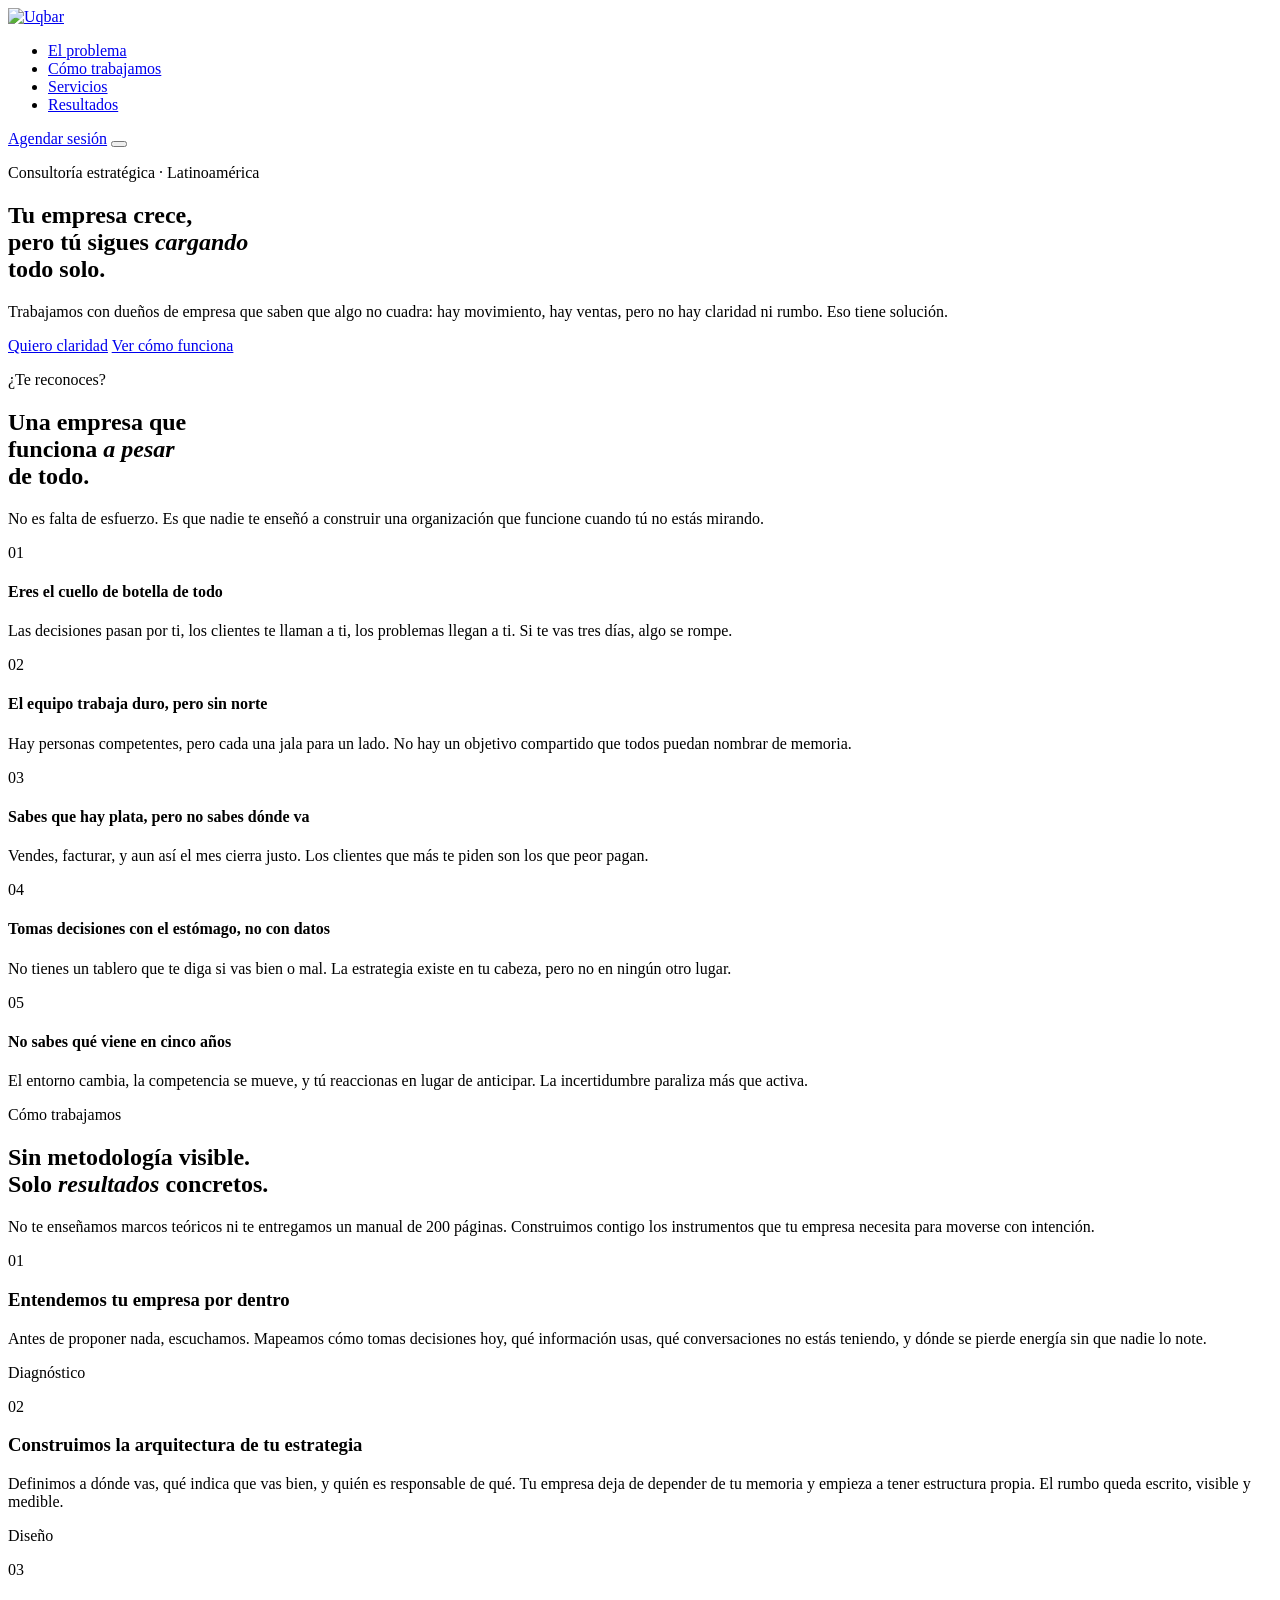
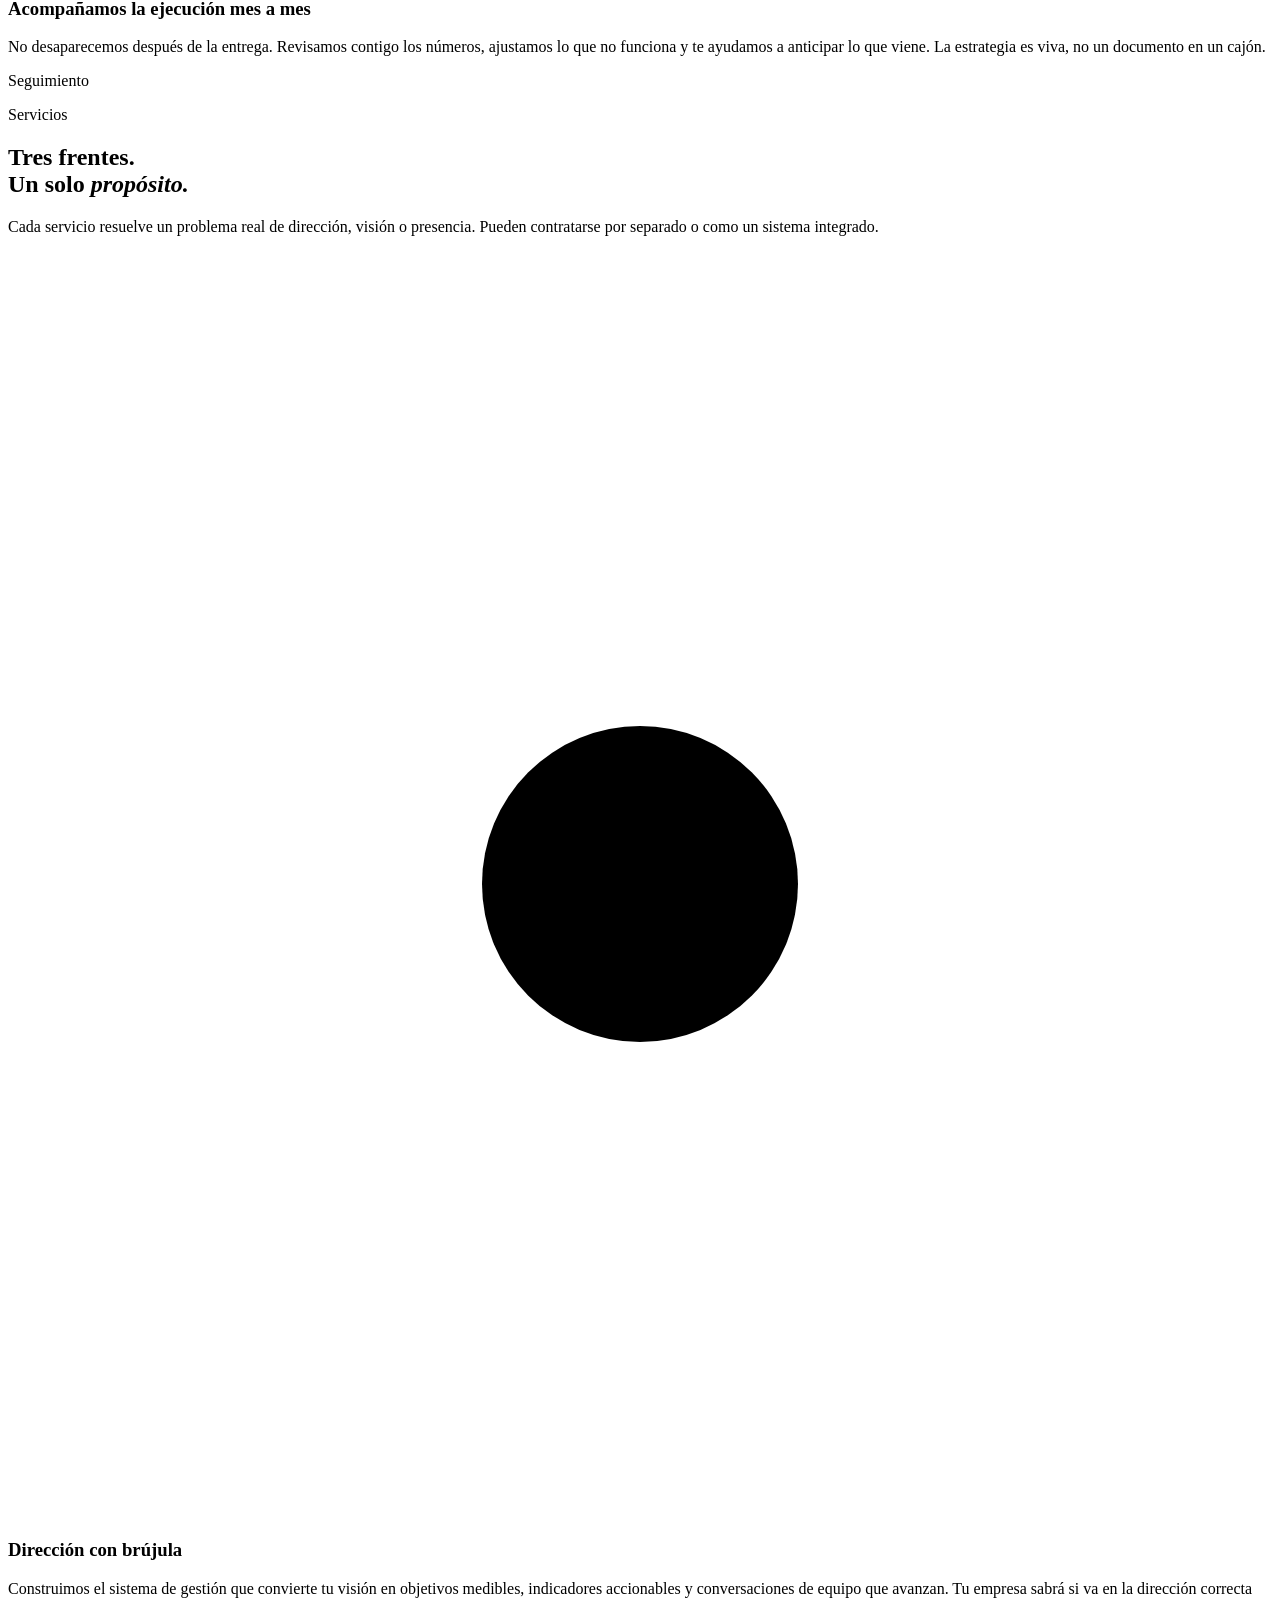
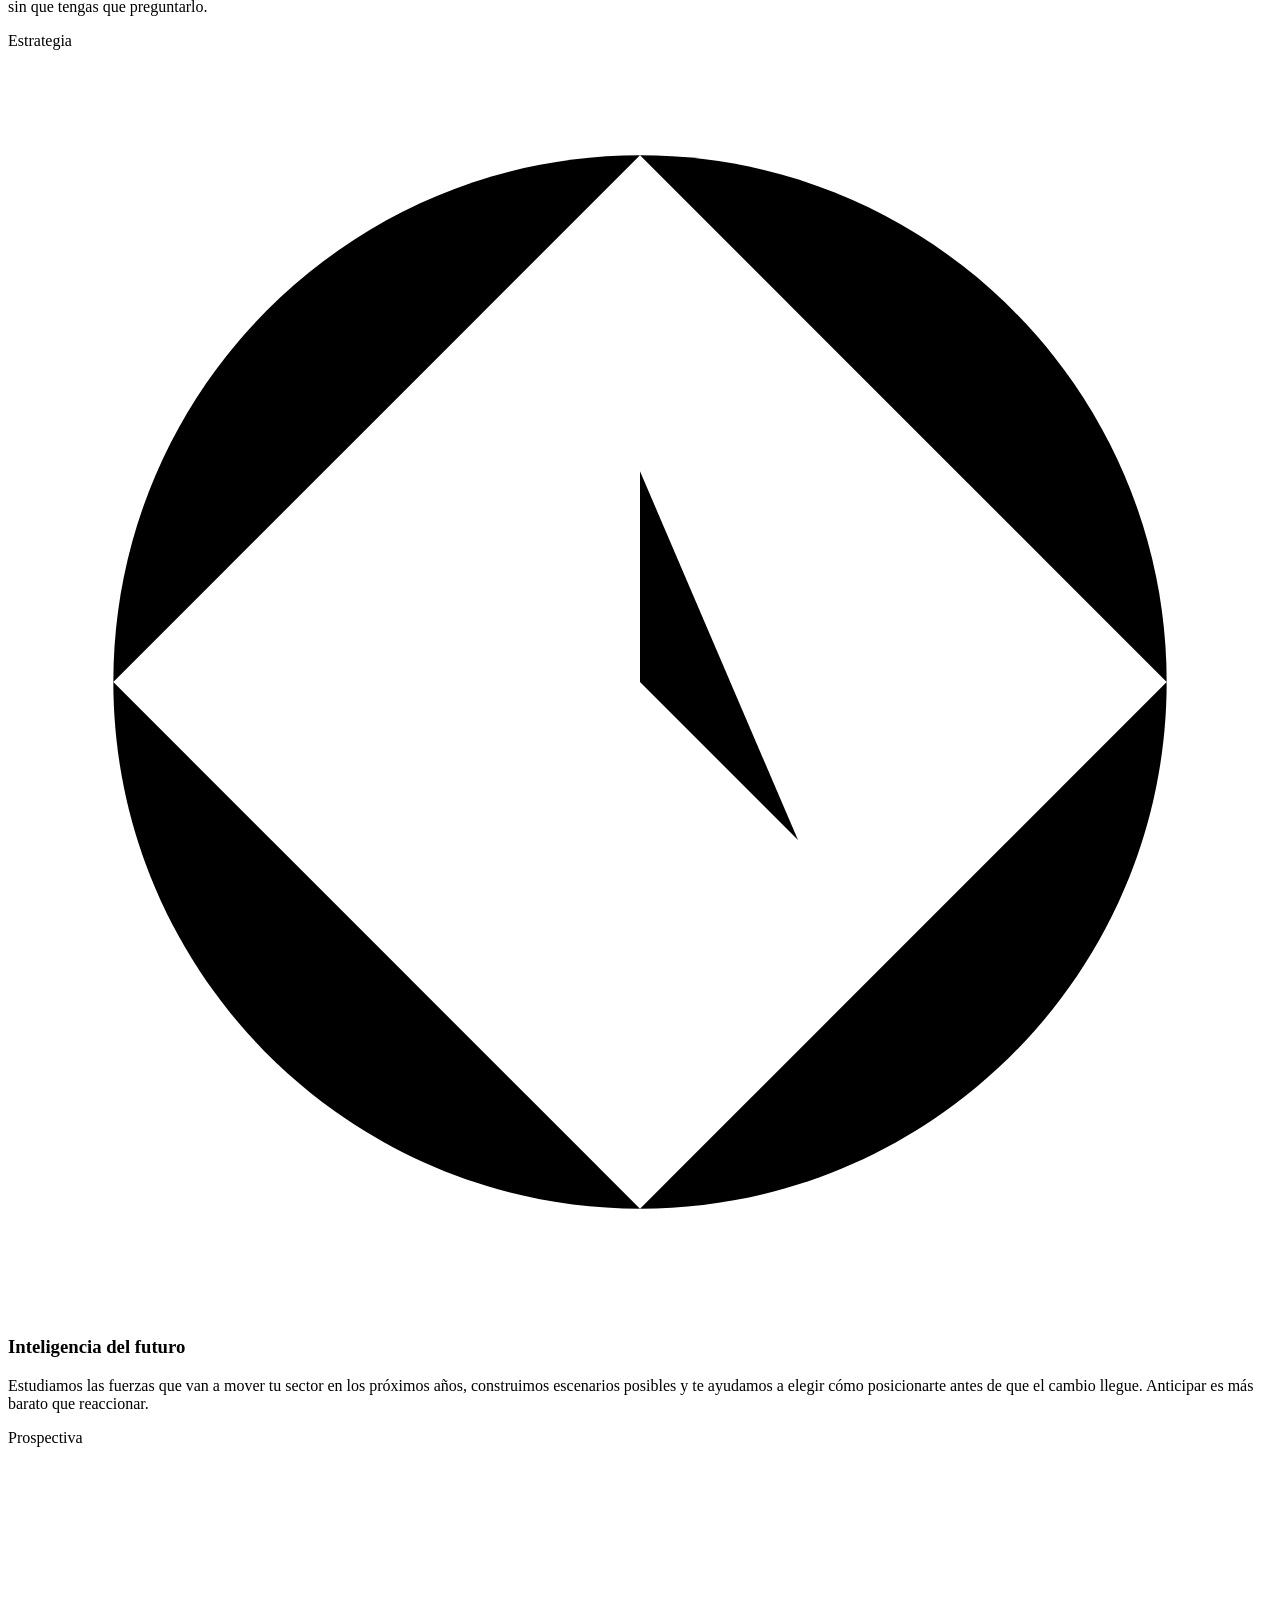
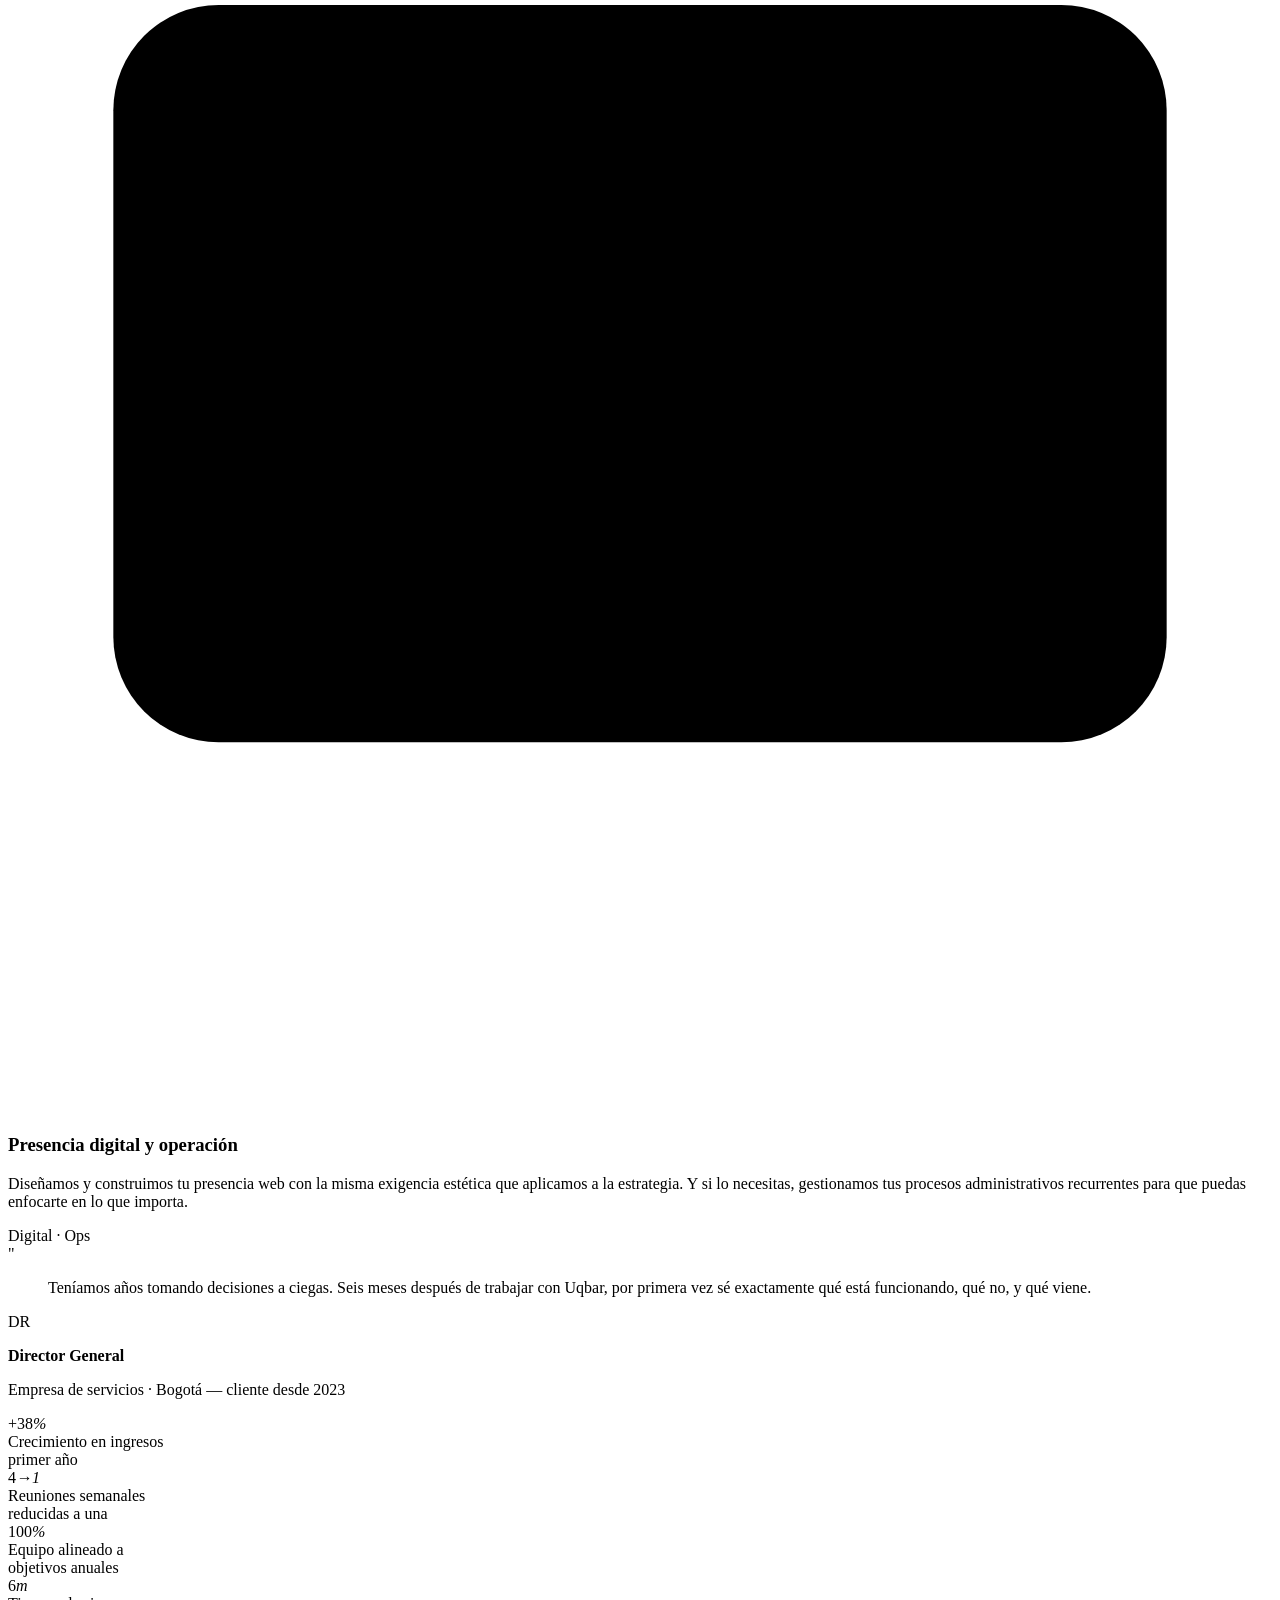
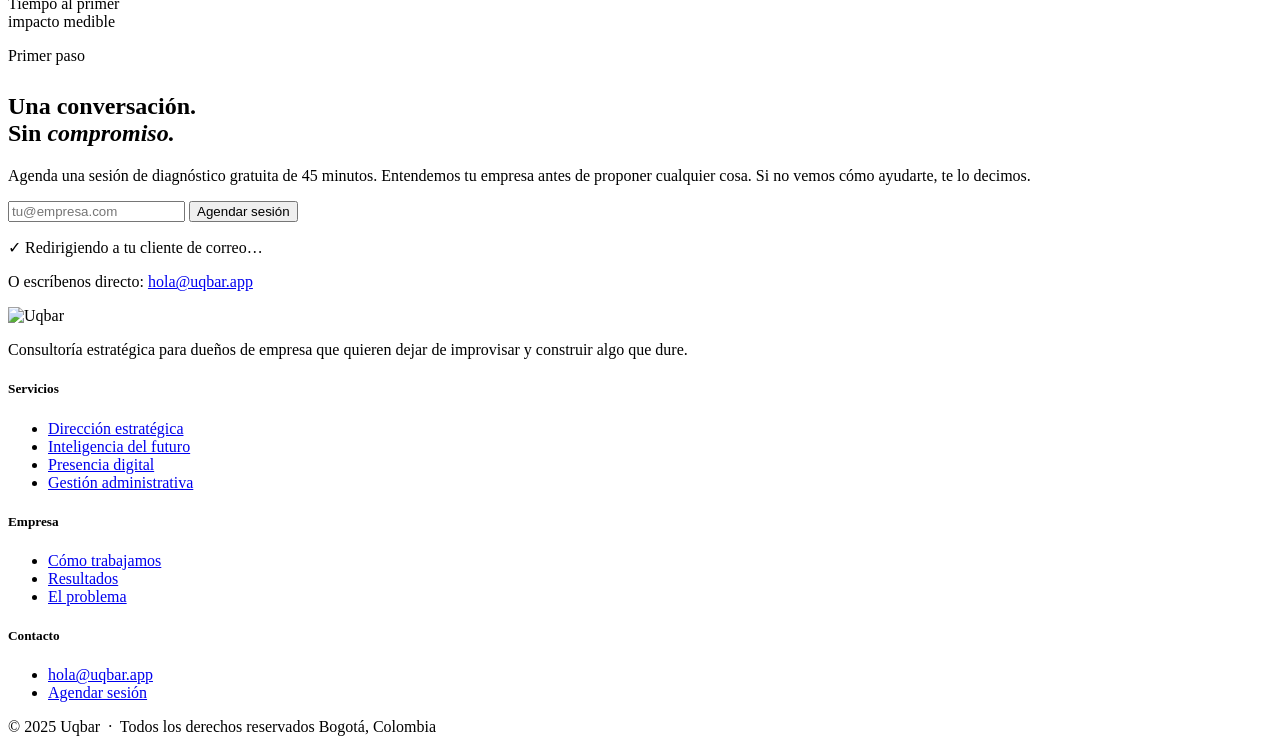
==== index.html @ c4e6aa0d "Add files via upload" ====
<!DOCTYPE html>
<html lang="es">
<head>
  <meta charset="UTF-8">
  <meta name="viewport" content="width=device-width, initial-scale=1.0">
  <title>Uqbar — Consultoría Estratégica para PYMEs</title>
  <meta name="description" content="Uqbar ayuda a dueños de empresa a dejar de improvisar y construir organizaciones que crecen sin depender de una sola persona.">

  <!-- Favicon -->
  <link rel="icon" type="image/png" href="logo1.png">
  <link rel="apple-touch-icon" href="logo1.png">

  <!-- Fonts -->
  <link rel="preconnect" href="https://fonts.googleapis.com">
  <link rel="preconnect" href="https://fonts.gstatic.com" crossorigin>
  <link href="https://fonts.googleapis.com/css2?family=DM+Serif+Display:ital@0;1&family=Syne:wght@300;400;500;600&family=DM+Mono:wght@300;400;500&display=swap" rel="stylesheet">

  <!-- Styles -->
  <link rel="stylesheet" href="style.css">
</head>
<body>

<!-- ════════════════════════
     NAV
════════════════════════ -->
<nav aria-label="Navegación principal">
  <a href="#" class="nav-logo" aria-label="Uqbar — inicio">
    <img src="logo1.png" alt="Uqbar">
  </a>

  <ul class="nav-links">
    <li><a href="#espejo">El problema</a></li>
    <li><a href="#proceso">Cómo trabajamos</a></li>
    <li><a href="#servicios">Servicios</a></li>
    <li><a href="#prueba">Resultados</a></li>
  </ul>

  <a href="#contacto" class="nav-cta">Agendar sesión</a>

  <button class="nav-mobile-toggle" aria-label="Abrir menú" aria-expanded="false">
    <span></span>
    <span></span>
    <span></span>
  </button>
</nav>


<!-- ════════════════════════
     HERO
════════════════════════ -->
<section class="hero" id="inicio" aria-label="Encabezado principal">
  <div class="hero-noise" aria-hidden="true"></div>
  <div class="hero-orb"   aria-hidden="true"></div>

  <p class="hero-eyebrow">Consultoría estratégica · Latinoamérica</p>

  <h1>
    Tu empresa crece,<br>
    pero tú sigues <em>cargando</em><br>
    todo solo.
  </h1>

  <p class="hero-sub">
    Trabajamos con dueños de empresa que saben que algo no cuadra: 
    hay movimiento, hay ventas, pero no hay claridad ni rumbo. 
    Eso tiene solución.
  </p>

  <div class="hero-actions">
    <a href="#contacto" class="btn-primary">Quiero claridad</a>
    <a href="#proceso"  class="btn-ghost">Ver cómo funciona</a>
  </div>
</section>


<!-- ════════════════════════
     ESPEJO — síntomas
════════════════════════ -->
<section class="espejo" id="espejo" aria-label="Síntomas comunes">
  <div class="espejo-inner">

    <div class="espejo-heading reveal">
      <p class="section-tag">¿Te reconoces?</p>
      <h2>Una empresa que<br>funciona <em>a pesar</em><br>de todo.</h2>
      <p class="espejo-lead">
        No es falta de esfuerzo. Es que nadie te enseñó a construir 
        una organización que funcione cuando tú no estás mirando.
      </p>
    </div>

    <div class="sintomas-list">

      <div class="sintoma reveal reveal-delay-1">
        <span class="sintoma-num">01</span>
        <div class="sintoma-body">
          <h4>Eres el cuello de botella de todo</h4>
          <p>Las decisiones pasan por ti, los clientes te llaman a ti, 
          los problemas llegan a ti. Si te vas tres días, algo se rompe.</p>
        </div>
      </div>

      <div class="sintoma reveal reveal-delay-2">
        <span class="sintoma-num">02</span>
        <div class="sintoma-body">
          <h4>El equipo trabaja duro, pero sin norte</h4>
          <p>Hay personas competentes, pero cada una jala para un lado. 
          No hay un objetivo compartido que todos puedan nombrar de memoria.</p>
        </div>
      </div>

      <div class="sintoma reveal reveal-delay-3">
        <span class="sintoma-num">03</span>
        <div class="sintoma-body">
          <h4>Sabes que hay plata, pero no sabes dónde va</h4>
          <p>Vendes, facturar, y aun así el mes cierra justo. 
          Los clientes que más te piden son los que peor pagan.</p>
        </div>
      </div>

      <div class="sintoma reveal">
        <span class="sintoma-num">04</span>
        <div class="sintoma-body">
          <h4>Tomas decisiones con el estómago, no con datos</h4>
          <p>No tienes un tablero que te diga si vas bien o mal. 
          La estrategia existe en tu cabeza, pero no en ningún otro lugar.</p>
        </div>
      </div>

      <div class="sintoma reveal">
        <span class="sintoma-num">05</span>
        <div class="sintoma-body">
          <h4>No sabes qué viene en cinco años</h4>
          <p>El entorno cambia, la competencia se mueve, y tú reaccionas 
          en lugar de anticipar. La incertidumbre paraliza más que activa.</p>
        </div>
      </div>

    </div>
  </div>
</section>


<!-- ════════════════════════
     PROCESO — 3 pasos
════════════════════════ -->
<section class="proceso" id="proceso" aria-label="Cómo trabajamos">
  <div class="proceso-header reveal">
    <p class="section-tag">Cómo trabajamos</p>
    <h2>Sin metodología visible.<br>Solo <em>resultados</em> concretos.</h2>
    <p>
      No te enseñamos marcos teóricos ni te entregamos un manual de 200 páginas. 
      Construimos contigo los instrumentos que tu empresa necesita para moverse con intención.
    </p>
  </div>

  <div class="pasos-grid">

    <div class="paso reveal">
      <p class="paso-num">01</p>
      <h3>Entendemos tu empresa por dentro</h3>
      <p>
        Antes de proponer nada, escuchamos. Mapeamos cómo tomas decisiones hoy, 
        qué información usas, qué conversaciones no estás teniendo, 
        y dónde se pierde energía sin que nadie lo note.
      </p>
      <span class="paso-tag">Diagnóstico</span>
    </div>

    <div class="paso reveal reveal-delay-1">
      <p class="paso-num">02</p>
      <h3>Construimos la arquitectura de tu estrategia</h3>
      <p>
        Definimos a dónde vas, qué indica que vas bien, y quién es responsable de qué. 
        Tu empresa deja de depender de tu memoria y empieza a tener estructura propia. 
        El rumbo queda escrito, visible y medible.
      </p>
      <span class="paso-tag">Diseño</span>
    </div>

    <div class="paso reveal reveal-delay-2">
      <p class="paso-num">03</p>
      <h3>Acompañamos la ejecución mes a mes</h3>
      <p>
        No desaparecemos después de la entrega. Revisamos contigo los números, 
        ajustamos lo que no funciona y te ayudamos a anticipar lo que viene. 
        La estrategia es viva, no un documento en un cajón.
      </p>
      <span class="paso-tag">Seguimiento</span>
    </div>

  </div>
</section>


<!-- ════════════════════════
     SERVICIOS
════════════════════════ -->
<section class="servicios" id="servicios" aria-label="Servicios">
  <div class="servicios-header reveal">
    <p class="section-tag">Servicios</p>
    <h2>Tres frentes.<br>Un solo <em>propósito.</em></h2>
    <p>
      Cada servicio resuelve un problema real de dirección, 
      visión o presencia. Pueden contratarse por separado 
      o como un sistema integrado.
    </p>
  </div>

  <div class="servicios-grid">

    <!-- Dirección estratégica (BSC sin nombrarlo) -->
    <div class="servicio-card reveal">
      <div class="servicio-icon" aria-hidden="true">
        <svg viewBox="0 0 24 24">
          <circle cx="12" cy="12" r="3"/>
          <path d="M12 2v3m0 14v3M2 12h3m14 0h3"/>
          <path d="M4.93 4.93l2.12 2.12m9.9 9.9 2.12 2.12M4.93 19.07l2.12-2.12m9.9-9.9 2.12-2.12"/>
        </svg>
      </div>
      <h3>Dirección con brújula</h3>
      <p>
        Construimos el sistema de gestión que convierte tu visión en objetivos medibles, 
        indicadores accionables y conversaciones de equipo que avanzan. 
        Tu empresa sabrá si va en la dirección correcta sin que tengas que preguntarlo.
      </p>
      <span class="servicio-pill">Estrategia</span>
    </div>

    <!-- Prospectiva Godet sin nombrarlo -->
    <div class="servicio-card reveal reveal-delay-1">
      <div class="servicio-icon" aria-hidden="true">
        <svg viewBox="0 0 24 24">
          <path d="M2 12 C2 6.48 6.48 2 12 2"/>
          <path d="M12 2 C17.52 2 22 6.48 22 12"/>
          <path d="M22 12 C22 17.52 17.52 22 12 22"/>
          <path d="M12 22 C6.48 22 2 17.52 2 12"/>
          <path d="M12 8v4l3 3"/>
        </svg>
      </div>
      <h3>Inteligencia del futuro</h3>
      <p>
        Estudiamos las fuerzas que van a mover tu sector en los próximos años, 
        construimos escenarios posibles y te ayudamos a elegir cómo posicionarte 
        antes de que el cambio llegue. Anticipar es más barato que reaccionar.
      </p>
      <span class="servicio-pill">Prospectiva</span>
    </div>

    <!-- Web + gestión administrativa -->
    <div class="servicio-card reveal reveal-delay-2">
      <div class="servicio-icon" aria-hidden="true">
        <svg viewBox="0 0 24 24">
          <rect x="2" y="3" width="20" height="14" rx="2"/>
          <path d="M8 21h8m-4-4v4"/>
        </svg>
      </div>
      <h3>Presencia digital y operación</h3>
      <p>
        Diseñamos y construimos tu presencia web con la misma exigencia estética 
        que aplicamos a la estrategia. Y si lo necesitas, gestionamos tus procesos 
        administrativos recurrentes para que puedas enfocarte en lo que importa.
      </p>
      <span class="servicio-pill">Digital · Ops</span>
    </div>

  </div>
</section>


<!-- ════════════════════════
     PRUEBA SOCIAL
════════════════════════ -->
<section class="prueba" id="prueba" aria-label="Resultados de clientes">
  <div class="prueba-inner">

    <div class="prueba-quote reveal">
      <span class="quote-ornament" aria-hidden="true">"</span>
      <blockquote>
        Teníamos años tomando decisiones a ciegas. Seis meses después 
        de trabajar con Uqbar, por primera vez sé exactamente 
        qué está funcionando, qué no, y qué viene.
      </blockquote>
      <div class="quote-attribution">
        <div class="quote-avatar" aria-hidden="true">DR</div>
        <div class="quote-meta">
          <p><strong>Director General</strong></p>
          <p>Empresa de servicios · Bogotá — cliente desde 2023</p>
        </div>
      </div>
    </div>

    <div class="metricas-grid reveal reveal-delay-1" aria-label="Métricas del cliente">

      <div class="metrica">
        <div class="metrica-valor">+38<em>%</em></div>
        <div class="metrica-label">Crecimiento en ingresos<br>primer año</div>
      </div>

      <div class="metrica">
        <div class="metrica-valor">4<em>→1</em></div>
        <div class="metrica-label">Reuniones semanales<br>reducidas a una</div>
      </div>

      <div class="metrica">
        <div class="metrica-valor">100<em>%</em></div>
        <div class="metrica-label">Equipo alineado a<br>objetivos anuales</div>
      </div>

      <div class="metrica">
        <div class="metrica-valor">6<em>m</em></div>
        <div class="metrica-label">Tiempo al primer<br>impacto medible</div>
      </div>

    </div>
  </div>
</section>


<!-- ════════════════════════
     CTA / CONTACTO
════════════════════════ -->
<section class="cta-section" id="contacto" aria-label="Contacto">
  <div class="cta-inner reveal">
    <p class="section-tag" style="justify-content:center; margin-bottom:1.8rem;">Primer paso</p>
    <h2>Una conversación.<br>Sin <em>compromiso.</em></h2>
    <p>
      Agenda una sesión de diagnóstico gratuita de 45 minutos. 
      Entendemos tu empresa antes de proponer cualquier cosa. 
      Si no vemos cómo ayudarte, te lo decimos.
    </p>

    <form class="cta-form" novalidate>
      <input
        type="email"
        name="email"
        placeholder="tu@empresa.com"
        autocomplete="email"
        aria-label="Correo electrónico"
        required
      >
      <button type="submit">Agendar sesión</button>
    </form>

    <p class="cta-success" role="status">
      ✓ Redirigiendo a tu cliente de correo…
    </p>

    <p class="cta-email-direct">
      O escríbenos directo: <a href="mailto:hola@uqbar.app">hola@uqbar.app</a>
    </p>
  </div>
</section>


<!-- ════════════════════════
     FOOTER
════════════════════════ -->
<footer>
  <div class="footer-inner">

    <div class="footer-brand">
      <img src="logo1.png" alt="Uqbar">
      <p>
        Consultoría estratégica para dueños de empresa que quieren 
        dejar de improvisar y construir algo que dure.
      </p>
    </div>

    <div class="footer-col">
      <h5>Servicios</h5>
      <ul>
        <li><a href="#servicios">Dirección estratégica</a></li>
        <li><a href="#servicios">Inteligencia del futuro</a></li>
        <li><a href="#servicios">Presencia digital</a></li>
        <li><a href="#servicios">Gestión administrativa</a></li>
      </ul>
    </div>

    <div class="footer-col">
      <h5>Empresa</h5>
      <ul>
        <li><a href="#proceso">Cómo trabajamos</a></li>
        <li><a href="#prueba">Resultados</a></li>
        <li><a href="#espejo">El problema</a></li>
      </ul>
    </div>

    <div class="footer-col">
      <h5>Contacto</h5>
      <ul>
        <li><a href="mailto:hola@uqbar.app">hola@uqbar.app</a></li>
        <li><a href="#contacto">Agendar sesión</a></li>
      </ul>
    </div>

  </div>

  <div class="footer-bottom">
    <span>© 2025 Uqbar &nbsp;·&nbsp; Todos los derechos reservados</span>
    <span>Bogotá, Colombia</span>
  </div>
</footer>

<!-- Scripts -->
<script src="script.js"></script>
</body>
</html>
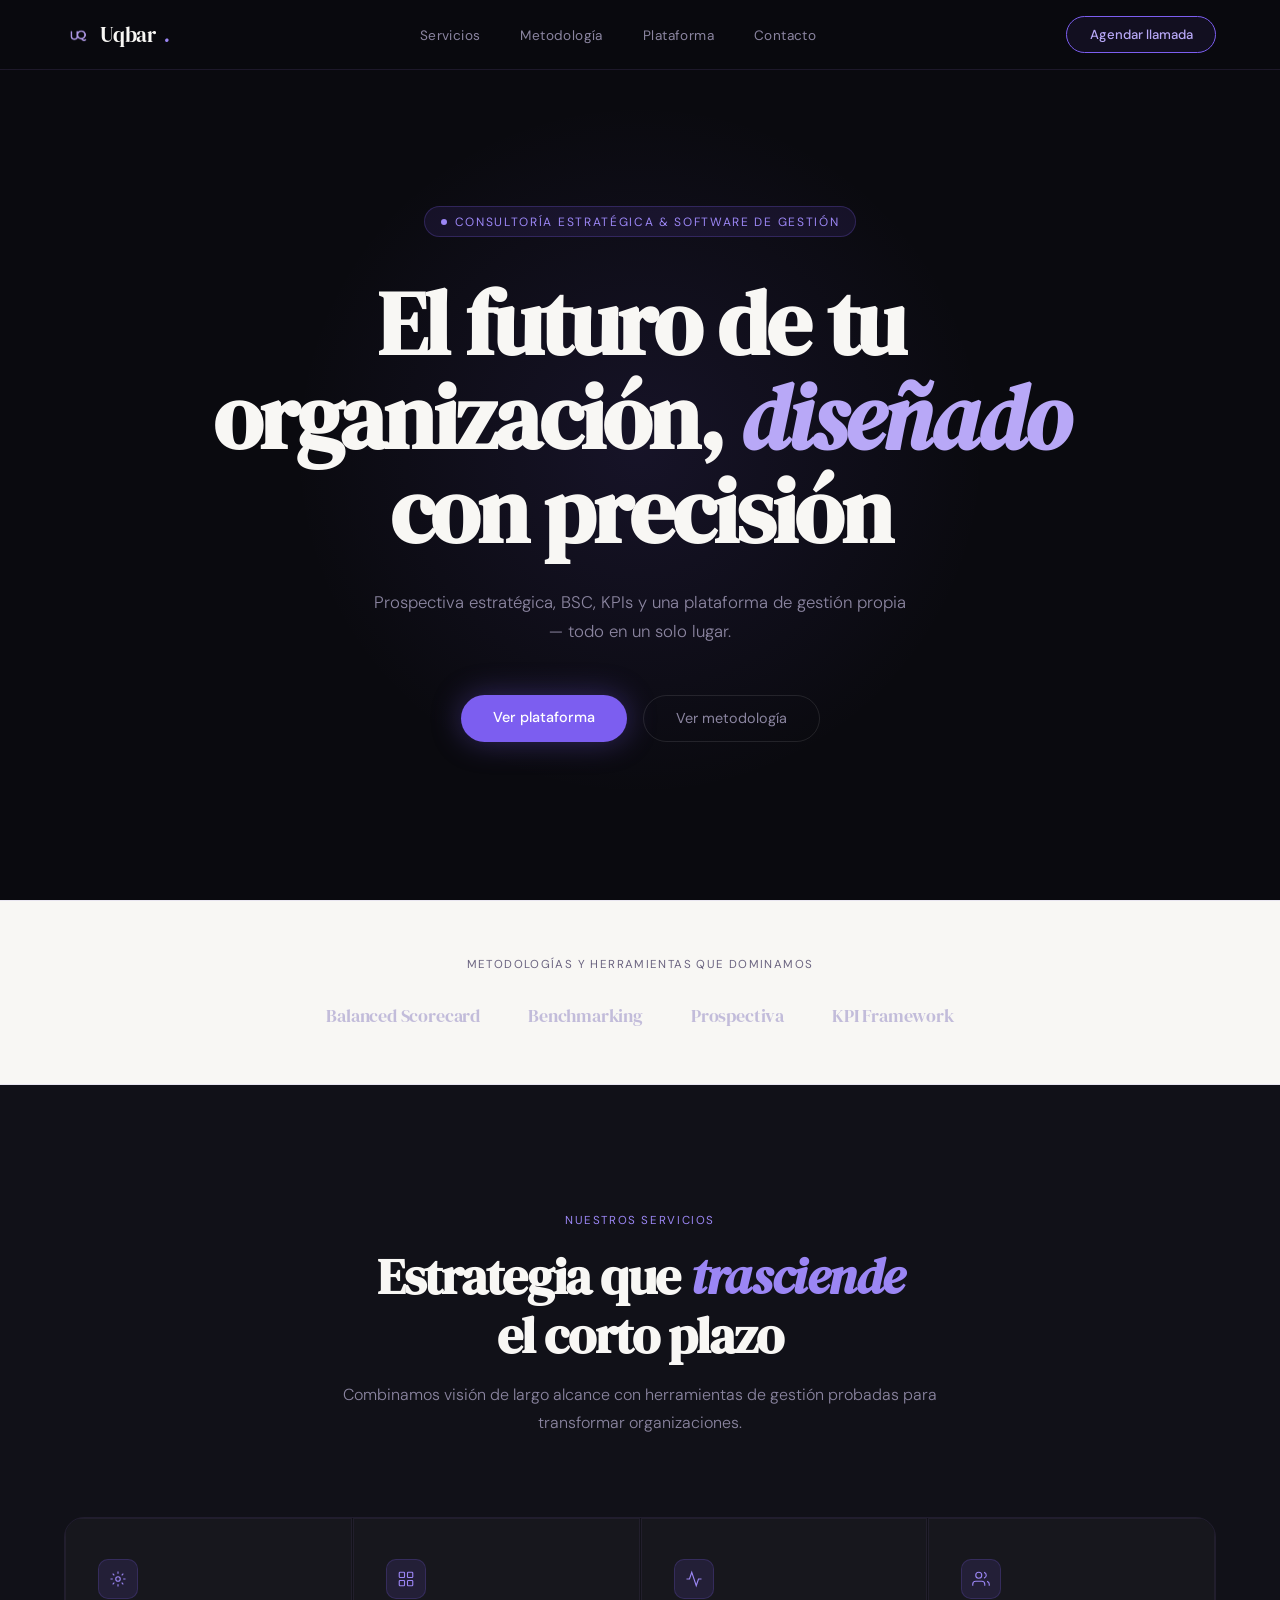
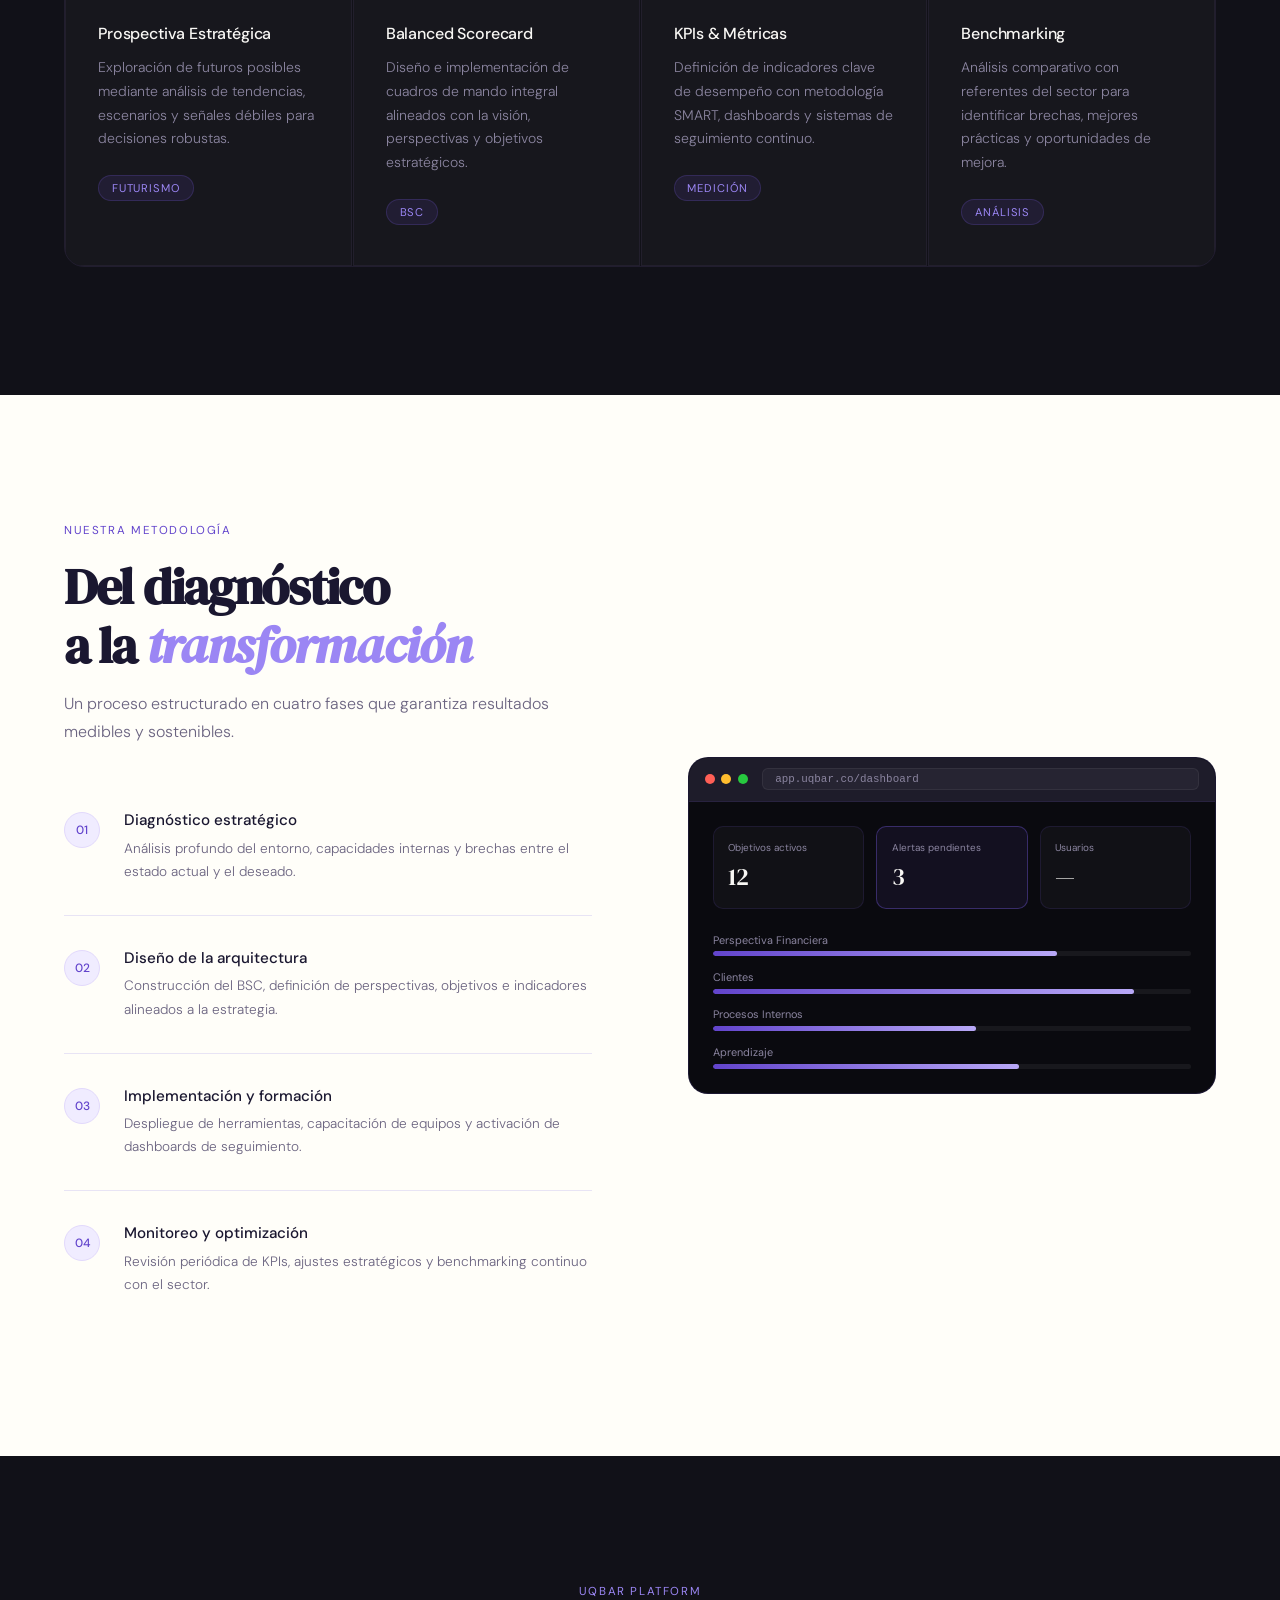
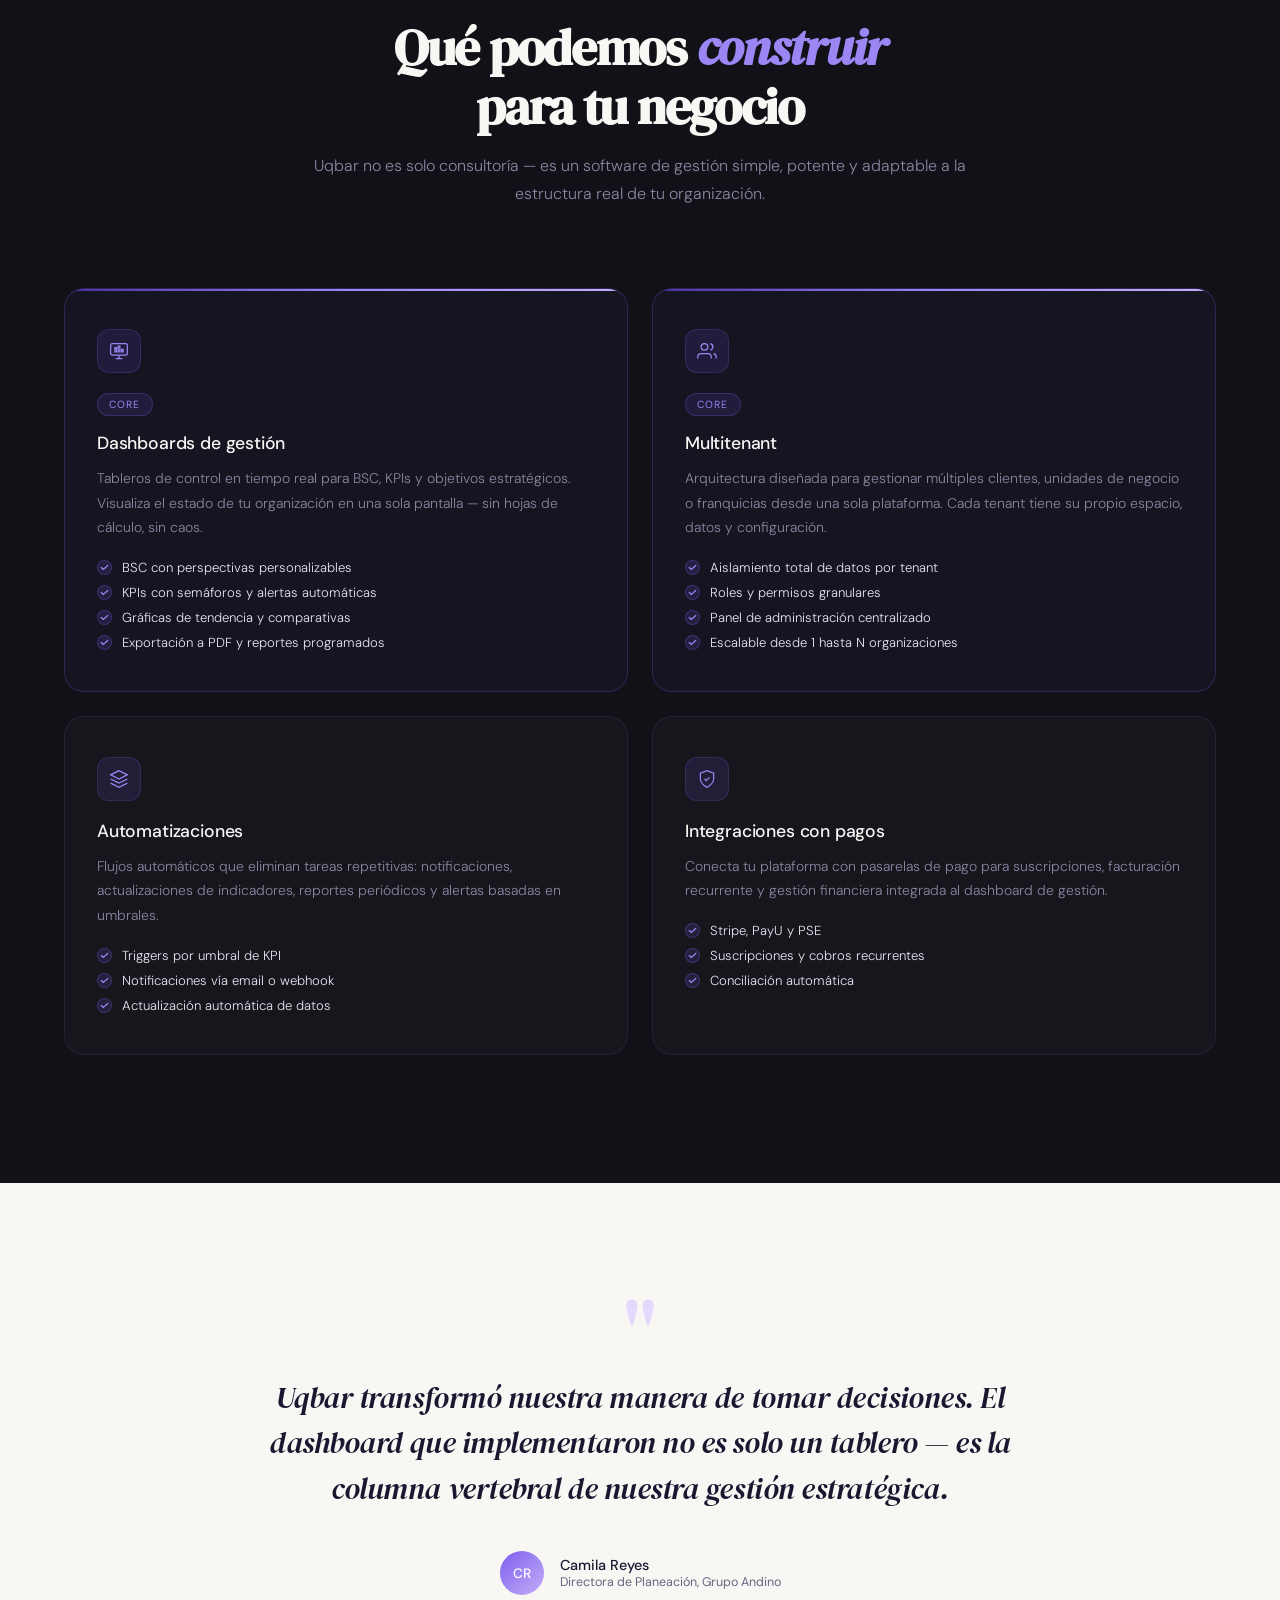
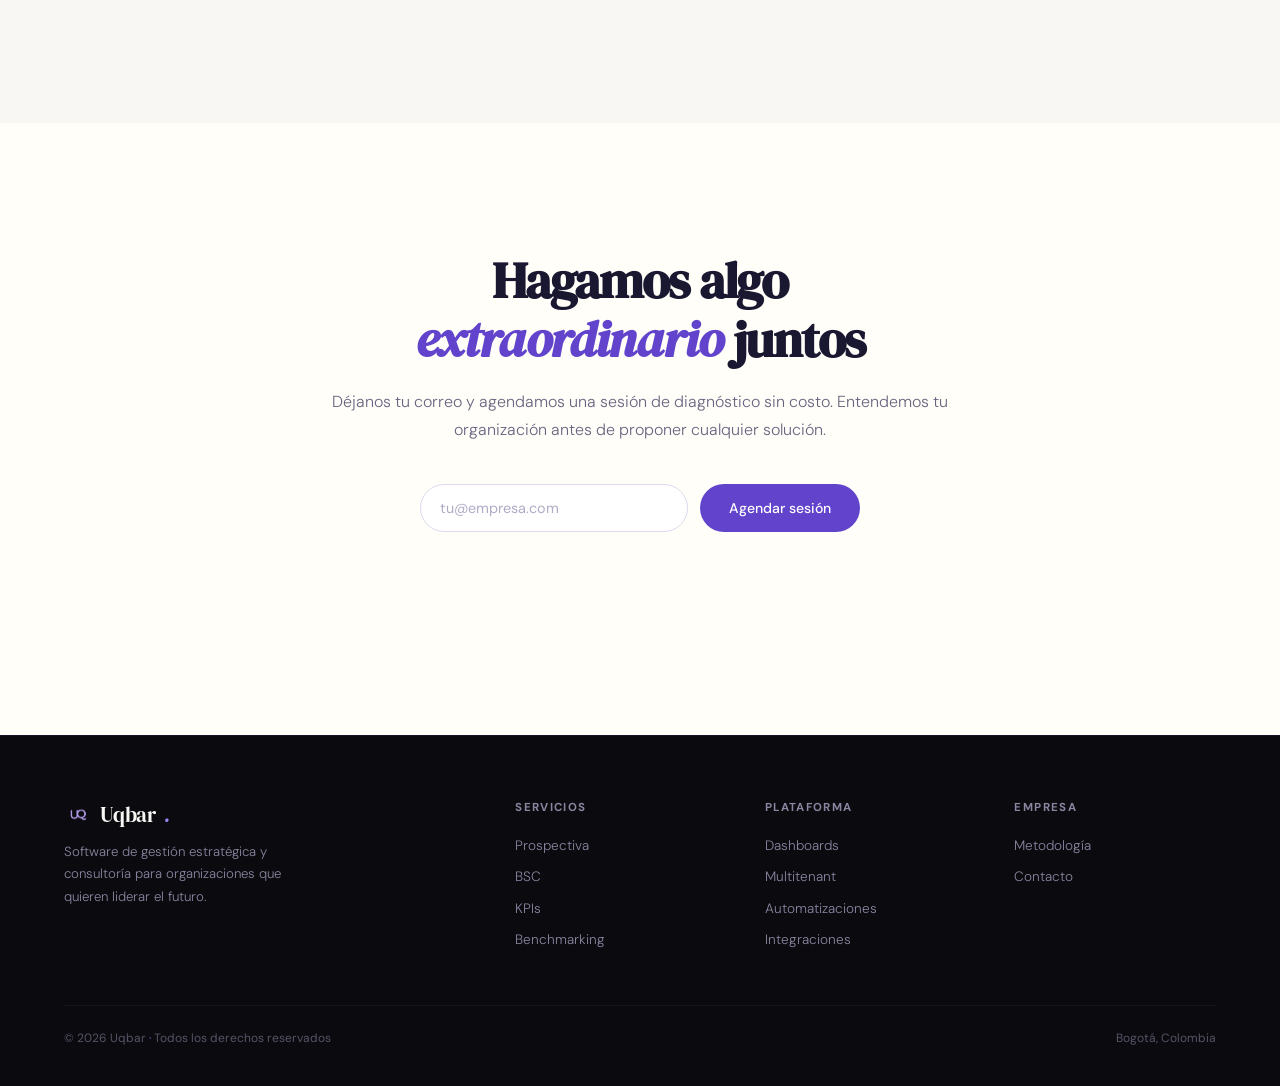
==== commit 94e2278b: "Add files via upload" ====
--- a/index.html
+++ b/index.html
@@ -1,407 +1,321 @@
 <!DOCTYPE html>
 <html lang="es">
 <head>
-  <meta charset="UTF-8">
-  <meta name="viewport" content="width=device-width, initial-scale=1.0">
-  <title>Uqbar — Consultoría Estratégica para PYMEs</title>
-  <meta name="description" content="Uqbar ayuda a dueños de empresa a dejar de improvisar y construir organizaciones que crecen sin depender de una sola persona.">
-
-  <!-- Favicon -->
-  <link rel="icon" type="image/png" href="logo1.png">
-  <link rel="apple-touch-icon" href="logo1.png">
-
-  <!-- Fonts -->
-  <link rel="preconnect" href="https://fonts.googleapis.com">
-  <link rel="preconnect" href="https://fonts.gstatic.com" crossorigin>
-  <link href="https://fonts.googleapis.com/css2?family=DM+Serif+Display:ital@0;1&family=Syne:wght@300;400;500;600&family=DM+Mono:wght@300;400;500&display=swap" rel="stylesheet">
-
-  <!-- Styles -->
-  <link rel="stylesheet" href="style.css">
+<meta charset="UTF-8">
+<meta name="viewport" content="width=device-width, initial-scale=1.0">
+<title>Uqbar — Consultoría Estratégica & Software de Gestión</title>
+<link rel="icon" type="image/png" href="logouq.png">
+<link href="https://fonts.googleapis.com/css2?family=DM+Serif+Display:ital@0;1&family=DM+Sans:ital,opsz,wght@0,9..40,300;0,9..40,400;0,9..40,500;1,9..40,300&display=swap" rel="stylesheet">
+<link rel="stylesheet" href="style.css">
 </head>
 <body>
 
-<!-- ════════════════════════
-     NAV
-════════════════════════ -->
-<nav aria-label="Navegación principal">
-  <a href="#" class="nav-logo" aria-label="Uqbar — inicio">
-    <img src="logo1.png" alt="Uqbar">
+<!-- NAV -->
+<nav id="navbar">
+  <a href="#" class="nav-logo">
+    <img src="logouq.png" alt="Uqbar" class="nav-logo-img">
+    Uqbar<span>.</span>
   </a>
-
-  <ul class="nav-links">
-    <li><a href="#espejo">El problema</a></li>
-    <li><a href="#proceso">Cómo trabajamos</a></li>
-    <li><a href="#servicios">Servicios</a></li>
-    <li><a href="#prueba">Resultados</a></li>
+  <button class="nav-hamburger" id="hamburger" aria-label="Menú">
+    <span></span><span></span><span></span>
+  </button>
+  <ul class="nav-links" id="nav-links">
+    <li><a href="#servicios" class="nav-link-item">Servicios</a></li>
+    <li><a href="#metodologia" class="nav-link-item">Metodología</a></li>
+    <li><a href="#plataforma" class="nav-link-item">Plataforma</a></li>
+    <li><a href="#contacto" class="nav-link-item">Contacto</a></li>
   </ul>
-
-  <a href="#contacto" class="nav-cta">Agendar sesión</a>
-
-  <button class="nav-mobile-toggle" aria-label="Abrir menú" aria-expanded="false">
-    <span></span>
-    <span></span>
-    <span></span>
-  </button>
+  <a href="#contacto" class="nav-cta">Agendar llamada</a>
 </nav>
 
-
-<!-- ════════════════════════
-     HERO
-════════════════════════ -->
-<section class="hero" id="inicio" aria-label="Encabezado principal">
-  <div class="hero-noise" aria-hidden="true"></div>
-  <div class="hero-orb"   aria-hidden="true"></div>
-
-  <p class="hero-eyebrow">Consultoría estratégica · Latinoamérica</p>
-
-  <h1>
-    Tu empresa crece,<br>
-    pero tú sigues <em>cargando</em><br>
-    todo solo.
-  </h1>
-
-  <p class="hero-sub">
-    Trabajamos con dueños de empresa que saben que algo no cuadra: 
-    hay movimiento, hay ventas, pero no hay claridad ni rumbo. 
-    Eso tiene solución.
-  </p>
-
+<!-- HERO -->
+<section class="hero">
+  <div class="hero-glow"></div>
+  <div class="hero-eyebrow">Consultoría Estratégica &amp; Software de Gestión</div>
+  <h1>El futuro de tu<br>organización, <em>diseñado</em><br>con precisión</h1>
+  <p class="hero-sub">Prospectiva estratégica, BSC, KPIs y una plataforma de gestión propia — todo en un solo lugar.</p>
   <div class="hero-actions">
-    <a href="#contacto" class="btn-primary">Quiero claridad</a>
-    <a href="#proceso"  class="btn-ghost">Ver cómo funciona</a>
-  </div>
-</section>
-
-
-<!-- ════════════════════════
-     ESPEJO — síntomas
-════════════════════════ -->
-<section class="espejo" id="espejo" aria-label="Síntomas comunes">
-  <div class="espejo-inner">
-
-    <div class="espejo-heading reveal">
-      <p class="section-tag">¿Te reconoces?</p>
-      <h2>Una empresa que<br>funciona <em>a pesar</em><br>de todo.</h2>
-      <p class="espejo-lead">
-        No es falta de esfuerzo. Es que nadie te enseñó a construir 
-        una organización que funcione cuando tú no estás mirando.
-      </p>
-    </div>
-
-    <div class="sintomas-list">
-
-      <div class="sintoma reveal reveal-delay-1">
-        <span class="sintoma-num">01</span>
-        <div class="sintoma-body">
-          <h4>Eres el cuello de botella de todo</h4>
-          <p>Las decisiones pasan por ti, los clientes te llaman a ti, 
-          los problemas llegan a ti. Si te vas tres días, algo se rompe.</p>
-        </div>
-      </div>
-
-      <div class="sintoma reveal reveal-delay-2">
-        <span class="sintoma-num">02</span>
-        <div class="sintoma-body">
-          <h4>El equipo trabaja duro, pero sin norte</h4>
-          <p>Hay personas competentes, pero cada una jala para un lado. 
-          No hay un objetivo compartido que todos puedan nombrar de memoria.</p>
-        </div>
-      </div>
-
-      <div class="sintoma reveal reveal-delay-3">
-        <span class="sintoma-num">03</span>
-        <div class="sintoma-body">
-          <h4>Sabes que hay plata, pero no sabes dónde va</h4>
-          <p>Vendes, facturar, y aun así el mes cierra justo. 
-          Los clientes que más te piden son los que peor pagan.</p>
-        </div>
-      </div>
-
-      <div class="sintoma reveal">
-        <span class="sintoma-num">04</span>
-        <div class="sintoma-body">
-          <h4>Tomas decisiones con el estómago, no con datos</h4>
-          <p>No tienes un tablero que te diga si vas bien o mal. 
-          La estrategia existe en tu cabeza, pero no en ningún otro lugar.</p>
-        </div>
-      </div>
-
-      <div class="sintoma reveal">
-        <span class="sintoma-num">05</span>
-        <div class="sintoma-body">
-          <h4>No sabes qué viene en cinco años</h4>
-          <p>El entorno cambia, la competencia se mueve, y tú reaccionas 
-          en lugar de anticipar. La incertidumbre paraliza más que activa.</p>
-        </div>
-      </div>
-
-    </div>
-  </div>
-</section>
-
-
-<!-- ════════════════════════
-     PROCESO — 3 pasos
-════════════════════════ -->
-<section class="proceso" id="proceso" aria-label="Cómo trabajamos">
-  <div class="proceso-header reveal">
-    <p class="section-tag">Cómo trabajamos</p>
-    <h2>Sin metodología visible.<br>Solo <em>resultados</em> concretos.</h2>
-    <p>
-      No te enseñamos marcos teóricos ni te entregamos un manual de 200 páginas. 
-      Construimos contigo los instrumentos que tu empresa necesita para moverse con intención.
-    </p>
-  </div>
-
-  <div class="pasos-grid">
-
-    <div class="paso reveal">
-      <p class="paso-num">01</p>
-      <h3>Entendemos tu empresa por dentro</h3>
-      <p>
-        Antes de proponer nada, escuchamos. Mapeamos cómo tomas decisiones hoy, 
-        qué información usas, qué conversaciones no estás teniendo, 
-        y dónde se pierde energía sin que nadie lo note.
-      </p>
-      <span class="paso-tag">Diagnóstico</span>
-    </div>
-
-    <div class="paso reveal reveal-delay-1">
-      <p class="paso-num">02</p>
-      <h3>Construimos la arquitectura de tu estrategia</h3>
-      <p>
-        Definimos a dónde vas, qué indica que vas bien, y quién es responsable de qué. 
-        Tu empresa deja de depender de tu memoria y empieza a tener estructura propia. 
-        El rumbo queda escrito, visible y medible.
-      </p>
-      <span class="paso-tag">Diseño</span>
-    </div>
-
-    <div class="paso reveal reveal-delay-2">
-      <p class="paso-num">03</p>
-      <h3>Acompañamos la ejecución mes a mes</h3>
-      <p>
-        No desaparecemos después de la entrega. Revisamos contigo los números, 
-        ajustamos lo que no funciona y te ayudamos a anticipar lo que viene. 
-        La estrategia es viva, no un documento en un cajón.
-      </p>
-      <span class="paso-tag">Seguimiento</span>
-    </div>
-
-  </div>
-</section>
-
-
-<!-- ════════════════════════
-     SERVICIOS
-════════════════════════ -->
-<section class="servicios" id="servicios" aria-label="Servicios">
-  <div class="servicios-header reveal">
-    <p class="section-tag">Servicios</p>
-    <h2>Tres frentes.<br>Un solo <em>propósito.</em></h2>
-    <p>
-      Cada servicio resuelve un problema real de dirección, 
-      visión o presencia. Pueden contratarse por separado 
-      o como un sistema integrado.
-    </p>
-  </div>
-
-  <div class="servicios-grid">
-
-    <!-- Dirección estratégica (BSC sin nombrarlo) -->
-    <div class="servicio-card reveal">
-      <div class="servicio-icon" aria-hidden="true">
-        <svg viewBox="0 0 24 24">
-          <circle cx="12" cy="12" r="3"/>
-          <path d="M12 2v3m0 14v3M2 12h3m14 0h3"/>
-          <path d="M4.93 4.93l2.12 2.12m9.9 9.9 2.12 2.12M4.93 19.07l2.12-2.12m9.9-9.9 2.12-2.12"/>
-        </svg>
-      </div>
-      <h3>Dirección con brújula</h3>
-      <p>
-        Construimos el sistema de gestión que convierte tu visión en objetivos medibles, 
-        indicadores accionables y conversaciones de equipo que avanzan. 
-        Tu empresa sabrá si va en la dirección correcta sin que tengas que preguntarlo.
-      </p>
-      <span class="servicio-pill">Estrategia</span>
-    </div>
-
-    <!-- Prospectiva Godet sin nombrarlo -->
-    <div class="servicio-card reveal reveal-delay-1">
-      <div class="servicio-icon" aria-hidden="true">
-        <svg viewBox="0 0 24 24">
-          <path d="M2 12 C2 6.48 6.48 2 12 2"/>
-          <path d="M12 2 C17.52 2 22 6.48 22 12"/>
-          <path d="M22 12 C22 17.52 17.52 22 12 22"/>
-          <path d="M12 22 C6.48 22 2 17.52 2 12"/>
-          <path d="M12 8v4l3 3"/>
-        </svg>
-      </div>
-      <h3>Inteligencia del futuro</h3>
-      <p>
-        Estudiamos las fuerzas que van a mover tu sector en los próximos años, 
-        construimos escenarios posibles y te ayudamos a elegir cómo posicionarte 
-        antes de que el cambio llegue. Anticipar es más barato que reaccionar.
-      </p>
-      <span class="servicio-pill">Prospectiva</span>
-    </div>
-
-    <!-- Web + gestión administrativa -->
-    <div class="servicio-card reveal reveal-delay-2">
-      <div class="servicio-icon" aria-hidden="true">
-        <svg viewBox="0 0 24 24">
-          <rect x="2" y="3" width="20" height="14" rx="2"/>
-          <path d="M8 21h8m-4-4v4"/>
-        </svg>
-      </div>
-      <h3>Presencia digital y operación</h3>
-      <p>
-        Diseñamos y construimos tu presencia web con la misma exigencia estética 
-        que aplicamos a la estrategia. Y si lo necesitas, gestionamos tus procesos 
-        administrativos recurrentes para que puedas enfocarte en lo que importa.
-      </p>
-      <span class="servicio-pill">Digital · Ops</span>
-    </div>
-
-  </div>
-</section>
-
-
-<!-- ════════════════════════
-     PRUEBA SOCIAL
-════════════════════════ -->
-<section class="prueba" id="prueba" aria-label="Resultados de clientes">
-  <div class="prueba-inner">
-
-    <div class="prueba-quote reveal">
-      <span class="quote-ornament" aria-hidden="true">"</span>
-      <blockquote>
-        Teníamos años tomando decisiones a ciegas. Seis meses después 
-        de trabajar con Uqbar, por primera vez sé exactamente 
-        qué está funcionando, qué no, y qué viene.
-      </blockquote>
-      <div class="quote-attribution">
-        <div class="quote-avatar" aria-hidden="true">DR</div>
-        <div class="quote-meta">
-          <p><strong>Director General</strong></p>
-          <p>Empresa de servicios · Bogotá — cliente desde 2023</p>
-        </div>
-      </div>
-    </div>
-
-    <div class="metricas-grid reveal reveal-delay-1" aria-label="Métricas del cliente">
-
-      <div class="metrica">
-        <div class="metrica-valor">+38<em>%</em></div>
-        <div class="metrica-label">Crecimiento en ingresos<br>primer año</div>
-      </div>
-
-      <div class="metrica">
-        <div class="metrica-valor">4<em>→1</em></div>
-        <div class="metrica-label">Reuniones semanales<br>reducidas a una</div>
-      </div>
-
-      <div class="metrica">
-        <div class="metrica-valor">100<em>%</em></div>
-        <div class="metrica-label">Equipo alineado a<br>objetivos anuales</div>
-      </div>
-
-      <div class="metrica">
-        <div class="metrica-valor">6<em>m</em></div>
-        <div class="metrica-label">Tiempo al primer<br>impacto medible</div>
-      </div>
-
-    </div>
-  </div>
-</section>
-
-
-<!-- ════════════════════════
-     CTA / CONTACTO
-════════════════════════ -->
-<section class="cta-section" id="contacto" aria-label="Contacto">
+    <a href="#plataforma" class="btn-primary">Ver plataforma</a>
+    <a href="#metodologia" class="btn-ghost">Ver metodología</a>
+  </div>
+</section>
+
+<!-- METODOLOGÍAS STRIP -->
+<div class="logos-strip">
+  <p class="logos-label">Metodologías y herramientas que dominamos</p>
+  <div class="logos-row">
+    <span class="logo-pill">Balanced Scorecard</span>
+    <span class="logo-pill">Benchmarking</span>
+    <span class="logo-pill">Prospectiva</span>
+    <span class="logo-pill">KPI Framework</span>
+  </div>
+</div>
+
+<!-- SERVICES -->
+<section class="services" id="servicios">
+  <div class="section-header reveal">
+    <p class="section-tag">Nuestros servicios</p>
+    <h2 class="section-h2">Estrategia que <em>trasciende</em><br>el corto plazo</h2>
+    <p class="section-sub">Combinamos visión de largo alcance con herramientas de gestión probadas para transformar organizaciones.</p>
+  </div>
+  <div class="services-grid reveal">
+    <div class="service-card">
+      <div class="service-icon">
+        <svg viewBox="0 0 24 24"><circle cx="12" cy="12" r="3"/><path d="M12 2v3M12 19v3M2 12h3M19 12h3M4.93 4.93l2.12 2.12M16.95 16.95l2.12 2.12M4.93 19.07l2.12-2.12M16.95 7.05l2.12-2.12"/></svg>
+      </div>
+      <h3>Prospectiva Estratégica</h3>
+      <p>Exploración de futuros posibles mediante análisis de tendencias, escenarios y señales débiles para decisiones robustas.</p>
+      <span class="service-tag">Futurismo</span>
+    </div>
+    <div class="service-card">
+      <div class="service-icon">
+        <svg viewBox="0 0 24 24"><rect x="3" y="3" width="7" height="7" rx="1"/><rect x="14" y="3" width="7" height="7" rx="1"/><rect x="3" y="14" width="7" height="7" rx="1"/><rect x="14" y="14" width="7" height="7" rx="1"/></svg>
+      </div>
+      <h3>Balanced Scorecard</h3>
+      <p>Diseño e implementación de cuadros de mando integral alineados con la visión, perspectivas y objetivos estratégicos.</p>
+      <span class="service-tag">BSC</span>
+    </div>
+    <div class="service-card">
+      <div class="service-icon">
+        <svg viewBox="0 0 24 24"><polyline points="22 12 18 12 15 21 9 3 6 12 2 12"/></svg>
+      </div>
+      <h3>KPIs &amp; Métricas</h3>
+      <p>Definición de indicadores clave de desempeño con metodología SMART, dashboards y sistemas de seguimiento continuo.</p>
+      <span class="service-tag">Medición</span>
+    </div>
+    <div class="service-card">
+      <div class="service-icon">
+        <svg viewBox="0 0 24 24"><path d="M17 21v-2a4 4 0 0 0-4-4H5a4 4 0 0 0-4 4v2"/><circle cx="9" cy="7" r="4"/><path d="M23 21v-2a4 4 0 0 0-3-3.87"/><path d="M16 3.13a4 4 0 0 1 0 7.75"/></svg>
+      </div>
+      <h3>Benchmarking</h3>
+      <p>Análisis comparativo con referentes del sector para identificar brechas, mejores prácticas y oportunidades de mejora.</p>
+      <span class="service-tag">Análisis</span>
+    </div>
+  </div>
+</section>
+
+<!-- APPROACH -->
+<section class="approach" id="metodologia">
+  <div class="approach-inner">
+    <div class="reveal">
+      <p class="section-tag" style="color:var(--violet-600);">Nuestra metodología</p>
+      <h2 class="section-h2 dark" style="margin-bottom:0.5rem">Del diagnóstico<br>a la <em>transformación</em></h2>
+      <p class="section-sub dark" style="margin-bottom:2rem;">Un proceso estructurado en cuatro fases que garantiza resultados medibles y sostenibles.</p>
+      <div class="approach-steps">
+        <div class="step">
+          <div class="step-num">01</div>
+          <div class="step-text">
+            <h4>Diagnóstico estratégico</h4>
+            <p>Análisis profundo del entorno, capacidades internas y brechas entre el estado actual y el deseado.</p>
+          </div>
+        </div>
+        <div class="step">
+          <div class="step-num">02</div>
+          <div class="step-text">
+            <h4>Diseño de la arquitectura</h4>
+            <p>Construcción del BSC, definición de perspectivas, objetivos e indicadores alineados a la estrategia.</p>
+          </div>
+        </div>
+        <div class="step">
+          <div class="step-num">03</div>
+          <div class="step-text">
+            <h4>Implementación y formación</h4>
+            <p>Despliegue de herramientas, capacitación de equipos y activación de dashboards de seguimiento.</p>
+          </div>
+        </div>
+        <div class="step">
+          <div class="step-num">04</div>
+          <div class="step-text">
+            <h4>Monitoreo y optimización</h4>
+            <p>Revisión periódica de KPIs, ajustes estratégicos y benchmarking continuo con el sector.</p>
+          </div>
+        </div>
+      </div>
+    </div>
+    <!-- Approach visual: browser mock showing dashboard -->
+    <div class="approach-visual reveal">
+      <div class="browser-bar-mini">
+        <div class="b-dot" style="background:#ff5f56"></div>
+        <div class="b-dot" style="background:#ffbd2e"></div>
+        <div class="b-dot" style="background:#27c93f"></div>
+        <div class="browser-url-mini">app.uqbar.co/dashboard</div>
+      </div>
+      <div class="dash-preview">
+        <div class="dash-header-row">
+          <div class="dash-kpi-card">
+            <div class="dash-kpi-label">Objetivos activos</div>
+            <div class="dash-kpi-val">12</div>
+          </div>
+          <div class="dash-kpi-card accent">
+            <div class="dash-kpi-label">Alertas pendientes</div>
+            <div class="dash-kpi-val">3</div>
+          </div>
+          <div class="dash-kpi-card">
+            <div class="dash-kpi-label">Usuarios</div>
+            <div class="dash-kpi-val">—</div>
+          </div>
+        </div>
+        <div class="dash-bar-section">
+          <div class="dash-bar-row">
+            <span class="dash-bar-label">Perspectiva Financiera</span>
+            <div class="dash-bar-track"><div class="dash-bar-fill" style="--w:72%"></div></div>
+          </div>
+          <div class="dash-bar-row">
+            <span class="dash-bar-label">Clientes</span>
+            <div class="dash-bar-track"><div class="dash-bar-fill" style="--w:88%"></div></div>
+          </div>
+          <div class="dash-bar-row">
+            <span class="dash-bar-label">Procesos Internos</span>
+            <div class="dash-bar-track"><div class="dash-bar-fill" style="--w:55%"></div></div>
+          </div>
+          <div class="dash-bar-row">
+            <span class="dash-bar-label">Aprendizaje</span>
+            <div class="dash-bar-track"><div class="dash-bar-fill" style="--w:64%"></div></div>
+          </div>
+        </div>
+      </div>
+    </div>
+  </div>
+</section>
+
+<!-- PLATAFORMA (replaces stats + webdesign) -->
+<section class="plataforma" id="plataforma">
+  <div class="section-header reveal">
+    <p class="section-tag">Uqbar Platform</p>
+    <h2 class="section-h2">Qué podemos <em>construir</em><br>para tu negocio</h2>
+    <p class="section-sub">Uqbar no es solo consultoría — es un software de gestión simple, potente y adaptable a la estructura real de tu organización.</p>
+  </div>
+  <div class="platform-grid reveal">
+
+    <div class="platform-card platform-card--featured">
+      <div class="platform-card-icon">
+        <svg viewBox="0 0 24 24"><rect x="2" y="3" width="20" height="14" rx="2"/><path d="M8 21h8M12 17v4"/><path d="M7 8h2v5H7zM11 6h2v7h-2zM15 10h2v3h-2z"/></svg>
+      </div>
+      <div class="platform-card-badge">Core</div>
+      <h3>Dashboards de gestión</h3>
+      <p>Tableros de control en tiempo real para BSC, KPIs y objetivos estratégicos. Visualiza el estado de tu organización en una sola pantalla — sin hojas de cálculo, sin caos.</p>
+      <ul class="platform-features">
+        <li>BSC con perspectivas personalizables</li>
+        <li>KPIs con semáforos y alertas automáticas</li>
+        <li>Gráficas de tendencia y comparativas</li>
+        <li>Exportación a PDF y reportes programados</li>
+      </ul>
+    </div>
+
+    <div class="platform-card platform-card--featured">
+      <div class="platform-card-icon">
+        <svg viewBox="0 0 24 24"><path d="M17 21v-2a4 4 0 0 0-4-4H5a4 4 0 0 0-4 4v2"/><circle cx="9" cy="7" r="4"/><path d="M23 21v-2a4 4 0 0 0-3-3.87M16 3.13a4 4 0 0 1 0 7.75"/></svg>
+      </div>
+      <div class="platform-card-badge">Core</div>
+      <h3>Multitenant</h3>
+      <p>Arquitectura diseñada para gestionar múltiples clientes, unidades de negocio o franquicias desde una sola plataforma. Cada tenant tiene su propio espacio, datos y configuración.</p>
+      <ul class="platform-features">
+        <li>Aislamiento total de datos por tenant</li>
+        <li>Roles y permisos granulares</li>
+        <li>Panel de administración centralizado</li>
+        <li>Escalable desde 1 hasta N organizaciones</li>
+      </ul>
+    </div>
+
+    <div class="platform-card">
+      <div class="platform-card-icon">
+        <svg viewBox="0 0 24 24"><path d="M12 2L2 7l10 5 10-5-10-5zM2 17l10 5 10-5M2 12l10 5 10-5"/></svg>
+      </div>
+      <h3>Automatizaciones</h3>
+      <p>Flujos automáticos que eliminan tareas repetitivas: notificaciones, actualizaciones de indicadores, reportes periódicos y alertas basadas en umbrales.</p>
+      <ul class="platform-features">
+        <li>Triggers por umbral de KPI</li>
+        <li>Notificaciones vía email o webhook</li>
+        <li>Actualización automática de datos</li>
+      </ul>
+    </div>
+
+    <div class="platform-card">
+      <div class="platform-card-icon">
+        <svg viewBox="0 0 24 24"><path d="M12 22s8-4 8-10V5l-8-3-8 3v7c0 6 8 10 8 10z"/><path d="M9 12l2 2 4-4"/></svg>
+      </div>
+      <h3>Integraciones con pagos</h3>
+      <p>Conecta tu plataforma con pasarelas de pago para suscripciones, facturación recurrente y gestión financiera integrada al dashboard de gestión.</p>
+      <ul class="platform-features">
+        <li>Stripe, PayU y PSE</li>
+        <li>Suscripciones y cobros recurrentes</li>
+        <li>Conciliación automática</li>
+      </ul>
+    </div>
+
+  </div>
+</section>
+
+<!-- TESTIMONIAL -->
+<section class="testimonial">
+  <div class="testimonial-inner reveal">
+    <span class="quote-mark">"</span>
+    <p class="quote-text">Uqbar transformó nuestra manera de tomar decisiones. El dashboard que implementaron no es solo un tablero — es la columna vertebral de nuestra gestión estratégica.</p>
+    <div class="quote-author">
+      <div class="author-avatar">CR</div>
+      <div class="author-info">
+        <p class="author-name">Camila Reyes</p>
+        <p class="author-role">Directora de Planeación, Grupo Andino</p>
+      </div>
+    </div>
+  </div>
+</section>
+
+<!-- CTA -->
+<section class="cta-section" id="contacto">
   <div class="cta-inner reveal">
-    <p class="section-tag" style="justify-content:center; margin-bottom:1.8rem;">Primer paso</p>
-    <h2>Una conversación.<br>Sin <em>compromiso.</em></h2>
-    <p>
-      Agenda una sesión de diagnóstico gratuita de 45 minutos. 
-      Entendemos tu empresa antes de proponer cualquier cosa. 
-      Si no vemos cómo ayudarte, te lo decimos.
-    </p>
-
-    <form class="cta-form" novalidate>
-      <input
-        type="email"
-        name="email"
-        placeholder="tu@empresa.com"
-        autocomplete="email"
-        aria-label="Correo electrónico"
-        required
-      >
-      <button type="submit">Agendar sesión</button>
-    </form>
-
-    <p class="cta-success" role="status">
-      ✓ Redirigiendo a tu cliente de correo…
-    </p>
-
-    <p class="cta-email-direct">
-      O escríbenos directo: <a href="mailto:hola@uqbar.app">hola@uqbar.app</a>
-    </p>
-  </div>
-</section>
-
-
-<!-- ════════════════════════
-     FOOTER
-════════════════════════ -->
+    <h2>Hagamos algo<br><em>extraordinario</em> juntos</h2>
+    <p>Déjanos tu correo y agendamos una sesión de diagnóstico sin costo. Entendemos tu organización antes de proponer cualquier solución.</p>
+    <div class="cta-form">
+      <input type="email" placeholder="tu@empresa.com" id="cta-email">
+      <button class="btn-primary-light" id="cta-btn">Agendar sesión</button>
+    </div>
+    <p class="cta-feedback" id="cta-feedback"></p>
+  </div>
+</section>
+
+<!-- FOOTER -->
 <footer>
   <div class="footer-inner">
-
     <div class="footer-brand">
-      <img src="logo1.png" alt="Uqbar">
-      <p>
-        Consultoría estratégica para dueños de empresa que quieren 
-        dejar de improvisar y construir algo que dure.
-      </p>
-    </div>
-
+      <div class="nav-logo footer-logo">
+        <img src="logouq.png" alt="Uqbar" class="nav-logo-img">
+        Uqbar<span>.</span>
+      </div>
+      <p>Software de gestión estratégica y consultoría para organizaciones que quieren liderar el futuro.</p>
+    </div>
     <div class="footer-col">
       <h5>Servicios</h5>
       <ul>
-        <li><a href="#servicios">Dirección estratégica</a></li>
-        <li><a href="#servicios">Inteligencia del futuro</a></li>
-        <li><a href="#servicios">Presencia digital</a></li>
-        <li><a href="#servicios">Gestión administrativa</a></li>
-      </ul>
-    </div>
-
+        <li><a href="#servicios">Prospectiva</a></li>
+        <li><a href="#servicios">BSC</a></li>
+        <li><a href="#servicios">KPIs</a></li>
+        <li><a href="#servicios">Benchmarking</a></li>
+      </ul>
+    </div>
+    <div class="footer-col">
+      <h5>Plataforma</h5>
+      <ul>
+        <li><a href="#plataforma">Dashboards</a></li>
+        <li><a href="#plataforma">Multitenant</a></li>
+        <li><a href="#plataforma">Automatizaciones</a></li>
+        <li><a href="#plataforma">Integraciones</a></li>
+      </ul>
+    </div>
     <div class="footer-col">
       <h5>Empresa</h5>
       <ul>
-        <li><a href="#proceso">Cómo trabajamos</a></li>
-        <li><a href="#prueba">Resultados</a></li>
-        <li><a href="#espejo">El problema</a></li>
-      </ul>
-    </div>
-
-    <div class="footer-col">
-      <h5>Contacto</h5>
-      <ul>
-        <li><a href="mailto:hola@uqbar.app">hola@uqbar.app</a></li>
-        <li><a href="#contacto">Agendar sesión</a></li>
-      </ul>
-    </div>
-
-  </div>
-
+        <li><a href="#metodologia">Metodología</a></li>
+        <li><a href="#contacto">Contacto</a></li>
+      </ul>
+    </div>
+  </div>
   <div class="footer-bottom">
-    <span>© 2025 Uqbar &nbsp;·&nbsp; Todos los derechos reservados</span>
+    <span>© 2026 Uqbar <span class="footer-dot">·</span> Todos los derechos reservados</span>
     <span>Bogotá, Colombia</span>
   </div>
 </footer>
 
-<!-- Scripts -->
 <script src="script.js"></script>
 </body>
 </html>
--- a/style.css
+++ b/style.css
@@ -0,0 +1,672 @@
+/* ── Reset & Base ─────────────────────────────────────────────────────────── */
+*, *::before, *::after { box-sizing: border-box; margin: 0; padding: 0; }
+
+:root {
+  --black: #0a0a0f;
+  --black-soft: #111118;
+  --white: #f8f7f4;
+  --white-warm: #fffef9;
+  --violet-50: #f3f0ff;
+  --violet-100: #e5dfff;
+  --violet-300: #b8a8f7;
+  --violet-400: #9b86f4;
+  --violet-500: #7c5ef0;
+  --violet-600: #6244cc;
+  --violet-700: #4a2fa8;
+  --mauve: #c4aff5;
+  --lilac: #e2d9fc;
+  --mist: #f0ecff;
+  --text-dark: #e8e5f0;
+  --text-muted-dark: #8b85a0;
+  --text-light: #1a1730;
+  --text-muted-light: #6b6480;
+  --nav-height: 70px;
+}
+
+html { scroll-behavior: smooth; }
+
+body {
+  font-family: 'DM Sans', sans-serif;
+  background: var(--black);
+  color: var(--text-dark);
+  overflow-x: hidden;
+}
+
+/* ── NAV ──────────────────────────────────────────────────────────────────── */
+nav {
+  position: fixed; top: 0; left: 0; right: 0; z-index: 100;
+  display: flex; align-items: center; justify-content: space-between;
+  padding: 0 5%;
+  height: var(--nav-height);
+  background: rgba(10,10,15,0.88);
+  backdrop-filter: blur(20px);
+  -webkit-backdrop-filter: blur(20px);
+  border-bottom: 1px solid rgba(180,140,240,0.12);
+  transition: background 0.3s;
+}
+
+nav.scrolled {
+  background: rgba(10,10,15,0.97);
+}
+
+.nav-logo {
+  display: flex; align-items: center; gap: 0.5rem;
+  font-family: 'DM Serif Display', serif;
+  font-size: 1.3rem;
+  color: var(--white);
+  letter-spacing: -0.01em;
+  text-decoration: none;
+}
+.nav-logo span { color: var(--violet-400); font-style: italic; }
+.nav-logo-img {
+  width: 28px; height: 28px;
+  object-fit: contain;
+  border-radius: 6px;
+}
+
+.nav-links {
+  display: flex; gap: 2.5rem; list-style: none;
+}
+.nav-links a {
+  text-decoration: none;
+  font-size: 0.85rem;
+  font-weight: 400;
+  color: var(--text-muted-dark);
+  letter-spacing: 0.03em;
+  transition: color 0.25s;
+}
+.nav-links a:hover { color: var(--mauve); }
+
+.nav-cta {
+  font-size: 0.82rem;
+  font-weight: 500;
+  padding: 0.55rem 1.4rem;
+  border-radius: 100px;
+  border: 1px solid var(--violet-500);
+  color: var(--violet-300);
+  background: rgba(124,94,240,0.08);
+  cursor: pointer;
+  transition: all 0.25s;
+  text-decoration: none;
+  white-space: nowrap;
+}
+.nav-cta:hover { background: rgba(124,94,240,0.2); color: var(--lilac); }
+
+/* Hamburger */
+.nav-hamburger {
+  display: none;
+  flex-direction: column; justify-content: center; align-items: center;
+  gap: 5px;
+  width: 36px; height: 36px;
+  background: none; border: none; cursor: pointer;
+  padding: 4px;
+}
+.nav-hamburger span {
+  display: block;
+  width: 22px; height: 2px;
+  background: var(--text-muted-dark);
+  border-radius: 2px;
+  transition: all 0.3s;
+}
+.nav-hamburger.open span:nth-child(1) { transform: translateY(7px) rotate(45deg); }
+.nav-hamburger.open span:nth-child(2) { opacity: 0; }
+.nav-hamburger.open span:nth-child(3) { transform: translateY(-7px) rotate(-45deg); }
+
+/* ── HERO ─────────────────────────────────────────────────────────────────── */
+.hero {
+  min-height: 100vh;
+  display: flex; flex-direction: column; justify-content: center; align-items: center;
+  text-align: center;
+  padding: 8rem 5% 5rem;
+  background: var(--black);
+  position: relative;
+  overflow: hidden;
+}
+.hero-glow {
+  position: absolute;
+  width: 700px; height: 700px;
+  border-radius: 50%;
+  background: radial-gradient(circle, rgba(124,94,240,0.11) 0%, transparent 70%);
+  top: 50%; left: 50%;
+  transform: translate(-50%, -50%);
+  pointer-events: none;
+}
+.hero-eyebrow {
+  display: inline-flex; align-items: center; gap: 0.5rem;
+  font-size: 0.75rem;
+  letter-spacing: 0.14em;
+  text-transform: uppercase;
+  color: var(--violet-400);
+  background: rgba(124,94,240,0.1);
+  border: 1px solid rgba(124,94,240,0.25);
+  padding: 0.4rem 1rem;
+  border-radius: 100px;
+  margin-bottom: 2.5rem;
+  animation: fadeUp 0.8s ease both;
+}
+.hero-eyebrow::before {
+  content: '';
+  width: 6px; height: 6px;
+  border-radius: 50%;
+  background: var(--violet-400);
+  display: block;
+}
+.hero h1 {
+  font-family: 'DM Serif Display', serif;
+  font-size: clamp(2.6rem, 7vw, 6.5rem);
+  line-height: 1.05;
+  letter-spacing: -0.03em;
+  color: var(--white);
+  max-width: 900px;
+  animation: fadeUp 0.8s 0.1s ease both;
+}
+.hero h1 em { font-style: italic; color: var(--violet-300); }
+.hero-sub {
+  margin-top: 1.8rem;
+  font-size: 1.05rem;
+  font-weight: 300;
+  color: var(--text-muted-dark);
+  max-width: 540px;
+  line-height: 1.75;
+  animation: fadeUp 0.8s 0.2s ease both;
+}
+.hero-actions {
+  margin-top: 3rem;
+  display: flex; gap: 1rem; flex-wrap: wrap; justify-content: center;
+  animation: fadeUp 0.8s 0.3s ease both;
+}
+
+/* ── BUTTONS ──────────────────────────────────────────────────────────────── */
+.btn-primary {
+  padding: 0.85rem 2rem;
+  border-radius: 100px;
+  background: var(--violet-500);
+  color: #fff;
+  font-size: 0.9rem;
+  font-weight: 500;
+  border: none;
+  cursor: pointer;
+  text-decoration: none;
+  transition: all 0.25s;
+  box-shadow: 0 0 30px rgba(124,94,240,0.35);
+  display: inline-block;
+}
+.btn-primary:hover { background: var(--violet-400); transform: translateY(-2px); }
+
+.btn-ghost {
+  padding: 0.85rem 2rem;
+  border-radius: 100px;
+  background: transparent;
+  color: var(--text-muted-dark);
+  font-size: 0.9rem;
+  font-weight: 400;
+  border: 1px solid rgba(255,255,255,0.1);
+  cursor: pointer;
+  text-decoration: none;
+  transition: all 0.25s;
+  display: inline-block;
+}
+.btn-ghost:hover { border-color: rgba(180,140,240,0.3); color: var(--mauve); }
+
+/* ── LOGOS STRIP ──────────────────────────────────────────────────────────── */
+.logos-strip {
+  background: var(--white);
+  padding: 3.5rem 5%;
+  text-align: center;
+  border-top: 1px solid #e8e5f0;
+  border-bottom: 1px solid #e8e5f0;
+}
+.logos-label {
+  font-size: 0.72rem;
+  letter-spacing: 0.12em;
+  text-transform: uppercase;
+  color: var(--text-muted-light);
+  margin-bottom: 2rem;
+}
+.logos-row {
+  display: flex; justify-content: center; align-items: center;
+  gap: 3rem; flex-wrap: wrap;
+}
+.logo-pill {
+  font-family: 'DM Serif Display', serif;
+  font-size: 1.1rem;
+  color: #c2bcda;
+  letter-spacing: -0.01em;
+  white-space: nowrap;
+}
+
+/* ── SERVICES ─────────────────────────────────────────────────────────────── */
+.services {
+  background: var(--black-soft);
+  padding: 8rem 5%;
+}
+.section-header {
+  max-width: 680px;
+  margin: 0 auto 5rem;
+  text-align: center;
+}
+.section-tag {
+  font-size: 0.72rem;
+  letter-spacing: 0.14em;
+  text-transform: uppercase;
+  color: var(--violet-400);
+  margin-bottom: 1.2rem;
+}
+.section-h2 {
+  font-family: 'DM Serif Display', serif;
+  font-size: clamp(2rem, 4vw, 3.2rem);
+  line-height: 1.15;
+  letter-spacing: -0.025em;
+  color: var(--white);
+}
+.section-h2.dark { color: var(--text-light); }
+.section-h2 em { font-style: italic; color: var(--violet-400); }
+.section-sub {
+  margin-top: 1rem;
+  font-size: 1rem;
+  font-weight: 300;
+  color: var(--text-muted-dark);
+  line-height: 1.75;
+}
+.section-sub.dark { color: var(--text-muted-light); }
+
+.services-grid {
+  display: grid;
+  grid-template-columns: repeat(auto-fit, minmax(260px, 1fr));
+  gap: 1px;
+  max-width: 1200px;
+  margin: 0 auto;
+  border: 1px solid rgba(180,140,240,0.1);
+  border-radius: 20px;
+  overflow: hidden;
+}
+.service-card {
+  background: rgba(255,255,255,0.025);
+  padding: 2.5rem 2rem;
+  border: 1px solid rgba(180,140,240,0.07);
+  transition: background 0.3s;
+  position: relative;
+  overflow: hidden;
+}
+.service-card::before {
+  content: '';
+  position: absolute; top: 0; left: 0; right: 0;
+  height: 2px;
+  background: linear-gradient(90deg, transparent, var(--violet-500), transparent);
+  opacity: 0;
+  transition: opacity 0.3s;
+}
+.service-card:hover { background: rgba(124,94,240,0.06); }
+.service-card:hover::before { opacity: 1; }
+.service-icon {
+  width: 40px; height: 40px;
+  border-radius: 10px;
+  background: rgba(124,94,240,0.12);
+  border: 1px solid rgba(124,94,240,0.2);
+  display: flex; align-items: center; justify-content: center;
+  margin-bottom: 1.5rem;
+}
+.service-icon svg { width: 18px; height: 18px; stroke: var(--violet-400); fill: none; stroke-width: 1.5; }
+.service-card h3 {
+  font-size: 1rem; font-weight: 500;
+  color: var(--white); margin-bottom: 0.75rem; letter-spacing: -0.01em;
+}
+.service-card p { font-size: 0.875rem; font-weight: 300; color: var(--text-muted-dark); line-height: 1.7; }
+.service-tag {
+  display: inline-block;
+  margin-top: 1.5rem;
+  font-size: 0.7rem; letter-spacing: 0.08em; text-transform: uppercase;
+  color: var(--violet-400);
+  background: rgba(124,94,240,0.1);
+  border: 1px solid rgba(124,94,240,0.2);
+  padding: 0.3rem 0.8rem; border-radius: 100px;
+}
+
+/* ── APPROACH ─────────────────────────────────────────────────────────────── */
+.approach {
+  background: var(--white-warm);
+  padding: 8rem 5%;
+}
+.approach-inner {
+  max-width: 1200px; margin: 0 auto;
+  display: grid; grid-template-columns: 1fr 1fr; gap: 6rem; align-items: center;
+}
+.approach-steps { display: flex; flex-direction: column; gap: 0; }
+.step {
+  display: flex; gap: 1.5rem;
+  padding: 2rem 0;
+  border-bottom: 1px solid #e8e4f5;
+}
+.step:last-child { border-bottom: none; }
+.step-num {
+  flex-shrink: 0;
+  width: 36px; height: 36px; border-radius: 50%;
+  background: var(--mist); border: 1px solid var(--lilac);
+  display: flex; align-items: center; justify-content: center;
+  font-size: 0.75rem; font-weight: 500; color: var(--violet-600);
+  margin-top: 2px;
+}
+.step-text h4 { font-size: 0.95rem; font-weight: 500; color: var(--text-light); margin-bottom: 0.4rem; }
+.step-text p { font-size: 0.85rem; font-weight: 300; color: var(--text-muted-light); line-height: 1.7; }
+
+/* Dashboard mini preview */
+.approach-visual {
+  background: var(--black);
+  border-radius: 20px;
+  overflow: hidden;
+  border: 1px solid rgba(124,94,240,0.15);
+}
+.browser-bar-mini {
+  background: #1e1c2a;
+  padding: 0.65rem 1rem;
+  display: flex; align-items: center; gap: 0.4rem;
+  border-bottom: 1px solid rgba(124,94,240,0.1);
+}
+.b-dot { width: 10px; height: 10px; border-radius: 50%; flex-shrink: 0; }
+.browser-url-mini {
+  margin-left: 0.5rem; flex: 1;
+  background: rgba(255,255,255,0.04);
+  border: 1px solid rgba(255,255,255,0.06);
+  border-radius: 6px;
+  padding: 0.25rem 0.75rem;
+  font-size: 0.68rem; color: var(--text-muted-dark); font-family: monospace;
+  white-space: nowrap; overflow: hidden; text-overflow: ellipsis;
+}
+.dash-preview { padding: 1.5rem; }
+.dash-header-row {
+  display: grid; grid-template-columns: repeat(3, 1fr); gap: 0.75rem;
+  margin-bottom: 1.5rem;
+}
+.dash-kpi-card {
+  background: rgba(255,255,255,0.03);
+  border: 1px solid rgba(124,94,240,0.12);
+  border-radius: 10px; padding: 0.9rem;
+}
+.dash-kpi-card.accent { border-color: rgba(124,94,240,0.35); background: rgba(124,94,240,0.08); }
+.dash-kpi-label { font-size: 0.62rem; color: var(--text-muted-dark); margin-bottom: 0.4rem; }
+.dash-kpi-val {
+  font-family: 'DM Serif Display', serif;
+  font-size: 1.5rem; color: var(--white); letter-spacing: -0.02em;
+}
+.dash-bar-section { display: flex; flex-direction: column; gap: 0.85rem; }
+.dash-bar-row { display: flex; flex-direction: column; gap: 0.3rem; }
+.dash-bar-label { font-size: 0.68rem; color: var(--text-muted-dark); }
+.dash-bar-track {
+  height: 5px; background: rgba(255,255,255,0.06); border-radius: 5px; overflow: hidden;
+}
+.dash-bar-fill {
+  height: 100%; border-radius: 5px;
+  width: var(--w, 50%);
+  background: linear-gradient(90deg, var(--violet-600), var(--violet-300));
+  animation: barGrow 1.4s cubic-bezier(.4,0,.2,1) both;
+}
+@keyframes barGrow { from { width: 0 !important; } }
+
+/* ── PLATAFORMA ───────────────────────────────────────────────────────────── */
+.plataforma {
+  background: var(--black-soft);
+  padding: 8rem 5%;
+}
+.platform-grid {
+  display: grid;
+  grid-template-columns: 1fr 1fr;
+  gap: 1.5rem;
+  max-width: 1200px; margin: 0 auto;
+}
+.platform-card {
+  background: rgba(255,255,255,0.025);
+  border: 1px solid rgba(180,140,240,0.1);
+  border-radius: 20px;
+  padding: 2.5rem 2rem;
+  transition: border-color 0.3s, background 0.3s;
+  position: relative;
+  overflow: hidden;
+}
+.platform-card:hover {
+  border-color: rgba(124,94,240,0.3);
+  background: rgba(124,94,240,0.05);
+}
+.platform-card--featured {
+  border-color: rgba(124,94,240,0.25);
+  background: rgba(124,94,240,0.04);
+}
+.platform-card--featured::after {
+  content: '';
+  position: absolute; top: 0; left: 0; right: 0; height: 2px;
+  background: linear-gradient(90deg, var(--violet-700), var(--violet-400), var(--mauve));
+}
+.platform-card-badge {
+  display: inline-block;
+  font-size: 0.65rem; letter-spacing: 0.1em; text-transform: uppercase;
+  color: var(--violet-400);
+  background: rgba(124,94,240,0.12);
+  border: 1px solid rgba(124,94,240,0.25);
+  padding: 0.25rem 0.7rem; border-radius: 100px;
+  margin-bottom: 1rem;
+}
+.platform-card-icon {
+  width: 44px; height: 44px; border-radius: 12px;
+  background: rgba(124,94,240,0.12); border: 1px solid rgba(124,94,240,0.2);
+  display: flex; align-items: center; justify-content: center;
+  margin-bottom: 1.2rem;
+}
+.platform-card-icon svg { width: 20px; height: 20px; stroke: var(--violet-400); fill: none; stroke-width: 1.5; }
+.platform-card h3 {
+  font-size: 1.1rem; font-weight: 500; color: var(--white);
+  margin-bottom: 0.75rem; letter-spacing: -0.01em;
+}
+.platform-card p { font-size: 0.875rem; font-weight: 300; color: var(--text-muted-dark); line-height: 1.75; margin-bottom: 1.2rem; }
+.platform-features { list-style: none; display: flex; flex-direction: column; gap: 0.5rem; }
+.platform-features li {
+  font-size: 0.82rem; font-weight: 300; color: var(--text-dark);
+  display: flex; align-items: center; gap: 0.6rem;
+}
+.platform-features li::before {
+  content: '';
+  width: 15px; height: 15px; flex-shrink: 0;
+  border-radius: 50%;
+  background: rgba(124,94,240,0.15);
+  border: 1px solid rgba(124,94,240,0.3);
+  background-image: url("data:image/svg+xml,%3Csvg viewBox='0 0 16 16' xmlns='http://www.w3.org/2000/svg'%3E%3Cpath d='M4 8l2.5 2.5L12 5.5' stroke='%239b86f4' stroke-width='1.5' fill='none' stroke-linecap='round'/%3E%3C/svg%3E");
+  background-repeat: no-repeat; background-size: 13px; background-position: center;
+}
+
+/* ── TESTIMONIAL ──────────────────────────────────────────────────────────── */
+.testimonial {
+  background: var(--white);
+  padding: 8rem 5%;
+}
+.testimonial-inner { max-width: 800px; margin: 0 auto; text-align: center; }
+.quote-mark {
+  font-family: 'DM Serif Display', serif;
+  font-size: 5rem; color: var(--lilac); line-height: 0.5;
+  margin-bottom: 1.5rem; display: block;
+}
+.quote-text {
+  font-family: 'DM Serif Display', serif;
+  font-size: clamp(1.2rem, 2.5vw, 1.9rem);
+  font-style: italic; color: var(--text-light);
+  line-height: 1.5; letter-spacing: -0.015em;
+}
+.quote-author {
+  margin-top: 2.5rem;
+  display: flex; align-items: center; justify-content: center; gap: 1rem;
+}
+.author-avatar {
+  width: 44px; height: 44px; border-radius: 50%;
+  background: linear-gradient(135deg, var(--violet-500), var(--mauve));
+  display: flex; align-items: center; justify-content: center;
+  font-size: 0.85rem; font-weight: 500; color: #fff;
+  flex-shrink: 0;
+}
+.author-info { text-align: left; }
+.author-name { font-size: 0.9rem; font-weight: 500; color: var(--text-light); }
+.author-role { font-size: 0.78rem; color: var(--text-muted-light); }
+
+/* ── CTA ──────────────────────────────────────────────────────────────────── */
+.cta-section {
+  background: var(--white-warm);
+  padding: 8rem 5%; text-align: center;
+}
+.cta-inner { max-width: 640px; margin: 0 auto; }
+.cta-inner h2 {
+  font-family: 'DM Serif Display', serif;
+  font-size: clamp(2rem, 4vw, 3.2rem);
+  color: var(--text-light); letter-spacing: -0.025em; line-height: 1.15;
+  margin-bottom: 1.2rem;
+}
+.cta-inner h2 em { font-style: italic; color: var(--violet-600); }
+.cta-inner > p {
+  font-size: 1rem; font-weight: 300; color: var(--text-muted-light);
+  line-height: 1.75; margin-bottom: 2.5rem;
+}
+.cta-form {
+  display: flex; gap: 0.75rem;
+  max-width: 440px; margin: 0 auto;
+}
+.cta-form input {
+  flex: 1; padding: 0.85rem 1.2rem;
+  border-radius: 100px;
+  border: 1px solid #ddd9ee; background: #fff;
+  font-family: 'DM Sans', sans-serif; font-size: 0.9rem; color: var(--text-light);
+  outline: none; transition: border-color 0.2s;
+  min-width: 0;
+}
+.cta-form input:focus { border-color: var(--violet-400); }
+.cta-form input::placeholder { color: #b0abc5; }
+.btn-primary-light {
+  padding: 0.85rem 1.8rem; border-radius: 100px;
+  background: var(--violet-600); color: #fff;
+  font-size: 0.88rem; font-weight: 500; border: none; cursor: pointer;
+  white-space: nowrap; font-family: 'DM Sans', sans-serif;
+  transition: background 0.25s;
+}
+.btn-primary-light:hover { background: var(--violet-500); }
+.cta-feedback {
+  margin-top: 1rem; font-size: 0.85rem;
+  color: var(--violet-600); min-height: 1.2em;
+}
+
+/* ── FOOTER ───────────────────────────────────────────────────────────────── */
+footer {
+  background: var(--black);
+  padding: 4rem 5% 2.5rem;
+  border-top: 1px solid rgba(124,94,240,0.1);
+}
+.footer-inner {
+  max-width: 1200px; margin: 0 auto;
+  display: grid; grid-template-columns: 2fr 1fr 1fr 1fr; gap: 3rem;
+}
+.footer-logo { margin-bottom: 0.75rem; }
+.footer-brand p {
+  font-size: 0.83rem; font-weight: 300; color: var(--text-muted-dark);
+  line-height: 1.7; max-width: 240px;
+}
+.footer-col h5 {
+  font-size: 0.72rem; letter-spacing: 0.12em; text-transform: uppercase;
+  color: var(--text-muted-dark); margin-bottom: 1.2rem;
+}
+.footer-col ul { list-style: none; display: flex; flex-direction: column; gap: 0.65rem; }
+.footer-col ul li a {
+  font-size: 0.85rem; font-weight: 300; color: var(--text-muted-dark);
+  text-decoration: none; transition: color 0.2s;
+}
+.footer-col ul li a:hover { color: var(--mauve); }
+.footer-bottom {
+  margin-top: 3.5rem; padding-top: 1.5rem;
+  border-top: 1px solid rgba(255,255,255,0.05);
+  display: flex; justify-content: space-between; align-items: center;
+  font-size: 0.75rem; color: rgba(139,133,160,0.6);
+  flex-wrap: wrap; gap: 0.5rem;
+}
+.footer-dot { color: var(--violet-500); }
+
+/* ── ANIMATIONS ───────────────────────────────────────────────────────────── */
+@keyframes fadeUp {
+  from { opacity: 0; transform: translateY(24px); }
+  to   { opacity: 1; transform: translateY(0); }
+}
+.reveal {
+  opacity: 0; transform: translateY(30px);
+  transition: opacity 0.7s ease, transform 0.7s ease;
+}
+.reveal.visible { opacity: 1; transform: translateY(0); }
+
+/* ── RESPONSIVE ───────────────────────────────────────────────────────────── */
+@media (max-width: 900px) {
+  .approach-inner { grid-template-columns: 1fr; gap: 3rem; }
+  .platform-grid  { grid-template-columns: 1fr; }
+  .footer-inner   { grid-template-columns: 1fr 1fr; }
+}
+
+@media (max-width: 768px) {
+  :root { --nav-height: 62px; }
+
+  /* Nav mobile */
+  .nav-hamburger { display: flex; }
+  .nav-cta { display: none; }
+
+  .nav-links {
+    display: none;
+    position: fixed;
+    top: var(--nav-height); left: 0; right: 0;
+    background: rgba(10,10,15,0.98);
+    backdrop-filter: blur(20px);
+    -webkit-backdrop-filter: blur(20px);
+    flex-direction: column;
+    gap: 0;
+    padding: 1rem 0 2rem;
+    border-bottom: 1px solid rgba(180,140,240,0.12);
+  }
+  .nav-links.open { display: flex; }
+  .nav-links li { width: 100%; }
+  .nav-links a {
+    display: block; padding: 1rem 5%;
+    font-size: 1rem;
+    border-bottom: 1px solid rgba(255,255,255,0.04);
+  }
+
+  /* Sections */
+  .services   { padding: 5rem 5%; }
+  .approach   { padding: 5rem 5%; }
+  .plataforma { padding: 5rem 5%; }
+  .testimonial { padding: 5rem 5%; }
+  .cta-section { padding: 5rem 5%; }
+
+  .section-header { margin-bottom: 3rem; }
+
+  /* Hero */
+  .hero { padding: 6rem 5% 4rem; }
+  .hero-glow { width: 350px; height: 350px; }
+
+  /* Logos */
+  .logos-row { gap: 1.5rem; }
+  .logo-pill { font-size: 0.95rem; }
+
+  /* CTA form */
+  .cta-form { flex-direction: column; }
+  .cta-form input, .btn-primary-light { width: 100%; text-align: center; }
+
+  /* Footer */
+  .footer-inner { grid-template-columns: 1fr 1fr; gap: 2rem; }
+  .footer-brand { grid-column: 1 / -1; }
+
+  /* Dash grid */
+  .dash-header-row { grid-template-columns: repeat(3,1fr); gap: 0.5rem; }
+  .dash-kpi-val { font-size: 1.2rem; }
+}
+
+@media (max-width: 480px) {
+  .hero h1 { font-size: clamp(2.1rem, 10vw, 3rem); }
+  .hero-eyebrow { font-size: 0.65rem; }
+  .hero-sub { font-size: 0.95rem; }
+
+  .services-grid { grid-template-columns: 1fr; border-radius: 14px; }
+  .platform-card { padding: 2rem 1.5rem; }
+
+  .footer-inner { grid-template-columns: 1fr; }
+  .footer-brand { grid-column: auto; }
+
+  .dash-header-row { grid-template-columns: 1fr 1fr; }
+  .dash-header-row .dash-kpi-card:last-child { display: none; }
+}
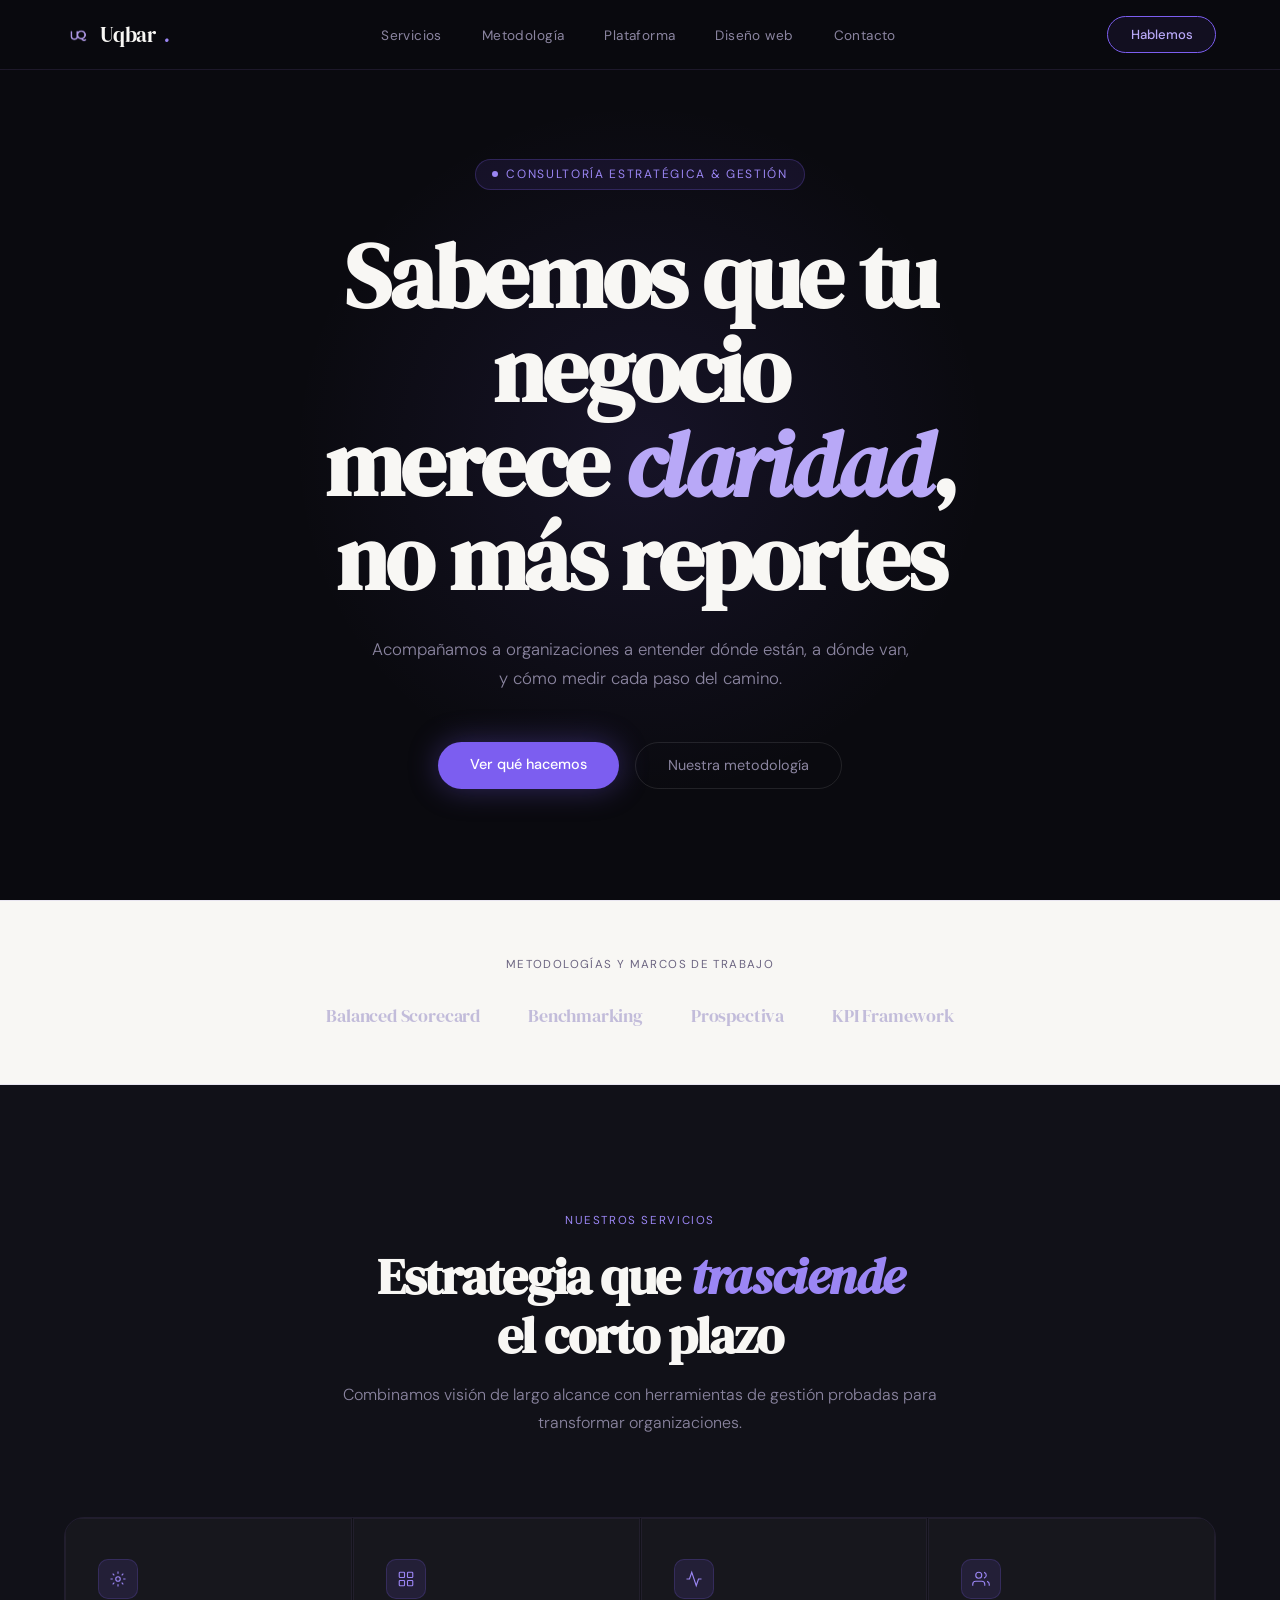
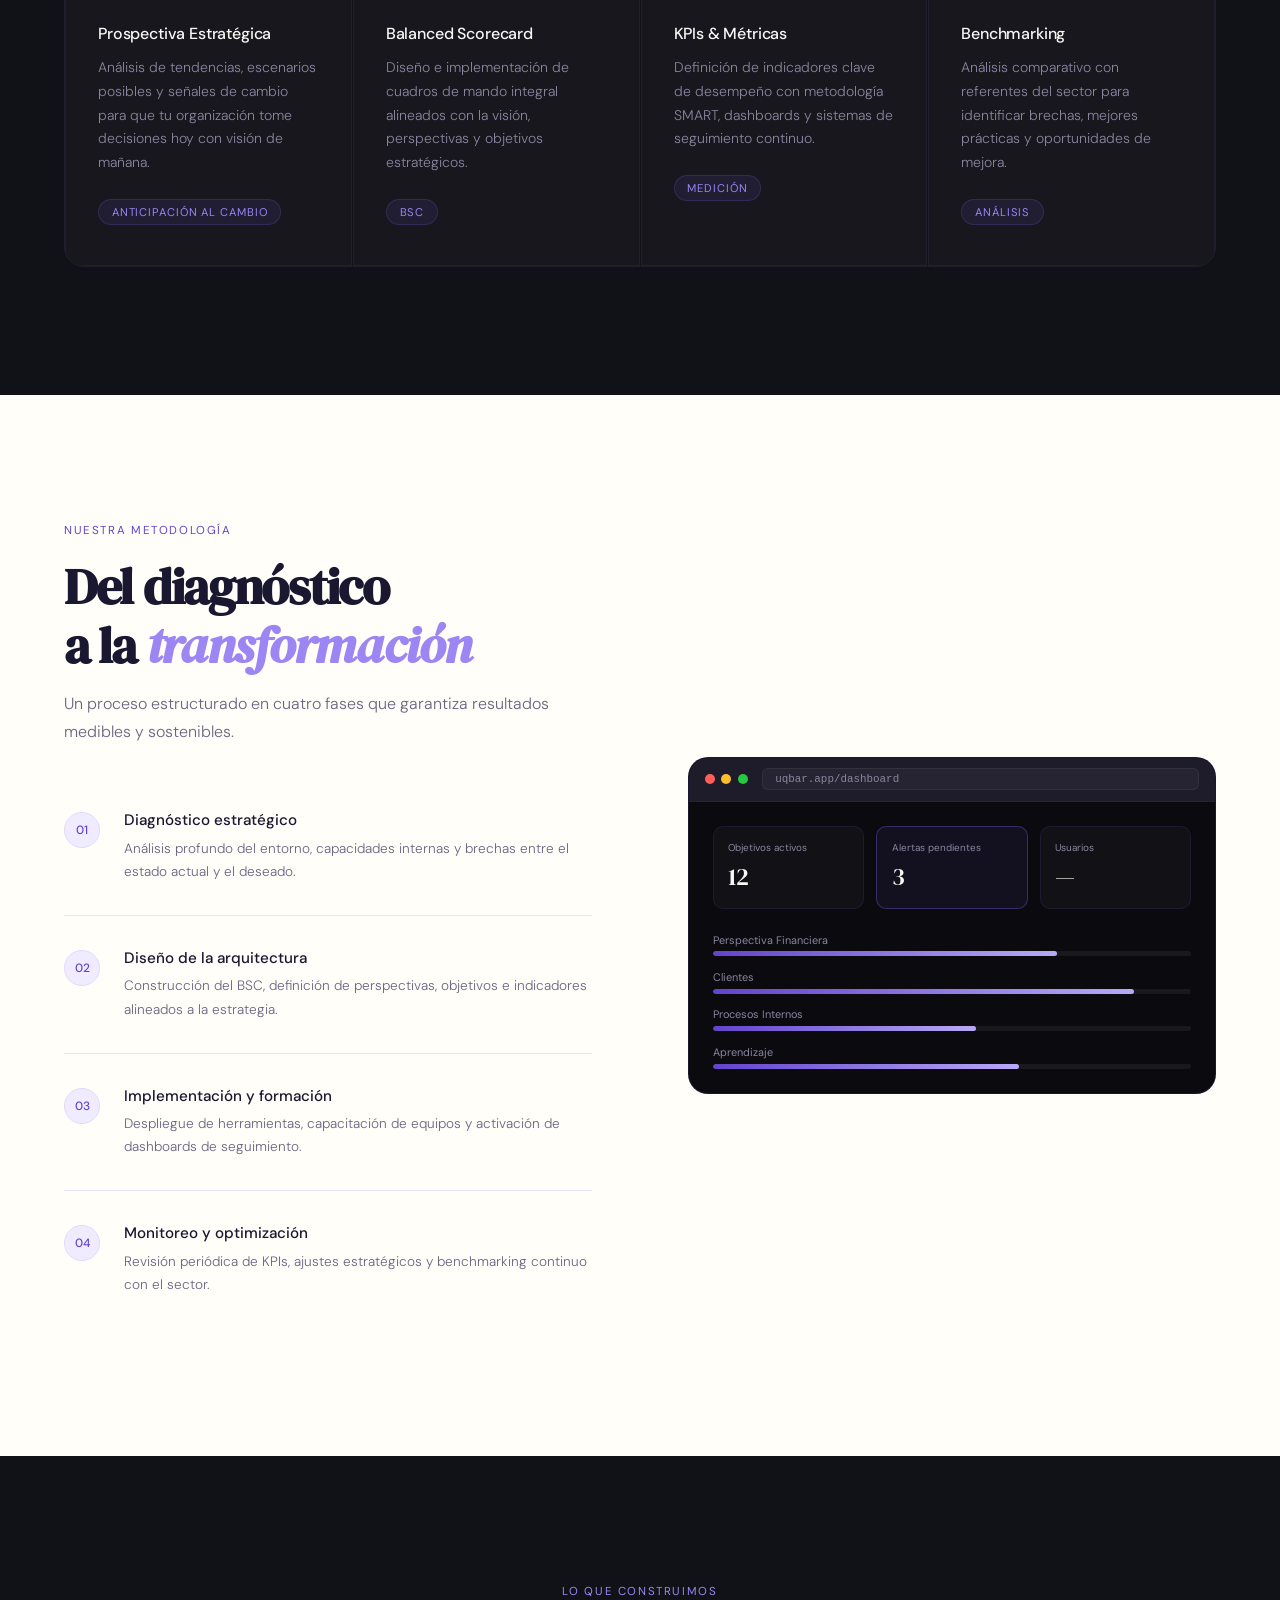
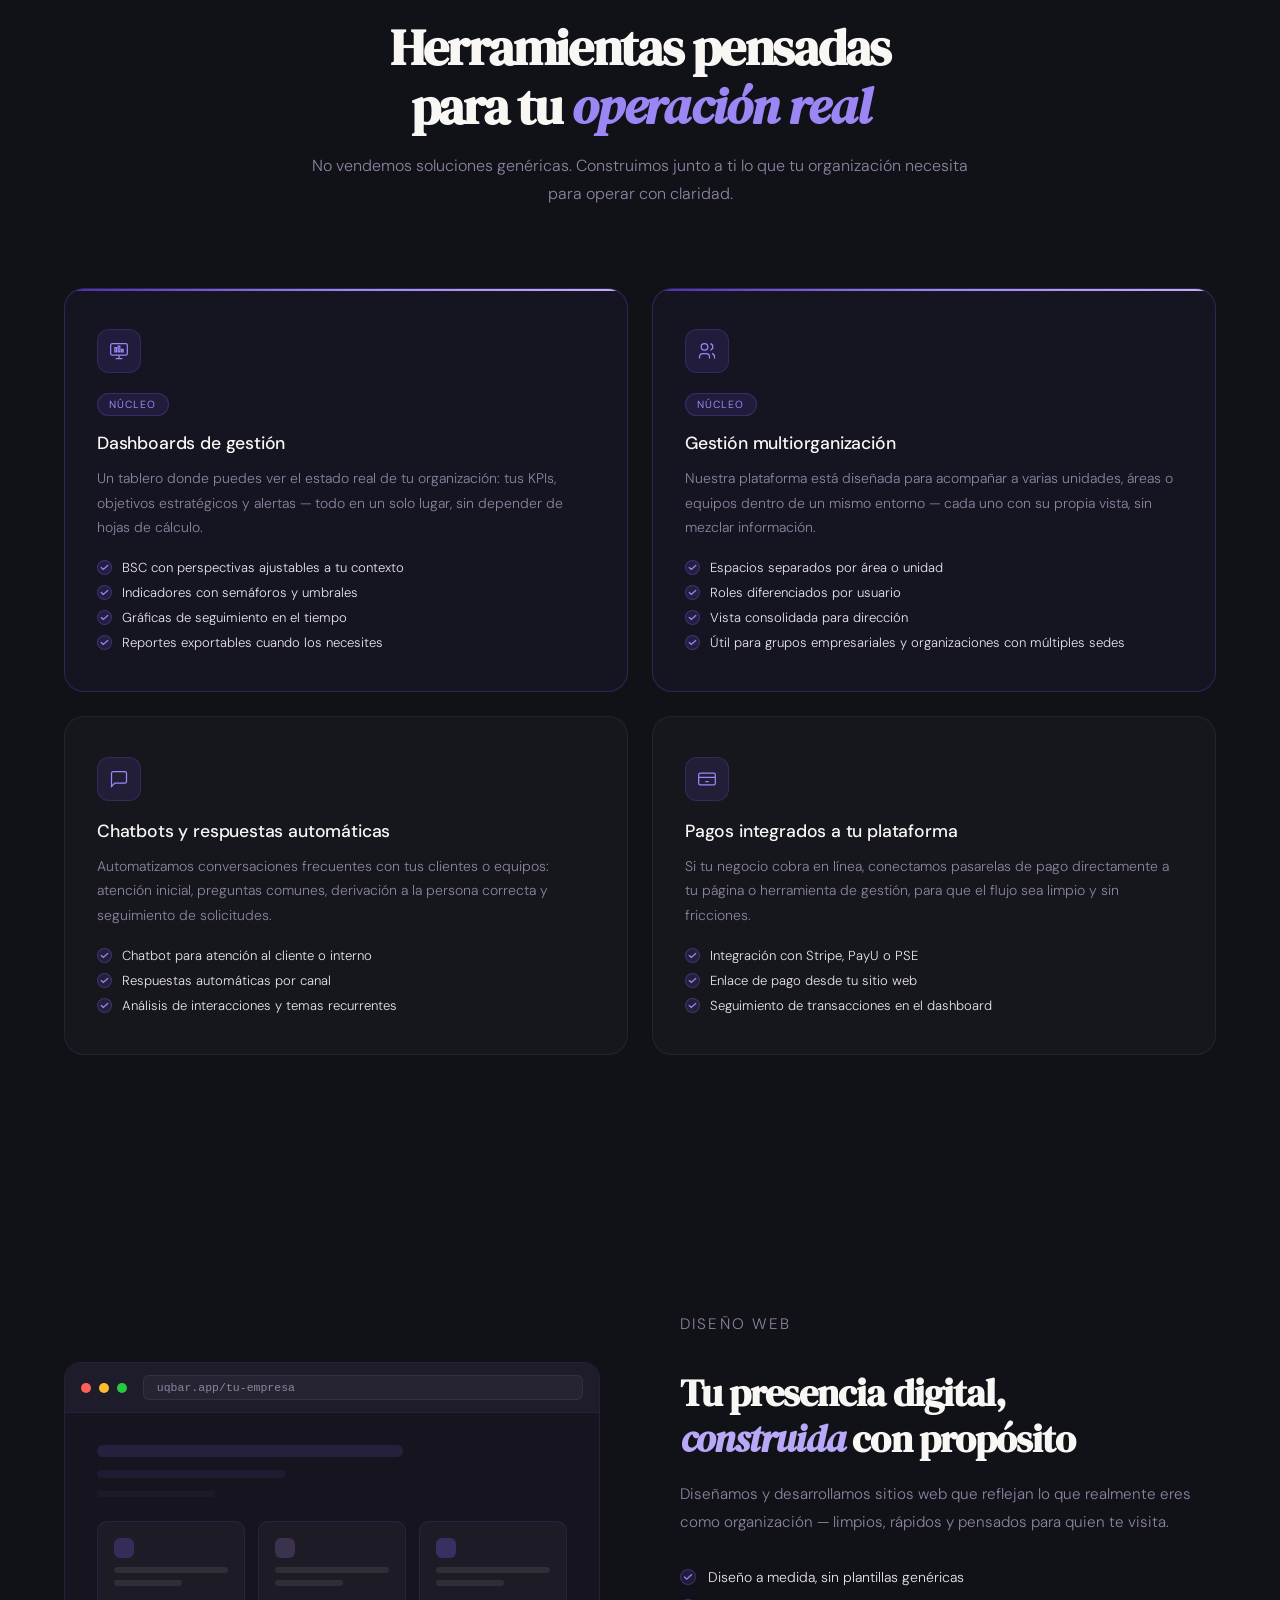
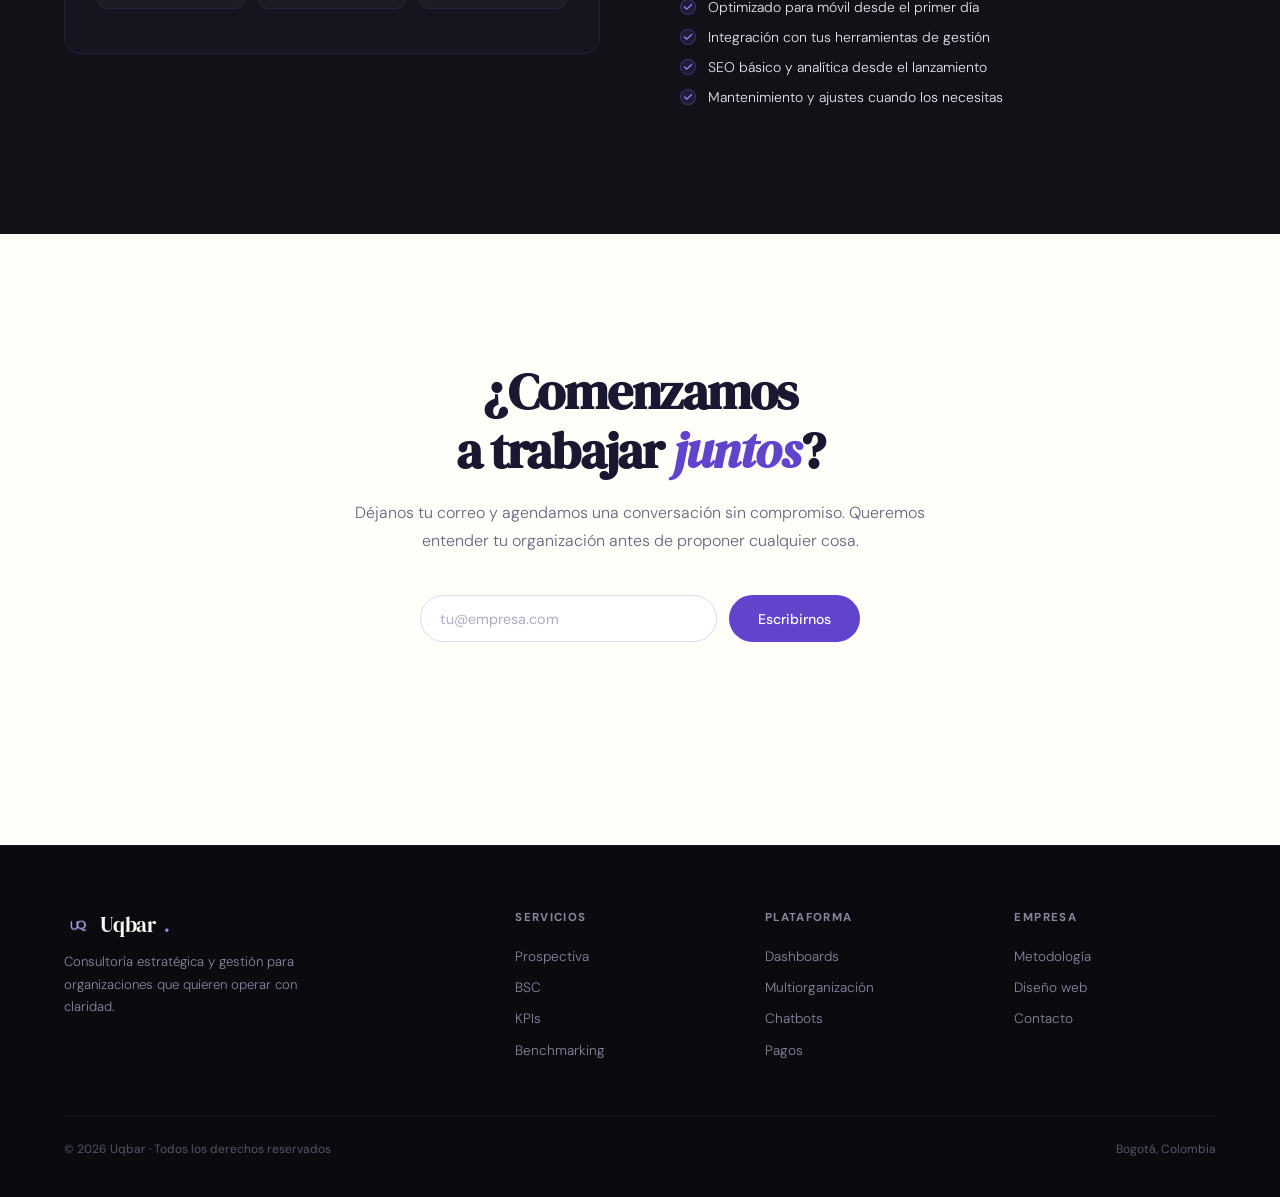
==== commit e01d2807: "Add files via upload" ====
--- a/index.html
+++ b/index.html
@@ -3,7 +3,7 @@
 <head>
 <meta charset="UTF-8">
 <meta name="viewport" content="width=device-width, initial-scale=1.0">
-<title>Uqbar — Consultoría Estratégica & Software de Gestión</title>
+<title>Uqbar — Consultoría Estratégica & Gestión</title>
 <link rel="icon" type="image/png" href="logouq.png">
 <link href="https://fonts.googleapis.com/css2?family=DM+Serif+Display:ital@0;1&family=DM+Sans:ital,opsz,wght@0,9..40,300;0,9..40,400;0,9..40,500;1,9..40,300&display=swap" rel="stylesheet">
 <link rel="stylesheet" href="style.css">
@@ -20,29 +20,30 @@
     <span></span><span></span><span></span>
   </button>
   <ul class="nav-links" id="nav-links">
-    <li><a href="#servicios" class="nav-link-item">Servicios</a></li>
-    <li><a href="#metodologia" class="nav-link-item">Metodología</a></li>
-    <li><a href="#plataforma" class="nav-link-item">Plataforma</a></li>
-    <li><a href="#contacto" class="nav-link-item">Contacto</a></li>
+    <li><a href="#servicios">Servicios</a></li>
+    <li><a href="#metodologia">Metodología</a></li>
+    <li><a href="#plataforma">Plataforma</a></li>
+    <li><a href="#web">Diseño web</a></li>
+    <li><a href="#contacto">Contacto</a></li>
   </ul>
-  <a href="#contacto" class="nav-cta">Agendar llamada</a>
+  <a href="#contacto" class="nav-cta">Hablemos</a>
 </nav>
 
 <!-- HERO -->
 <section class="hero">
   <div class="hero-glow"></div>
-  <div class="hero-eyebrow">Consultoría Estratégica &amp; Software de Gestión</div>
-  <h1>El futuro de tu<br>organización, <em>diseñado</em><br>con precisión</h1>
-  <p class="hero-sub">Prospectiva estratégica, BSC, KPIs y una plataforma de gestión propia — todo en un solo lugar.</p>
+  <div class="hero-eyebrow">Consultoría Estratégica &amp; Gestión</div>
+  <h1>Sabemos que tu negocio<br>merece <em>claridad</em>,<br>no más reportes</h1>
+  <p class="hero-sub">Acompañamos a organizaciones a entender dónde están, a dónde van, y cómo medir cada paso del camino.</p>
   <div class="hero-actions">
-    <a href="#plataforma" class="btn-primary">Ver plataforma</a>
-    <a href="#metodologia" class="btn-ghost">Ver metodología</a>
+    <a href="#plataforma" class="btn-primary">Ver qué hacemos</a>
+    <a href="#metodologia" class="btn-ghost">Nuestra metodología</a>
   </div>
 </section>
 
 <!-- METODOLOGÍAS STRIP -->
 <div class="logos-strip">
-  <p class="logos-label">Metodologías y herramientas que dominamos</p>
+  <p class="logos-label">Metodologías y marcos de trabajo</p>
   <div class="logos-row">
     <span class="logo-pill">Balanced Scorecard</span>
     <span class="logo-pill">Benchmarking</span>
@@ -64,8 +65,8 @@
         <svg viewBox="0 0 24 24"><circle cx="12" cy="12" r="3"/><path d="M12 2v3M12 19v3M2 12h3M19 12h3M4.93 4.93l2.12 2.12M16.95 16.95l2.12 2.12M4.93 19.07l2.12-2.12M16.95 7.05l2.12-2.12"/></svg>
       </div>
       <h3>Prospectiva Estratégica</h3>
-      <p>Exploración de futuros posibles mediante análisis de tendencias, escenarios y señales débiles para decisiones robustas.</p>
-      <span class="service-tag">Futurismo</span>
+      <p>Análisis de tendencias, escenarios posibles y señales de cambio para que tu organización tome decisiones hoy con visión de mañana.</p>
+      <span class="service-tag">Anticipación al cambio</span>
     </div>
     <div class="service-card">
       <div class="service-icon">
@@ -132,13 +133,12 @@
         </div>
       </div>
     </div>
-    <!-- Approach visual: browser mock showing dashboard -->
     <div class="approach-visual reveal">
       <div class="browser-bar-mini">
         <div class="b-dot" style="background:#ff5f56"></div>
         <div class="b-dot" style="background:#ffbd2e"></div>
         <div class="b-dot" style="background:#27c93f"></div>
-        <div class="browser-url-mini">app.uqbar.co/dashboard</div>
+        <div class="browser-url-mini">uqbar.app/dashboard</div>
       </div>
       <div class="dash-preview">
         <div class="dash-header-row">
@@ -178,12 +178,12 @@
   </div>
 </section>
 
-<!-- PLATAFORMA (replaces stats + webdesign) -->
+<!-- PLATAFORMA -->
 <section class="plataforma" id="plataforma">
   <div class="section-header reveal">
-    <p class="section-tag">Uqbar Platform</p>
-    <h2 class="section-h2">Qué podemos <em>construir</em><br>para tu negocio</h2>
-    <p class="section-sub">Uqbar no es solo consultoría — es un software de gestión simple, potente y adaptable a la estructura real de tu organización.</p>
+    <p class="section-tag">Lo que construimos</p>
+    <h2 class="section-h2">Herramientas pensadas<br>para tu <em>operación real</em></h2>
+    <p class="section-sub">No vendemos soluciones genéricas. Construimos junto a ti lo que tu organización necesita para operar con claridad.</p>
   </div>
   <div class="platform-grid reveal">
 
@@ -191,72 +191,105 @@
       <div class="platform-card-icon">
         <svg viewBox="0 0 24 24"><rect x="2" y="3" width="20" height="14" rx="2"/><path d="M8 21h8M12 17v4"/><path d="M7 8h2v5H7zM11 6h2v7h-2zM15 10h2v3h-2z"/></svg>
       </div>
-      <div class="platform-card-badge">Core</div>
+      <div class="platform-card-badge">Núcleo</div>
       <h3>Dashboards de gestión</h3>
-      <p>Tableros de control en tiempo real para BSC, KPIs y objetivos estratégicos. Visualiza el estado de tu organización en una sola pantalla — sin hojas de cálculo, sin caos.</p>
+      <p>Un tablero donde puedes ver el estado real de tu organización: tus KPIs, objetivos estratégicos y alertas — todo en un solo lugar, sin depender de hojas de cálculo.</p>
       <ul class="platform-features">
-        <li>BSC con perspectivas personalizables</li>
-        <li>KPIs con semáforos y alertas automáticas</li>
-        <li>Gráficas de tendencia y comparativas</li>
-        <li>Exportación a PDF y reportes programados</li>
+        <li>BSC con perspectivas ajustables a tu contexto</li>
+        <li>Indicadores con semáforos y umbrales</li>
+        <li>Gráficas de seguimiento en el tiempo</li>
+        <li>Reportes exportables cuando los necesites</li>
       </ul>
     </div>
 
     <div class="platform-card platform-card--featured">
       <div class="platform-card-icon">
-        <svg viewBox="0 0 24 24"><path d="M17 21v-2a4 4 0 0 0-4-4H5a4 4 0 0 0-4 4v2"/><circle cx="9" cy="7" r="4"/><path d="M23 21v-2a4 4 0 0 0-3-3.87M16 3.13a4 4 0 0 1 0 7.75"/></svg>
-      </div>
-      <div class="platform-card-badge">Core</div>
-      <h3>Multitenant</h3>
-      <p>Arquitectura diseñada para gestionar múltiples clientes, unidades de negocio o franquicias desde una sola plataforma. Cada tenant tiene su propio espacio, datos y configuración.</p>
+        <svg viewBox="0 0 24 24"><circle cx="9" cy="7" r="4"/><path d="M3 21v-2a4 4 0 0 1 4-4h4a4 4 0 0 1 4 4v2"/><path d="M16 3.13a4 4 0 0 1 0 7.75"/><path d="M21 21v-2a4 4 0 0 0-3-3.87"/></svg>
+      </div>
+      <div class="platform-card-badge">Núcleo</div>
+      <h3>Gestión multiorganización</h3>
+      <p>Nuestra plataforma está diseñada para acompañar a varias unidades, áreas o equipos dentro de un mismo entorno — cada uno con su propia vista, sin mezclar información.</p>
       <ul class="platform-features">
-        <li>Aislamiento total de datos por tenant</li>
-        <li>Roles y permisos granulares</li>
-        <li>Panel de administración centralizado</li>
-        <li>Escalable desde 1 hasta N organizaciones</li>
+        <li>Espacios separados por área o unidad</li>
+        <li>Roles diferenciados por usuario</li>
+        <li>Vista consolidada para dirección</li>
+        <li>Útil para grupos empresariales y organizaciones con múltiples sedes</li>
       </ul>
     </div>
 
     <div class="platform-card">
       <div class="platform-card-icon">
-        <svg viewBox="0 0 24 24"><path d="M12 2L2 7l10 5 10-5-10-5zM2 17l10 5 10-5M2 12l10 5 10-5"/></svg>
-      </div>
-      <h3>Automatizaciones</h3>
-      <p>Flujos automáticos que eliminan tareas repetitivas: notificaciones, actualizaciones de indicadores, reportes periódicos y alertas basadas en umbrales.</p>
+        <svg viewBox="0 0 24 24"><path d="M21 15a2 2 0 0 1-2 2H7l-4 4V5a2 2 0 0 1 2-2h14a2 2 0 0 1 2 2z"/></svg>
+      </div>
+      <h3>Chatbots y respuestas automáticas</h3>
+      <p>Automatizamos conversaciones frecuentes con tus clientes o equipos: atención inicial, preguntas comunes, derivación a la persona correcta y seguimiento de solicitudes.</p>
       <ul class="platform-features">
-        <li>Triggers por umbral de KPI</li>
-        <li>Notificaciones vía email o webhook</li>
-        <li>Actualización automática de datos</li>
+        <li>Chatbot para atención al cliente o interno</li>
+        <li>Respuestas automáticas por canal</li>
+        <li>Análisis de interacciones y temas recurrentes</li>
       </ul>
     </div>
 
     <div class="platform-card">
       <div class="platform-card-icon">
-        <svg viewBox="0 0 24 24"><path d="M12 22s8-4 8-10V5l-8-3-8 3v7c0 6 8 10 8 10z"/><path d="M9 12l2 2 4-4"/></svg>
-      </div>
-      <h3>Integraciones con pagos</h3>
-      <p>Conecta tu plataforma con pasarelas de pago para suscripciones, facturación recurrente y gestión financiera integrada al dashboard de gestión.</p>
+        <svg viewBox="0 0 24 24"><rect x="2" y="5" width="20" height="14" rx="2"/><path d="M2 10h20"/><path d="M6 15h.01M10 15h4"/></svg>
+      </div>
+      <h3>Pagos integrados a tu plataforma</h3>
+      <p>Si tu negocio cobra en línea, conectamos pasarelas de pago directamente a tu página o herramienta de gestión, para que el flujo sea limpio y sin fricciones.</p>
       <ul class="platform-features">
-        <li>Stripe, PayU y PSE</li>
-        <li>Suscripciones y cobros recurrentes</li>
-        <li>Conciliación automática</li>
-      </ul>
-    </div>
-
-  </div>
-</section>
-
-<!-- TESTIMONIAL -->
-<section class="testimonial">
-  <div class="testimonial-inner reveal">
-    <span class="quote-mark">"</span>
-    <p class="quote-text">Uqbar transformó nuestra manera de tomar decisiones. El dashboard que implementaron no es solo un tablero — es la columna vertebral de nuestra gestión estratégica.</p>
-    <div class="quote-author">
-      <div class="author-avatar">CR</div>
-      <div class="author-info">
-        <p class="author-name">Camila Reyes</p>
-        <p class="author-role">Directora de Planeación, Grupo Andino</p>
-      </div>
+        <li>Integración con Stripe, PayU o PSE</li>
+        <li>Enlace de pago desde tu sitio web</li>
+        <li>Seguimiento de transacciones en el dashboard</li>
+      </ul>
+    </div>
+
+  </div>
+</section>
+
+<!-- WEB DESIGN -->
+<section class="webdesign" id="web">
+  <div class="webdesign-inner">
+    <div class="browser-mock reveal">
+      <div class="browser-bar">
+        <div class="b-dot" style="background:#ff5f56"></div>
+        <div class="b-dot" style="background:#ffbd2e"></div>
+        <div class="b-dot" style="background:#27c93f"></div>
+        <div class="browser-url">uqbar.app/tu-empresa</div>
+      </div>
+      <div class="browser-content">
+        <div class="mock-hero-bar"></div>
+        <div class="mock-hero-bar short"></div>
+        <div class="mock-hero-bar xs"></div>
+        <div class="mock-card-row">
+          <div class="mock-card">
+            <div class="mock-card-dot"></div>
+            <div class="mock-card-line"></div>
+            <div class="mock-card-line short"></div>
+          </div>
+          <div class="mock-card">
+            <div class="mock-card-dot" style="background:rgba(180,140,240,0.2)"></div>
+            <div class="mock-card-line"></div>
+            <div class="mock-card-line short"></div>
+          </div>
+          <div class="mock-card">
+            <div class="mock-card-dot" style="background:rgba(124,94,240,0.3)"></div>
+            <div class="mock-card-line"></div>
+            <div class="mock-card-line short"></div>
+          </div>
+        </div>
+      </div>
+    </div>
+    <div class="webdesign-copy reveal">
+      <p class="section-tag">Diseño web</p>
+      <h3>Tu presencia digital,<br><em>construida</em> con propósito</h3>
+      <p>Diseñamos y desarrollamos sitios web que reflejan lo que realmente eres como organización — limpios, rápidos y pensados para quien te visita.</p>
+      <ul class="feature-list">
+        <li>Diseño a medida, sin plantillas genéricas</li>
+        <li>Optimizado para móvil desde el primer día</li>
+        <li>Integración con tus herramientas de gestión</li>
+        <li>SEO básico y analítica desde el lanzamiento</li>
+        <li>Mantenimiento y ajustes cuando los necesitas</li>
+      </ul>
     </div>
   </div>
 </section>
@@ -264,11 +297,11 @@
 <!-- CTA -->
 <section class="cta-section" id="contacto">
   <div class="cta-inner reveal">
-    <h2>Hagamos algo<br><em>extraordinario</em> juntos</h2>
-    <p>Déjanos tu correo y agendamos una sesión de diagnóstico sin costo. Entendemos tu organización antes de proponer cualquier solución.</p>
+    <h2>¿Comenzamos<br>a trabajar <em>juntos</em>?</h2>
+    <p>Déjanos tu correo y agendamos una conversación sin compromiso. Queremos entender tu organización antes de proponer cualquier cosa.</p>
     <div class="cta-form">
       <input type="email" placeholder="tu@empresa.com" id="cta-email">
-      <button class="btn-primary-light" id="cta-btn">Agendar sesión</button>
+      <button class="btn-primary-light" id="cta-btn">Escribirnos</button>
     </div>
     <p class="cta-feedback" id="cta-feedback"></p>
   </div>
@@ -282,7 +315,7 @@
         <img src="logouq.png" alt="Uqbar" class="nav-logo-img">
         Uqbar<span>.</span>
       </div>
-      <p>Software de gestión estratégica y consultoría para organizaciones que quieren liderar el futuro.</p>
+      <p>Consultoría estratégica y gestión para organizaciones que quieren operar con claridad.</p>
     </div>
     <div class="footer-col">
       <h5>Servicios</h5>
@@ -297,15 +330,16 @@
       <h5>Plataforma</h5>
       <ul>
         <li><a href="#plataforma">Dashboards</a></li>
-        <li><a href="#plataforma">Multitenant</a></li>
-        <li><a href="#plataforma">Automatizaciones</a></li>
-        <li><a href="#plataforma">Integraciones</a></li>
+        <li><a href="#plataforma">Multiorganización</a></li>
+        <li><a href="#plataforma">Chatbots</a></li>
+        <li><a href="#plataforma">Pagos</a></li>
       </ul>
     </div>
     <div class="footer-col">
       <h5>Empresa</h5>
       <ul>
         <li><a href="#metodologia">Metodología</a></li>
+        <li><a href="#web">Diseño web</a></li>
         <li><a href="#contacto">Contacto</a></li>
       </ul>
     </div>
--- a/style.css
+++ b/style.css
@@ -471,6 +471,78 @@
   background-repeat: no-repeat; background-size: 13px; background-position: center;
 }
 
+/* ── WEB DESIGN ───────────────────────────────────────────────────────────── */
+.webdesign {
+  background: var(--black-soft);
+  padding: 8rem 5%;
+}
+.webdesign-inner {
+  max-width: 1200px; margin: 0 auto;
+  display: grid; grid-template-columns: 1fr 1fr; gap: 5rem; align-items: center;
+}
+.browser-mock {
+  background: #16151f;
+  border-radius: 16px;
+  border: 1px solid rgba(124,94,240,0.15);
+  overflow: hidden;
+}
+.browser-bar {
+  background: #1e1c2a;
+  padding: 0.75rem 1rem;
+  display: flex; align-items: center; gap: 0.5rem;
+  border-bottom: 1px solid rgba(124,94,240,0.1);
+}
+.browser-url {
+  margin-left: 0.5rem; flex: 1;
+  background: rgba(255,255,255,0.04);
+  border: 1px solid rgba(255,255,255,0.06);
+  border-radius: 6px;
+  padding: 0.3rem 0.8rem;
+  font-size: 0.72rem; color: var(--text-muted-dark); font-family: monospace;
+  white-space: nowrap; overflow: hidden; text-overflow: ellipsis;
+}
+.browser-content { padding: 2rem; min-height: 240px; }
+.mock-hero-bar {
+  background: rgba(124,94,240,0.15);
+  height: 12px; border-radius: 6px; width: 65%; margin-bottom: 0.8rem;
+}
+.mock-hero-bar.short { width: 40%; height: 8px; opacity: 0.6; }
+.mock-hero-bar.xs    { width: 25%; height: 6px; opacity: 0.35; margin-bottom: 1.5rem; }
+.mock-card-row { display: flex; gap: 0.8rem; margin-top: 1rem; }
+.mock-card {
+  flex: 1;
+  background: rgba(255,255,255,0.03);
+  border: 1px solid rgba(124,94,240,0.12);
+  border-radius: 10px; padding: 1rem; min-height: 80px;
+}
+.mock-card-dot { width: 20px; height: 20px; border-radius: 6px; background: rgba(124,94,240,0.25); margin-bottom: 0.6rem; }
+.mock-card-line { height: 6px; border-radius: 3px; background: rgba(255,255,255,0.08); margin-bottom: 0.4rem; }
+.mock-card-line.short { width: 60%; }
+
+.webdesign-copy h3 {
+  font-family: 'DM Serif Display', serif;
+  font-size: clamp(1.8rem, 3vw, 2.8rem);
+  color: var(--white); letter-spacing: -0.025em; line-height: 1.2;
+  margin-bottom: 1.2rem;
+}
+.webdesign-copy h3 em { font-style: italic; color: var(--violet-300); }
+.webdesign-copy p {
+  font-size: 0.95rem; font-weight: 300; color: var(--text-muted-dark);
+  line-height: 1.8; margin-bottom: 2rem;
+}
+.feature-list { list-style: none; display: flex; flex-direction: column; gap: 0.75rem; }
+.feature-list li {
+  font-size: 0.875rem; font-weight: 300; color: var(--text-dark);
+  display: flex; align-items: center; gap: 0.75rem;
+}
+.feature-list li::before {
+  content: '';
+  width: 16px; height: 16px; flex-shrink: 0;
+  border-radius: 50%;
+  background: rgba(124,94,240,0.15) url("data:image/svg+xml,%3Csvg viewBox='0 0 16 16' xmlns='http://www.w3.org/2000/svg'%3E%3Cpath d='M4 8l2.5 2.5L12 5.5' stroke='%239b86f4' stroke-width='1.5' fill='none' stroke-linecap='round'/%3E%3C/svg%3E") no-repeat center / 14px;
+  border: 1px solid rgba(124,94,240,0.3);
+}
+
 /* ── TESTIMONIAL ──────────────────────────────────────────────────────────── */
 .testimonial {
   background: var(--white);
@@ -594,9 +666,10 @@
 
 /* ── RESPONSIVE ───────────────────────────────────────────────────────────── */
 @media (max-width: 900px) {
-  .approach-inner { grid-template-columns: 1fr; gap: 3rem; }
-  .platform-grid  { grid-template-columns: 1fr; }
-  .footer-inner   { grid-template-columns: 1fr 1fr; }
+  .approach-inner  { grid-template-columns: 1fr; gap: 3rem; }
+  .platform-grid   { grid-template-columns: 1fr; }
+  .webdesign-inner { grid-template-columns: 1fr; gap: 3rem; }
+  .footer-inner    { grid-template-columns: 1fr 1fr; }
 }
 
 @media (max-width: 768px) {
@@ -630,7 +703,7 @@
   .services   { padding: 5rem 5%; }
   .approach   { padding: 5rem 5%; }
   .plataforma { padding: 5rem 5%; }
-  .testimonial { padding: 5rem 5%; }
+  .webdesign  { padding: 5rem 5%; }
   .cta-section { padding: 5rem 5%; }
 
   .section-header { margin-bottom: 3rem; }
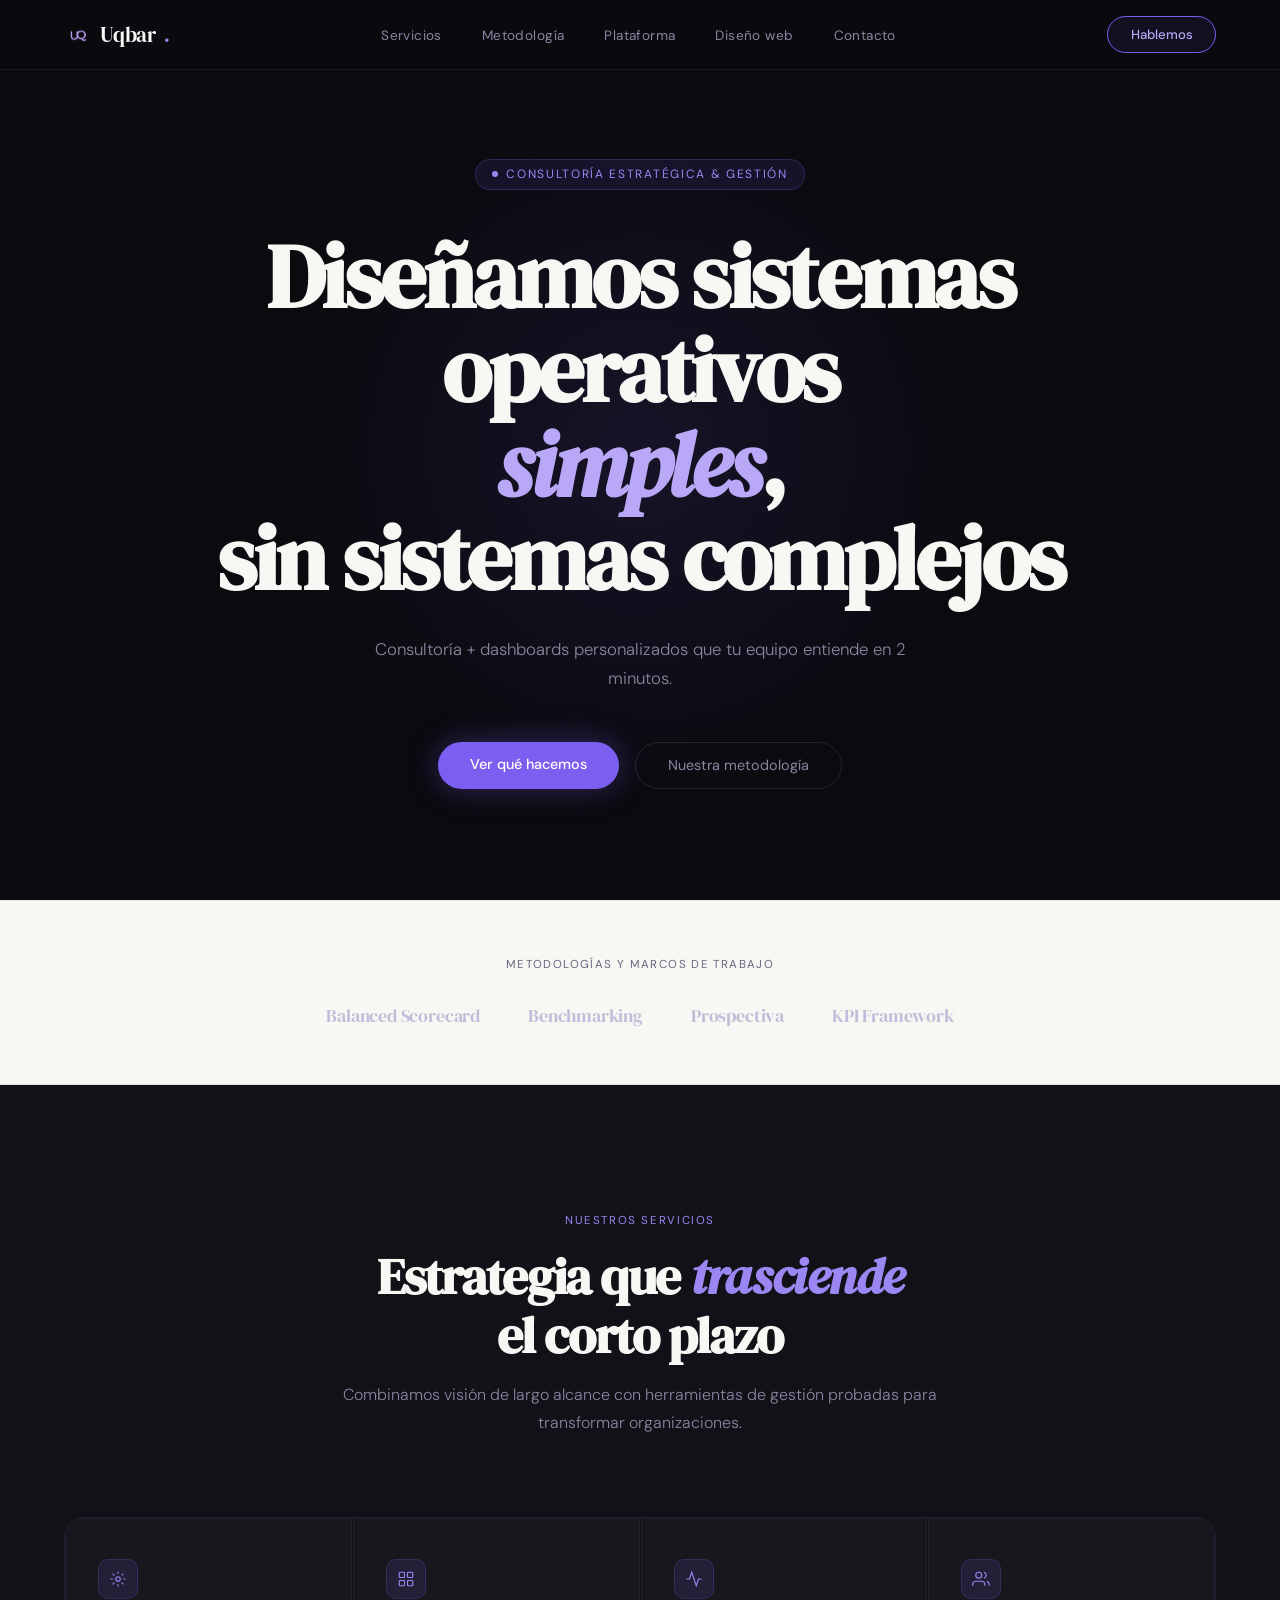
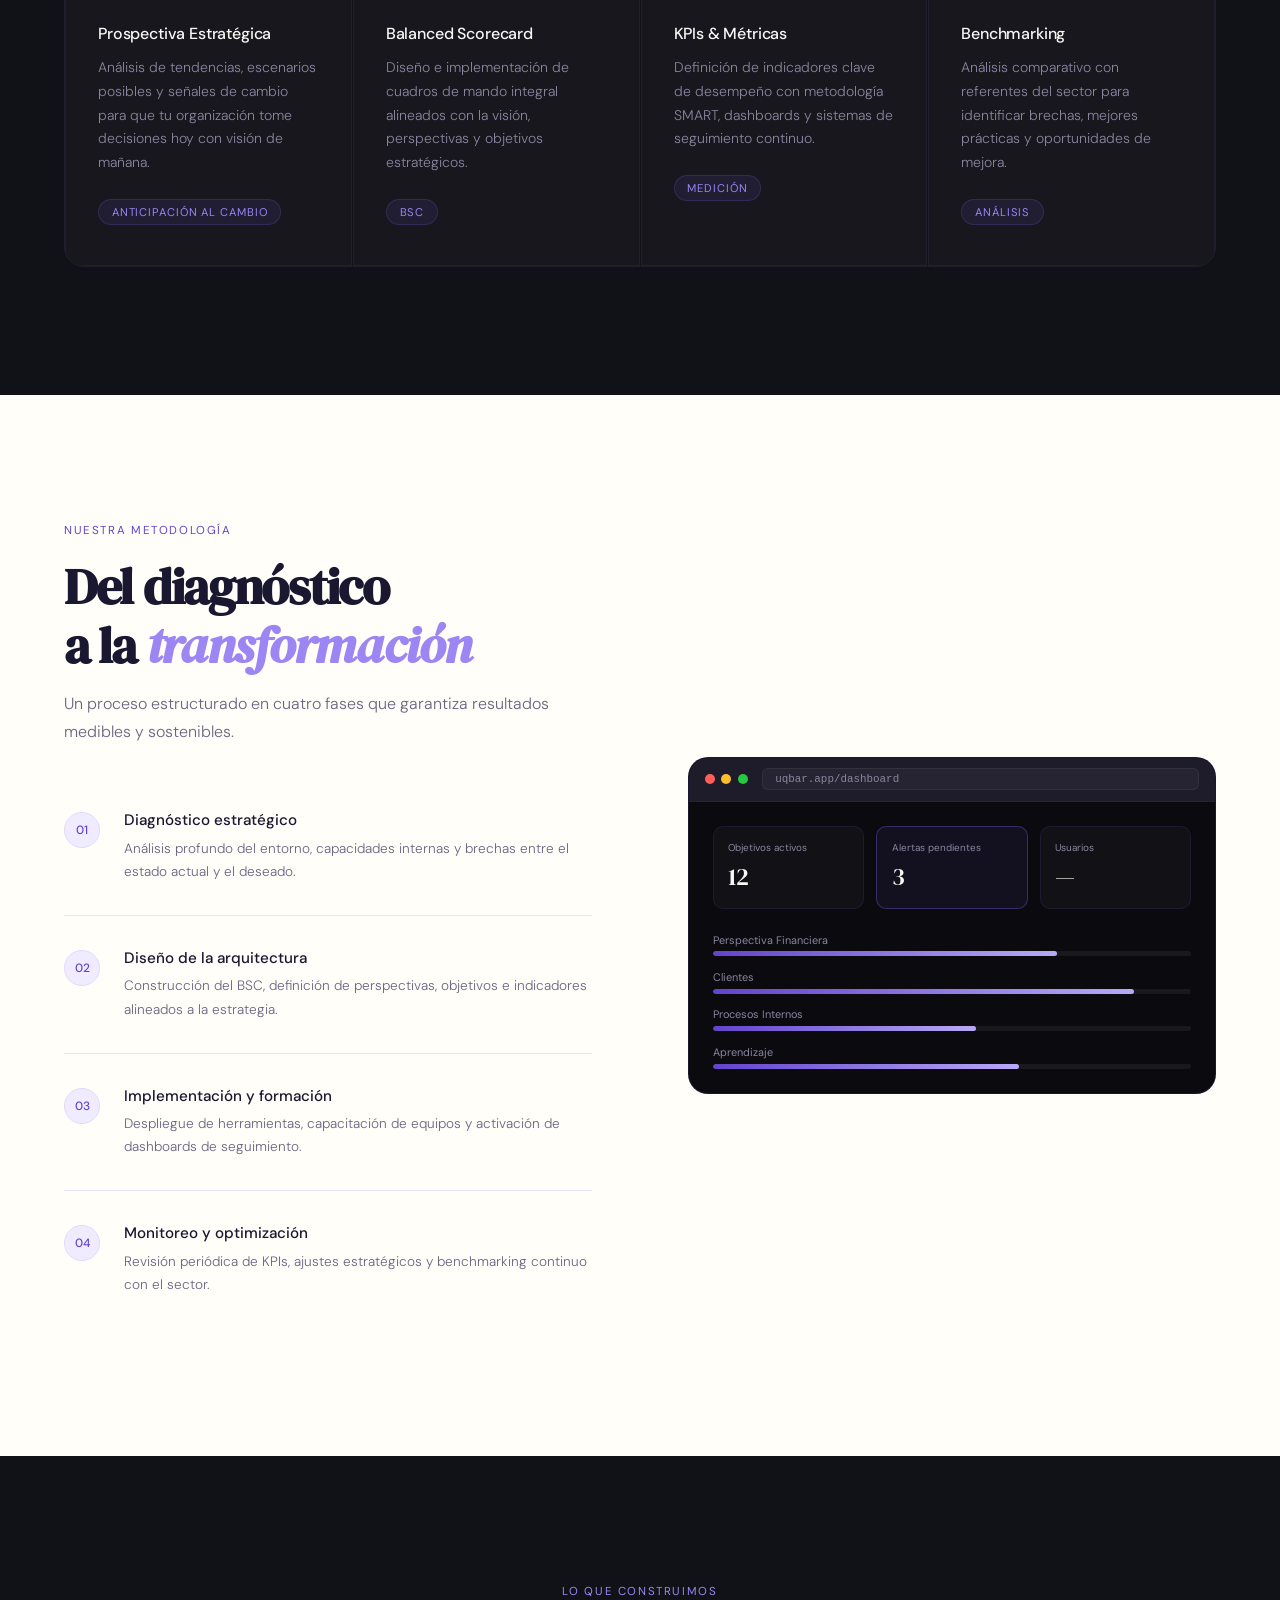
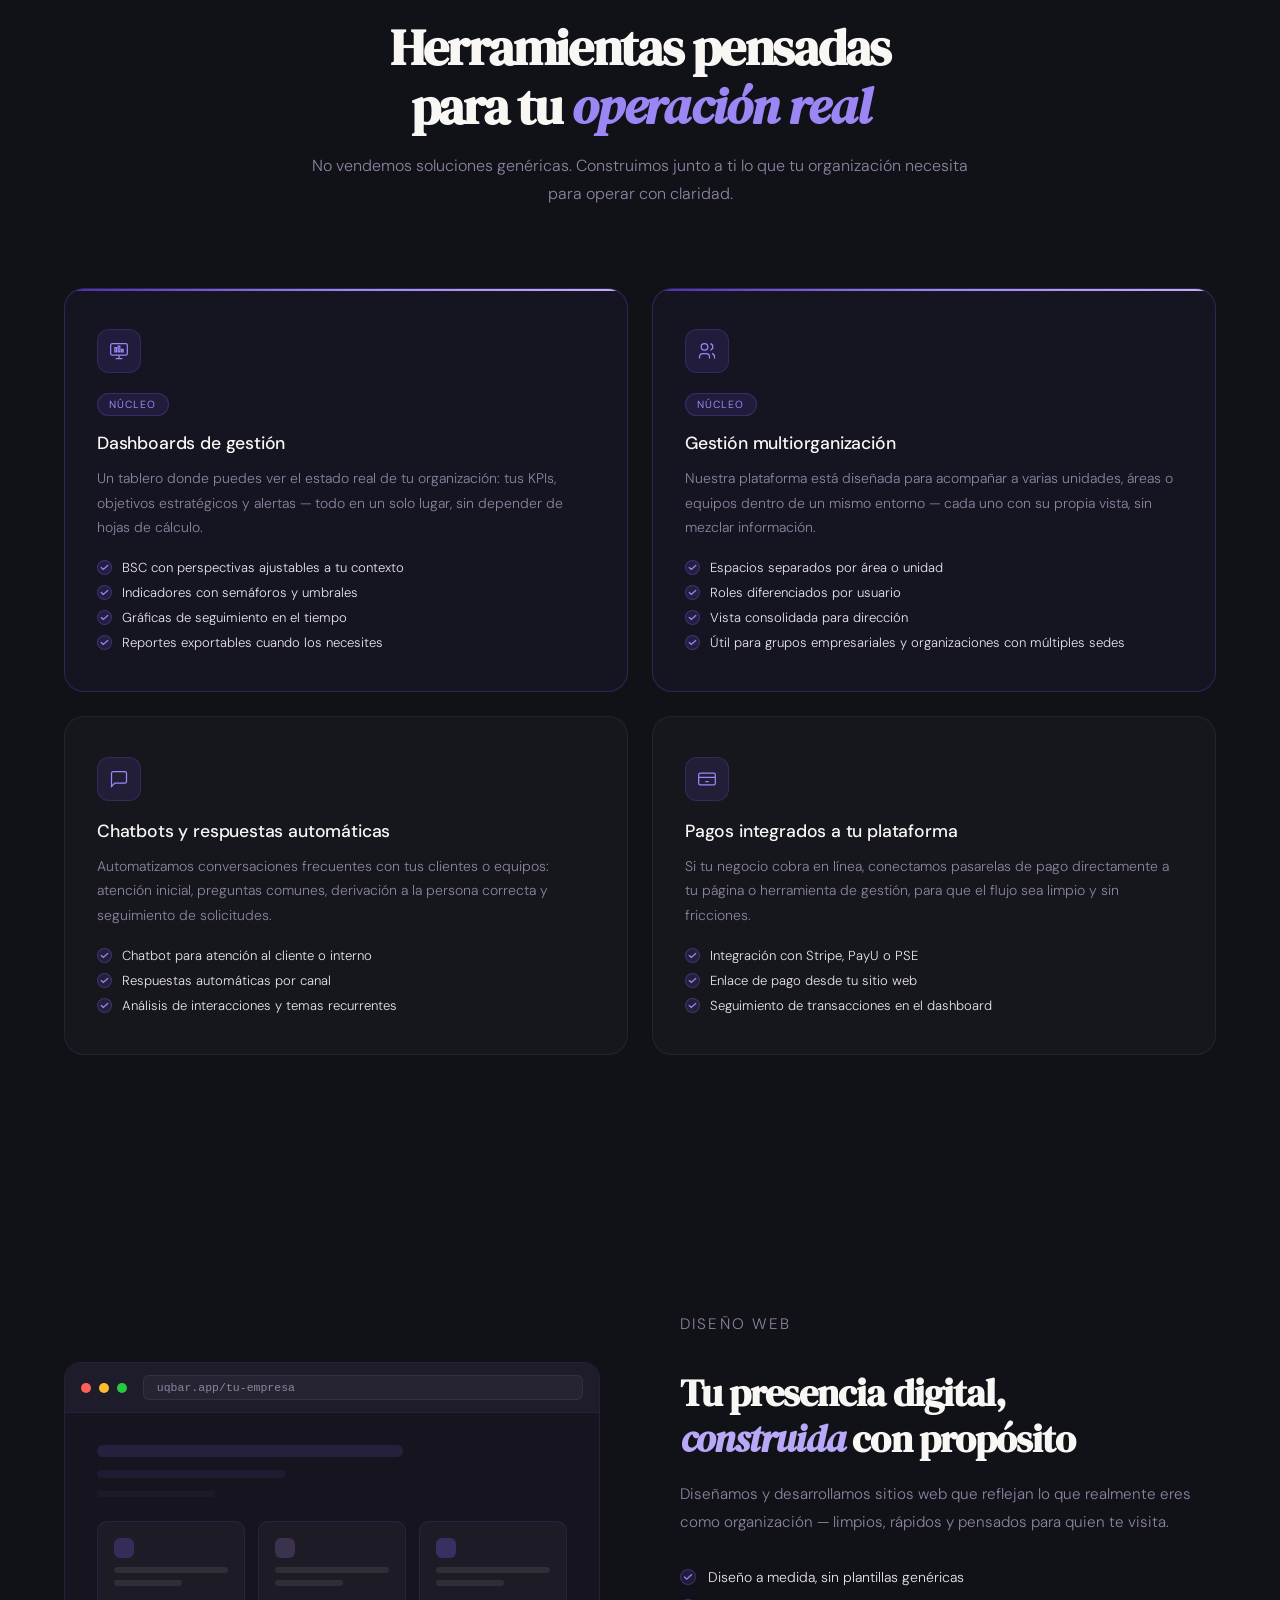
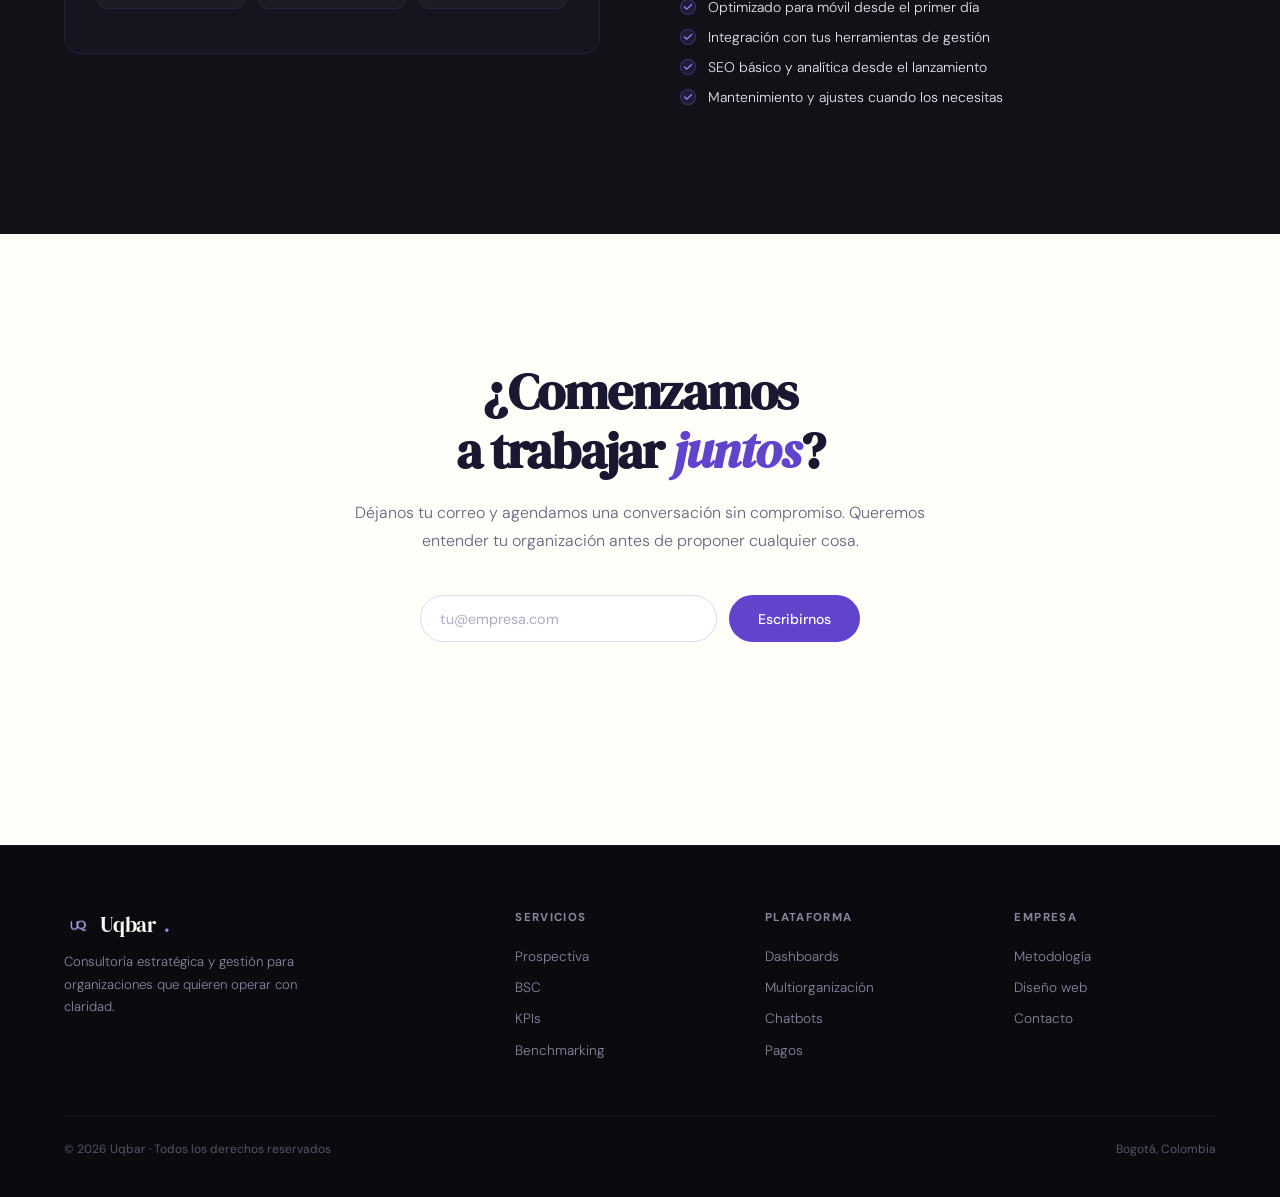
==== commit e5502787: "Add files via upload" ====
--- a/index.html
+++ b/index.html
@@ -33,8 +33,8 @@
 <section class="hero">
   <div class="hero-glow"></div>
   <div class="hero-eyebrow">Consultoría Estratégica &amp; Gestión</div>
-  <h1>Sabemos que tu negocio<br>merece <em>claridad</em>,<br>no más reportes</h1>
-  <p class="hero-sub">Acompañamos a organizaciones a entender dónde están, a dónde van, y cómo medir cada paso del camino.</p>
+  <h1>Diseñamos sistemas operativos<br><em>simples</em>,<br>sin sistemas complejos</h1>
+  <p class="hero-sub">Consultoría + dashboards personalizados que tu equipo entiende en 2 minutos.</p>
   <div class="hero-actions">
     <a href="#plataforma" class="btn-primary">Ver qué hacemos</a>
     <a href="#metodologia" class="btn-ghost">Nuestra metodología</a>
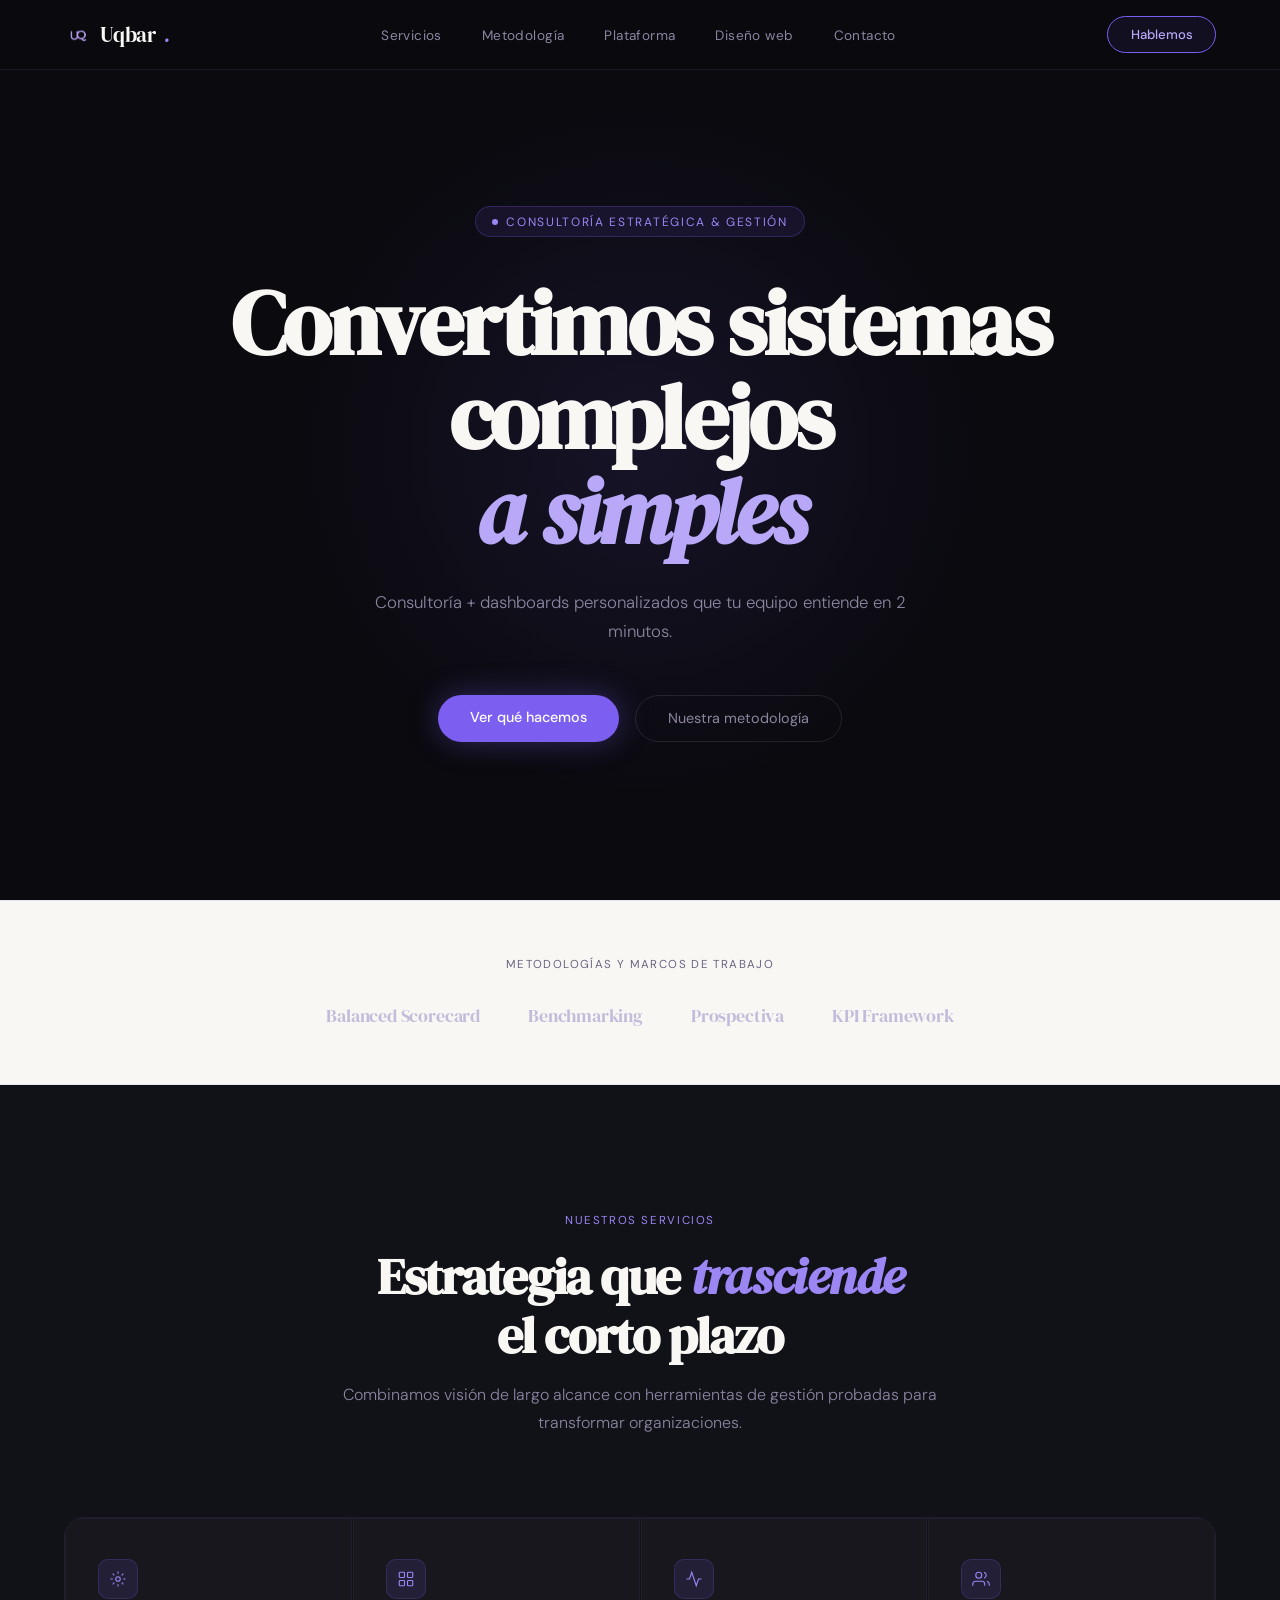
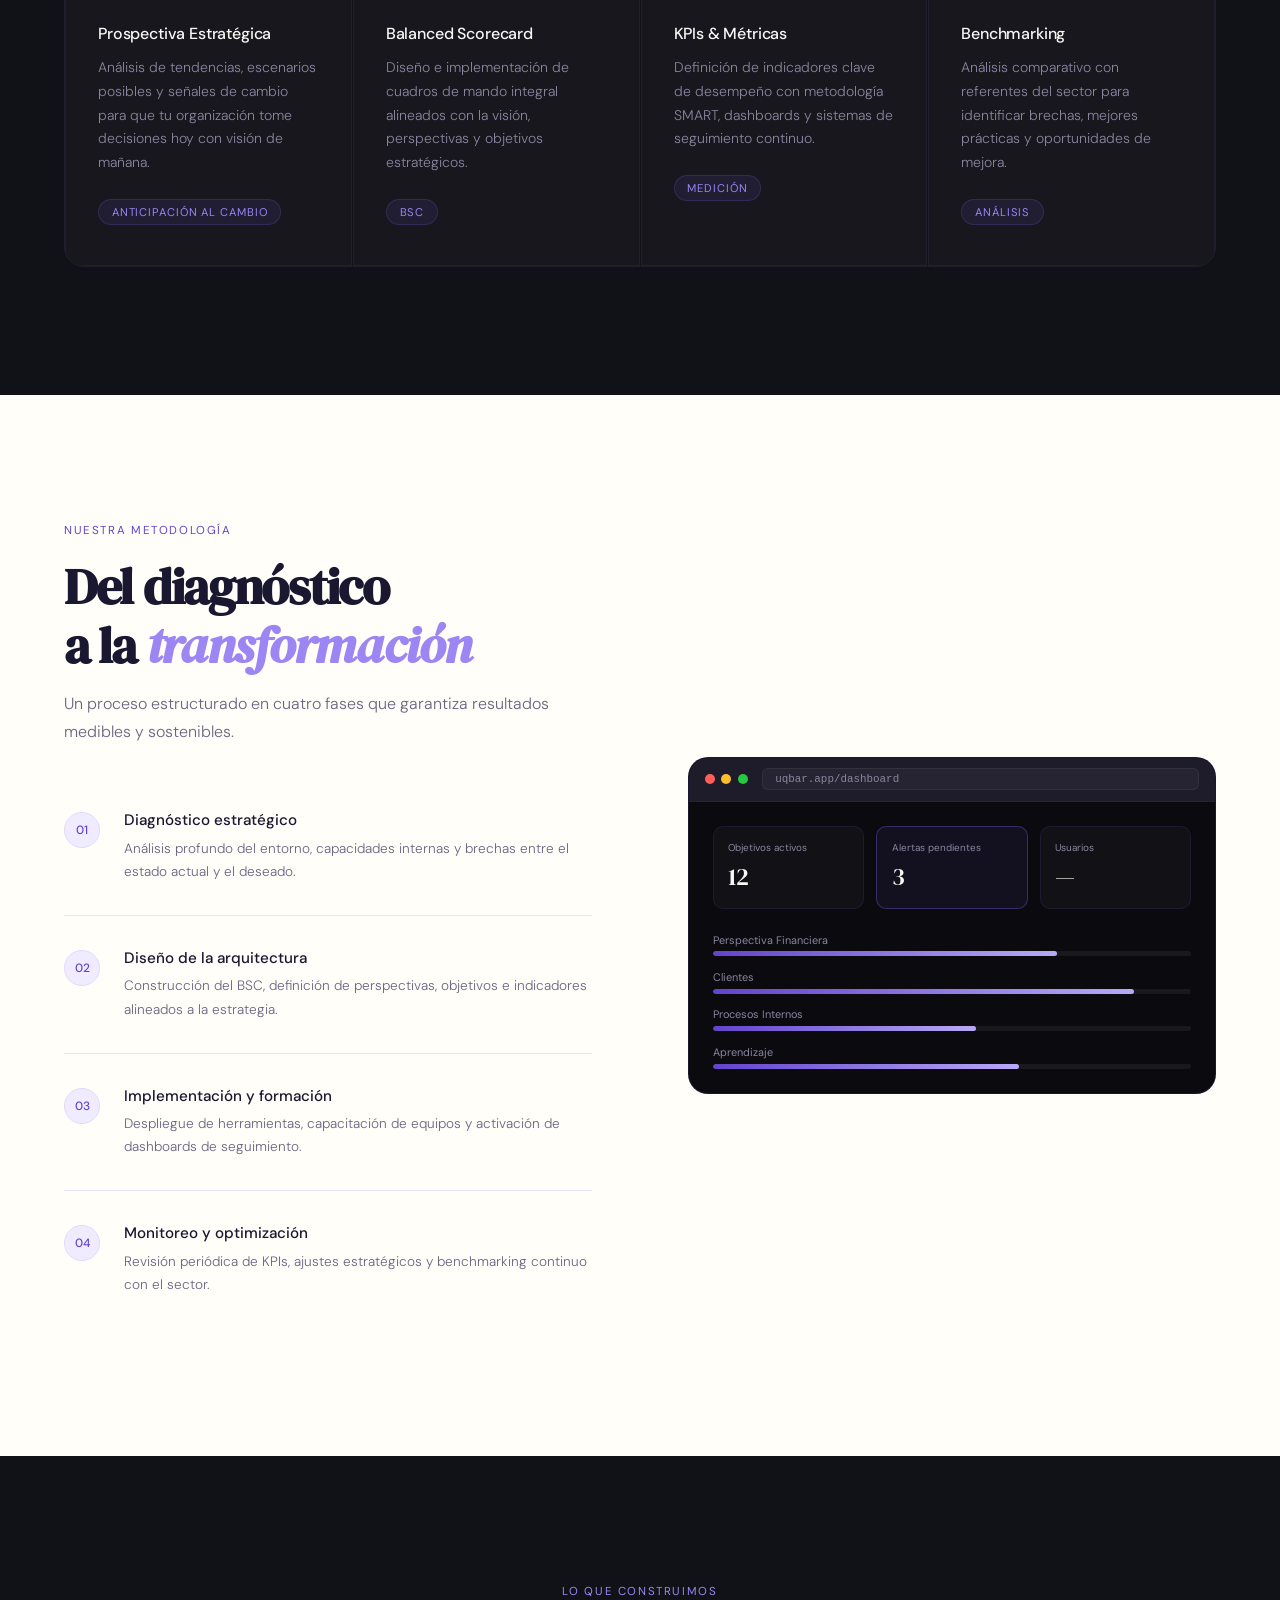
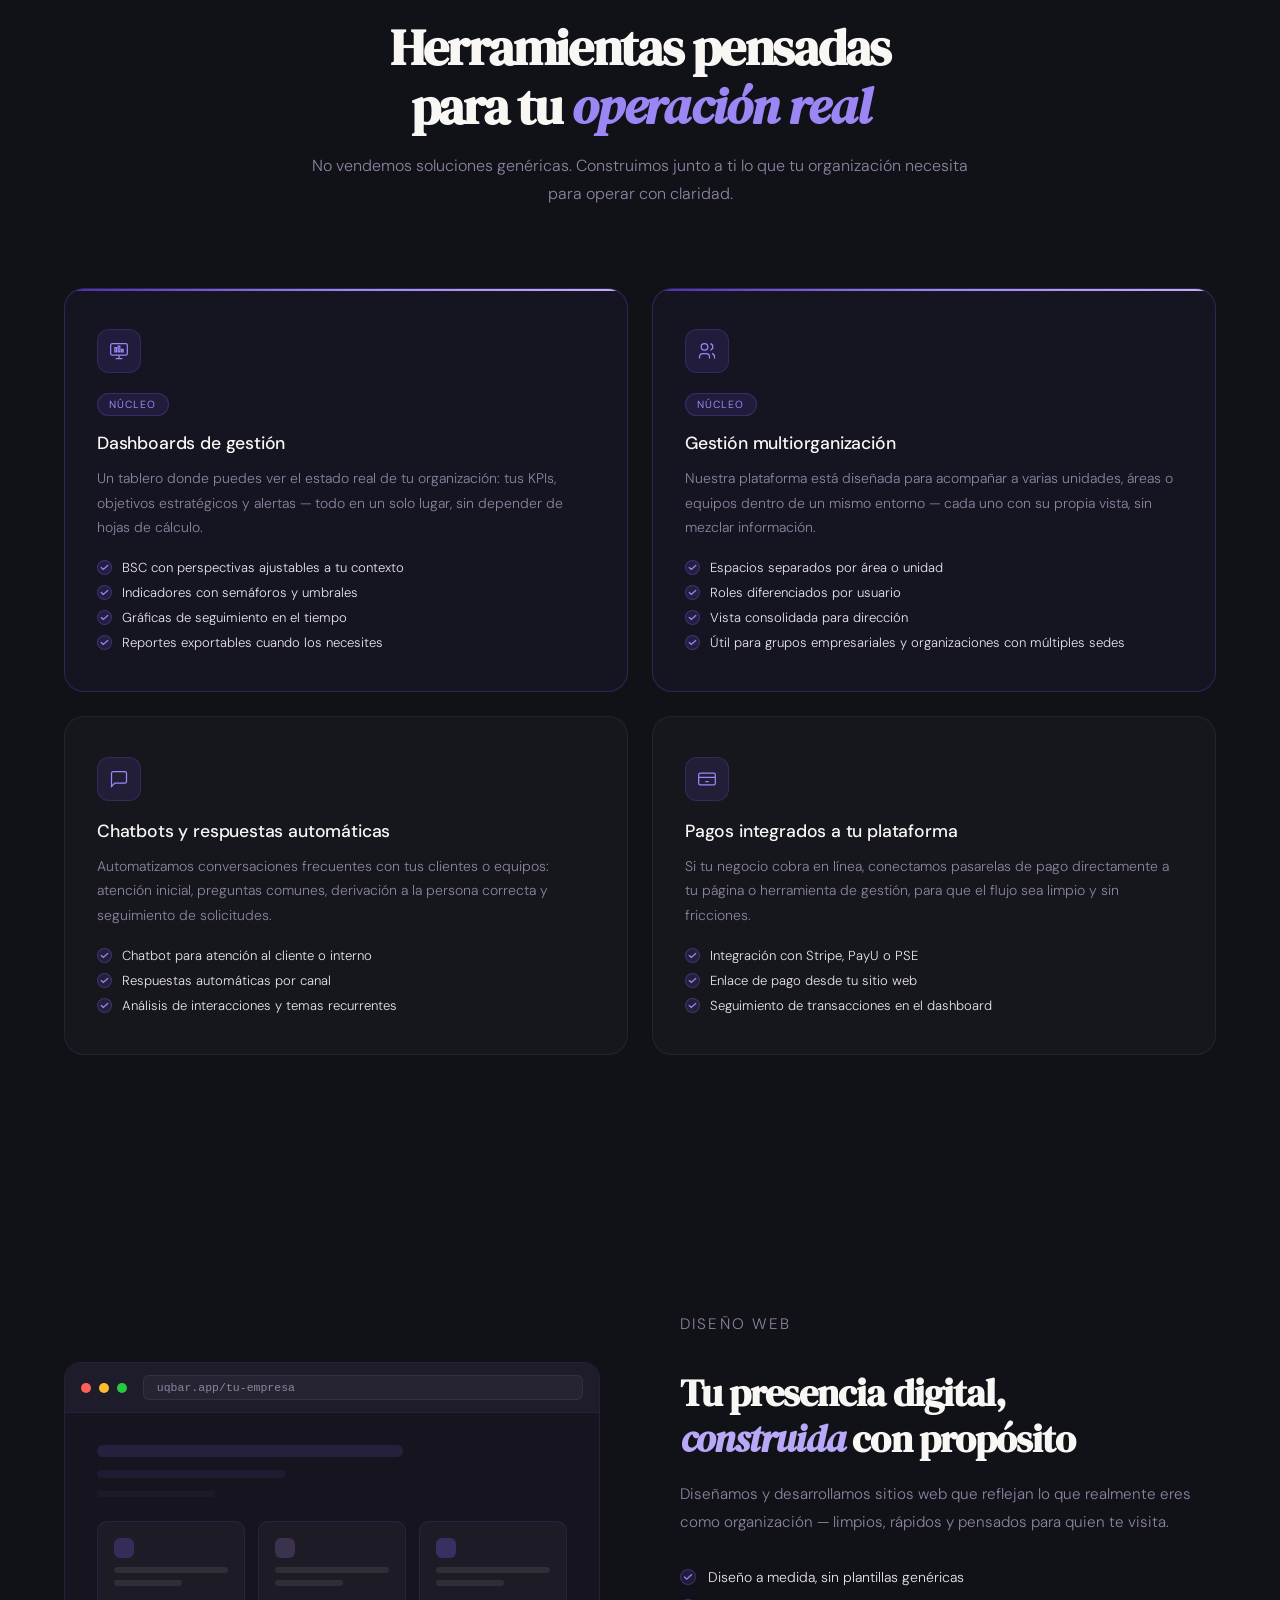
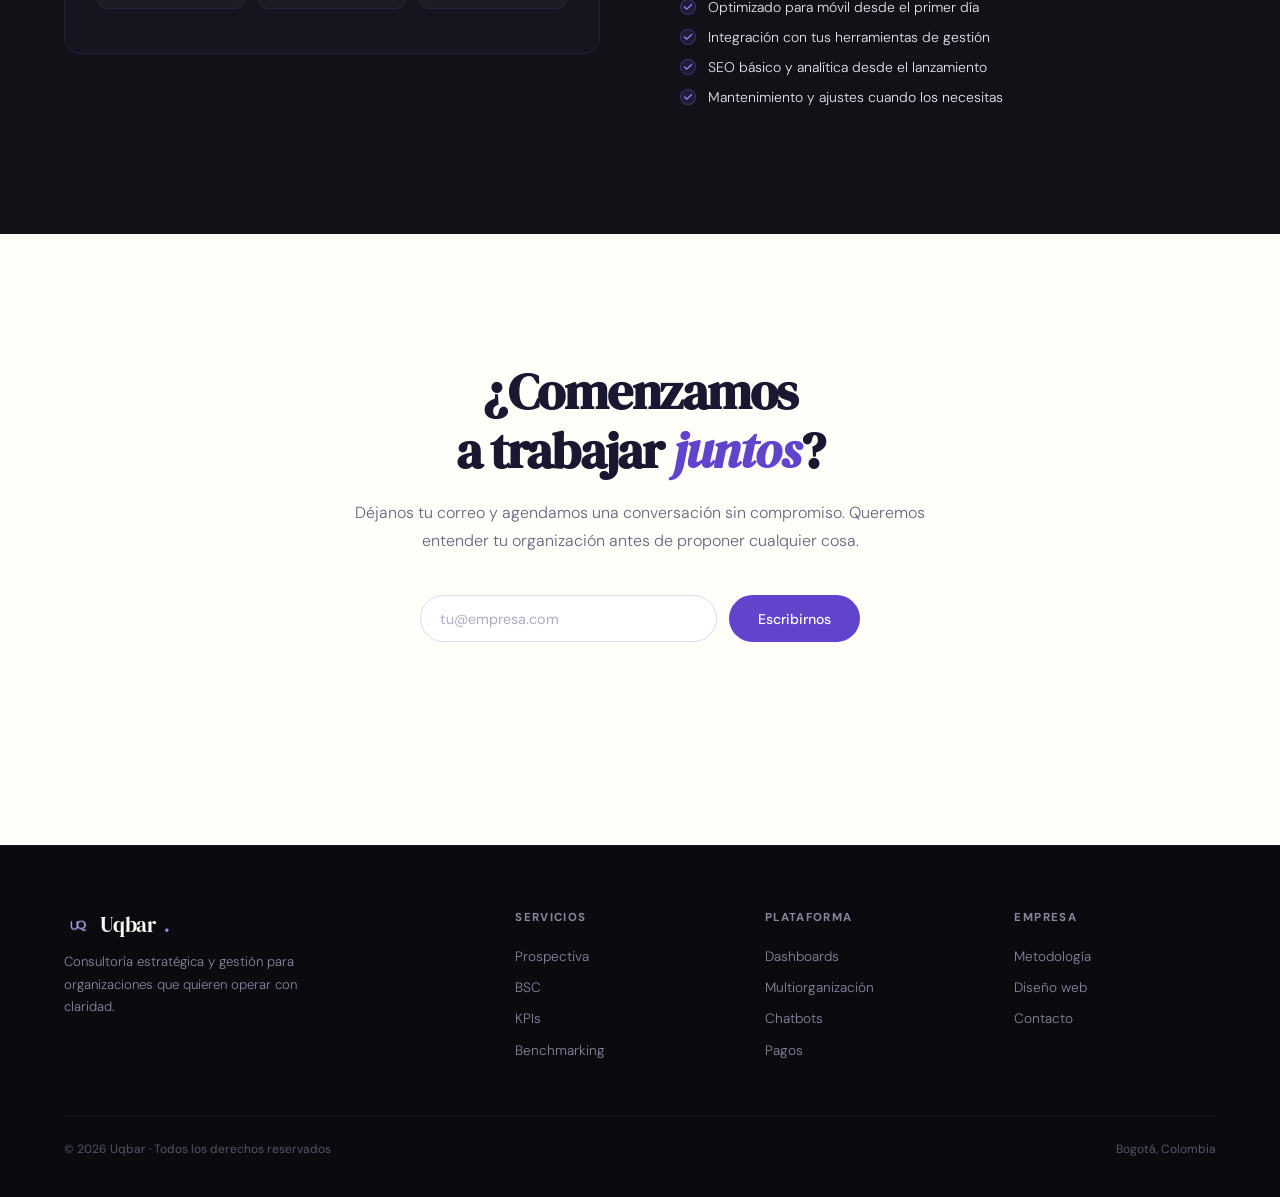
==== commit 8a5c3850: "Add files via upload" ====
--- a/index.html
+++ b/index.html
@@ -33,7 +33,7 @@
 <section class="hero">
   <div class="hero-glow"></div>
   <div class="hero-eyebrow">Consultoría Estratégica &amp; Gestión</div>
-  <h1>Diseñamos sistemas operativos<br><em>simples</em>,<br>sin sistemas complejos</h1>
+  <h1>Convertimos sistemas complejos<br><em>a simples</em><br></h1>
   <p class="hero-sub">Consultoría + dashboards personalizados que tu equipo entiende en 2 minutos.</p>
   <div class="hero-actions">
     <a href="#plataforma" class="btn-primary">Ver qué hacemos</a>
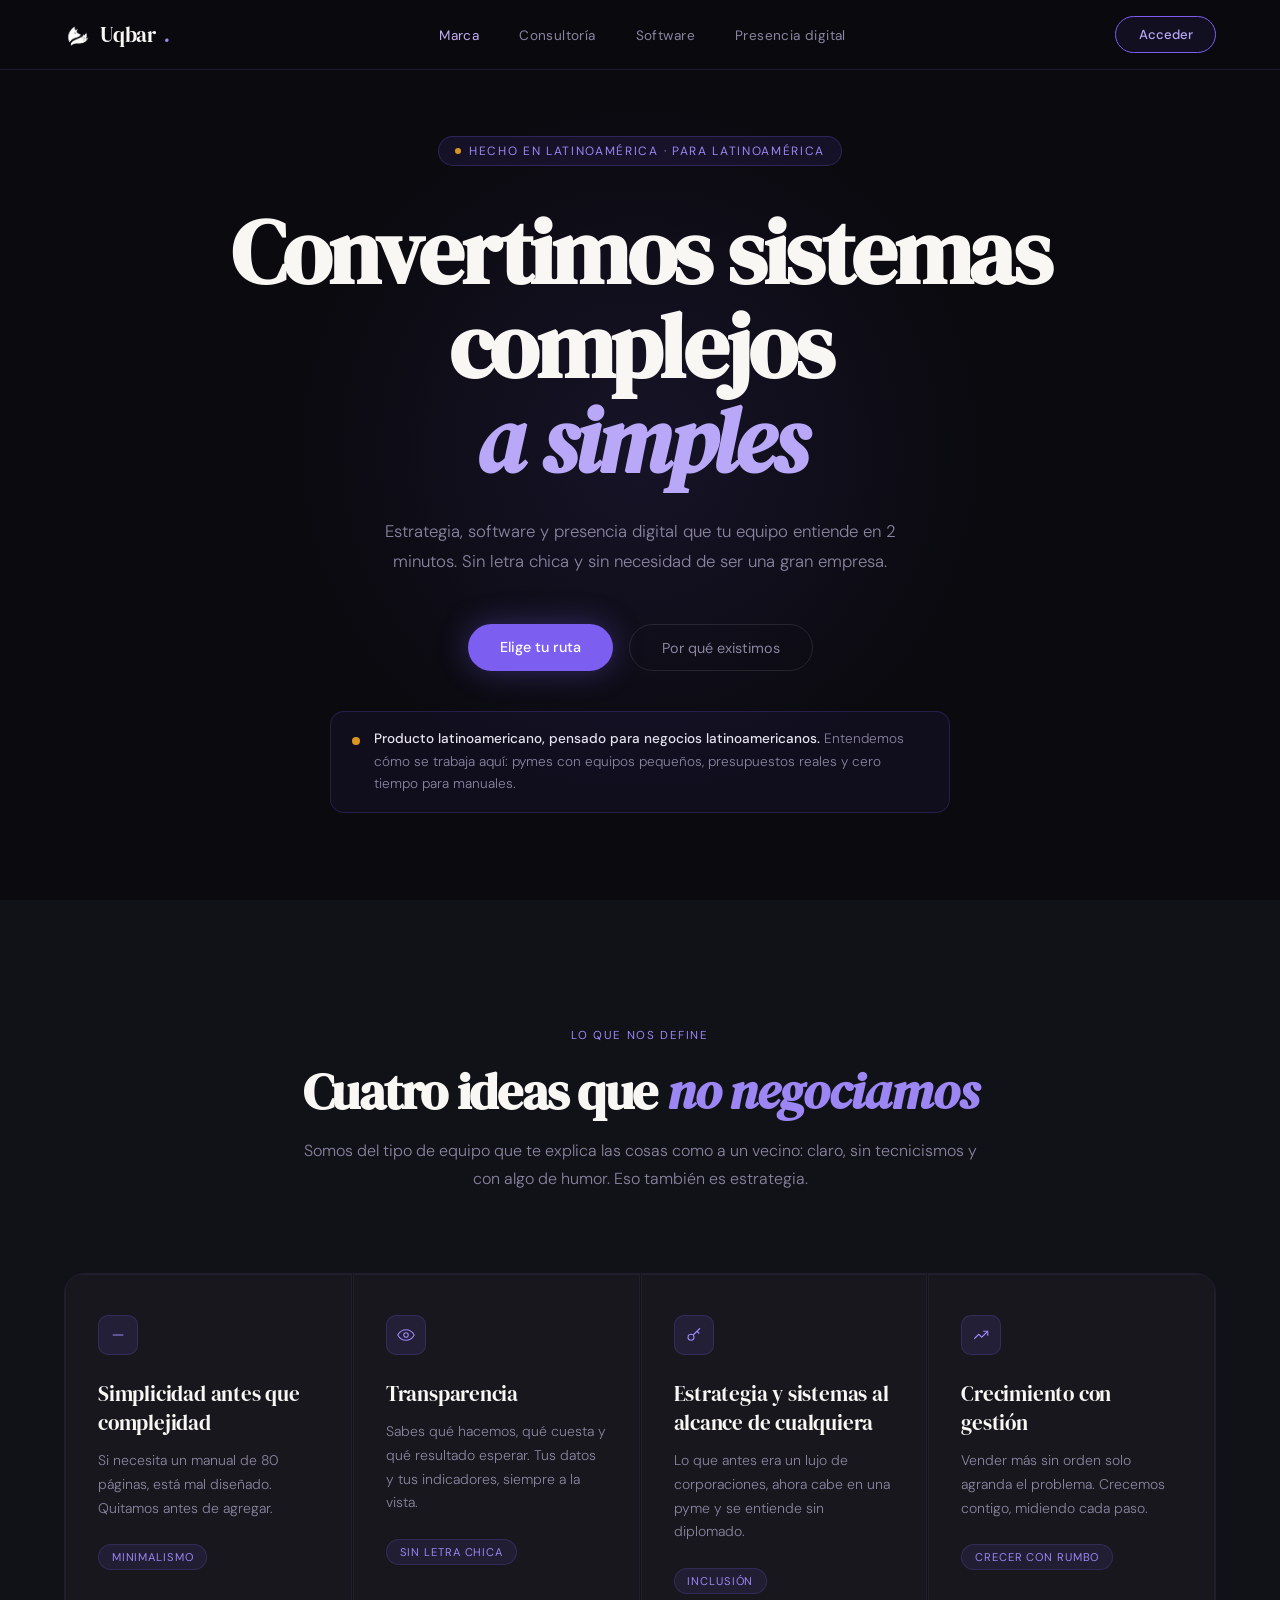
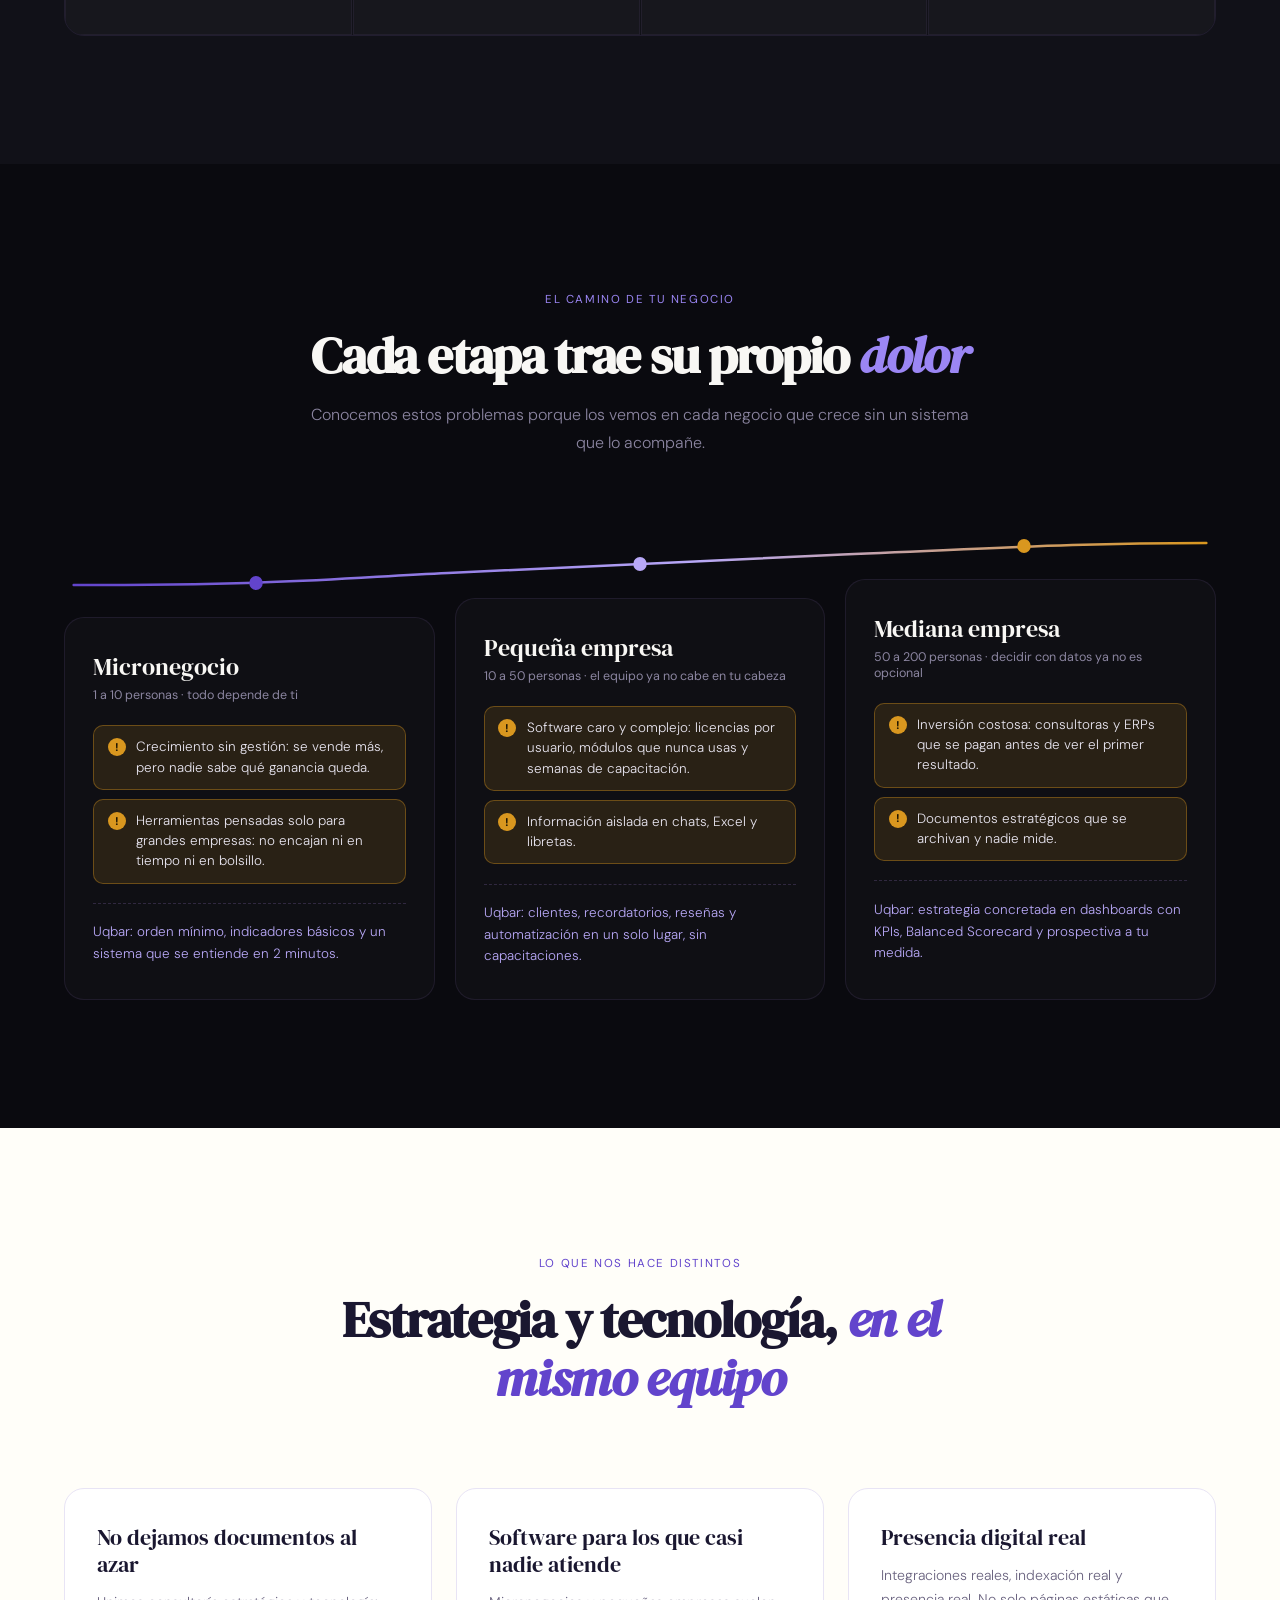
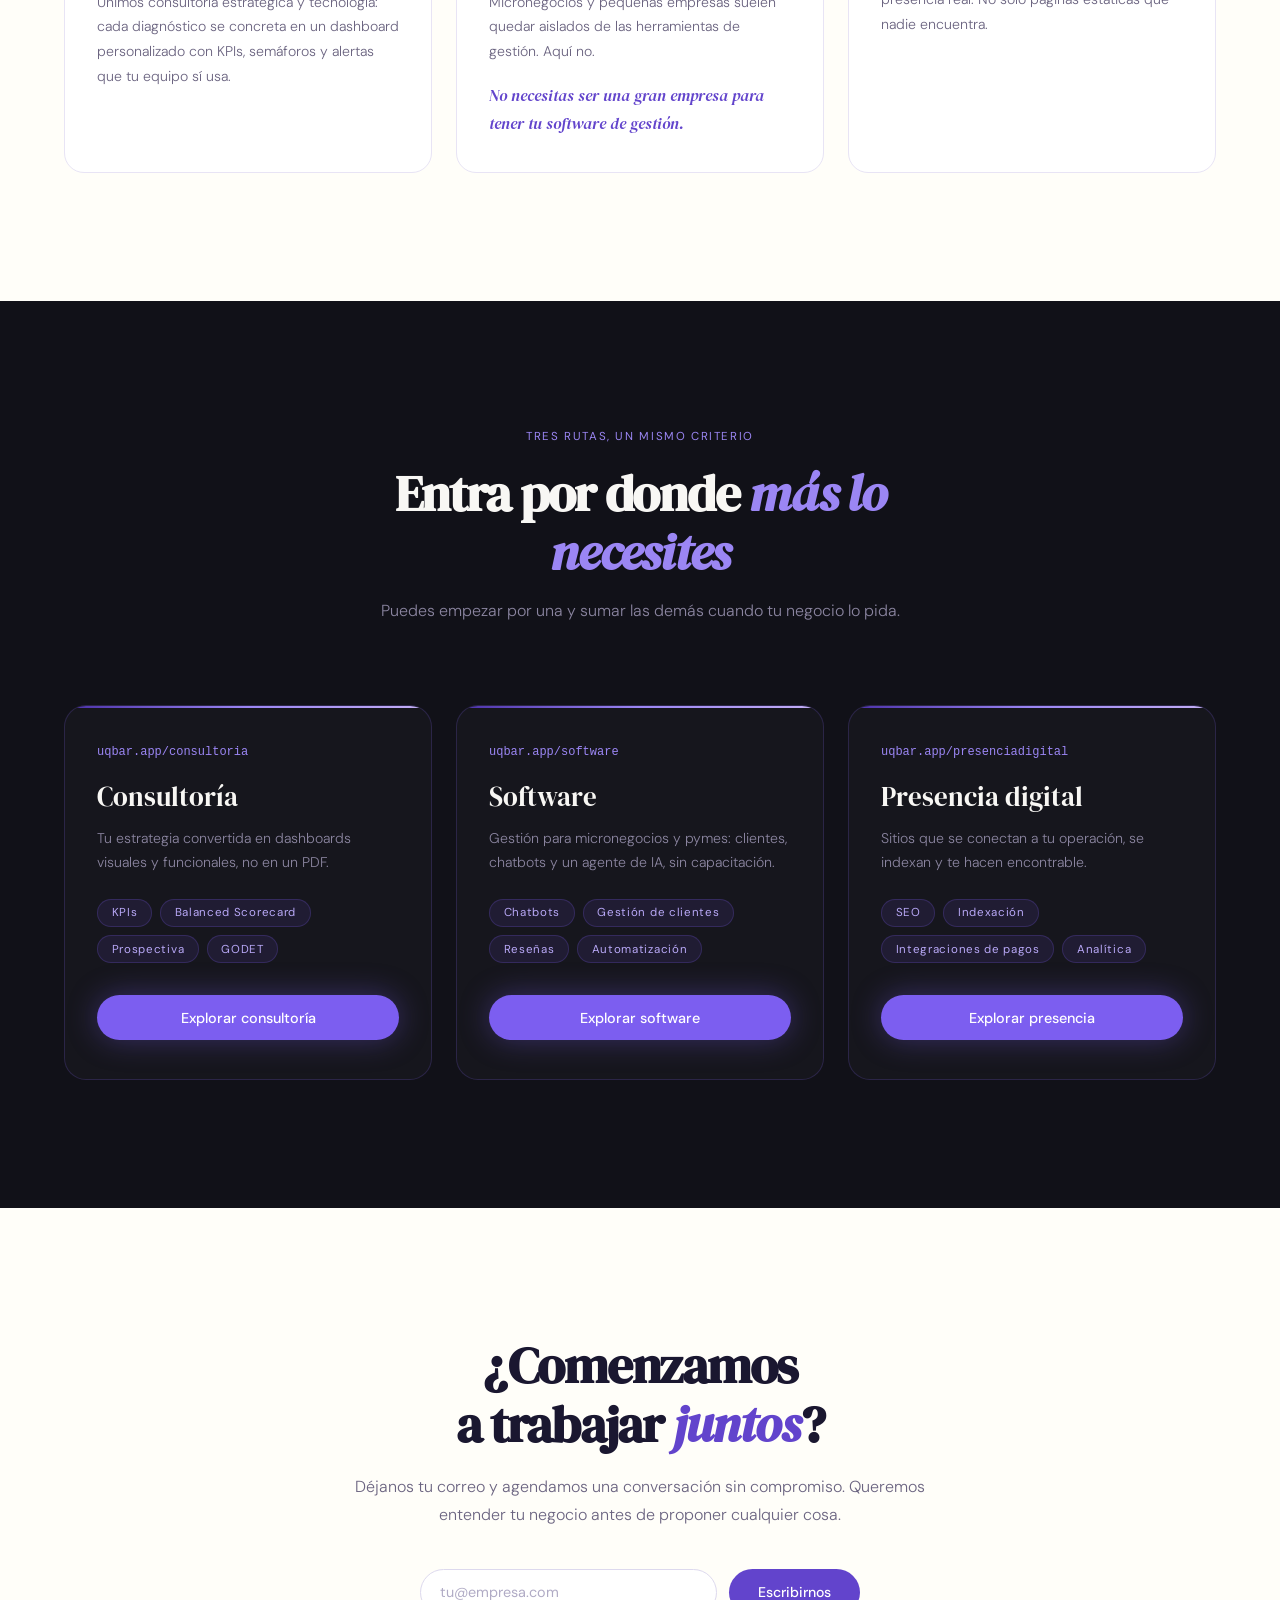
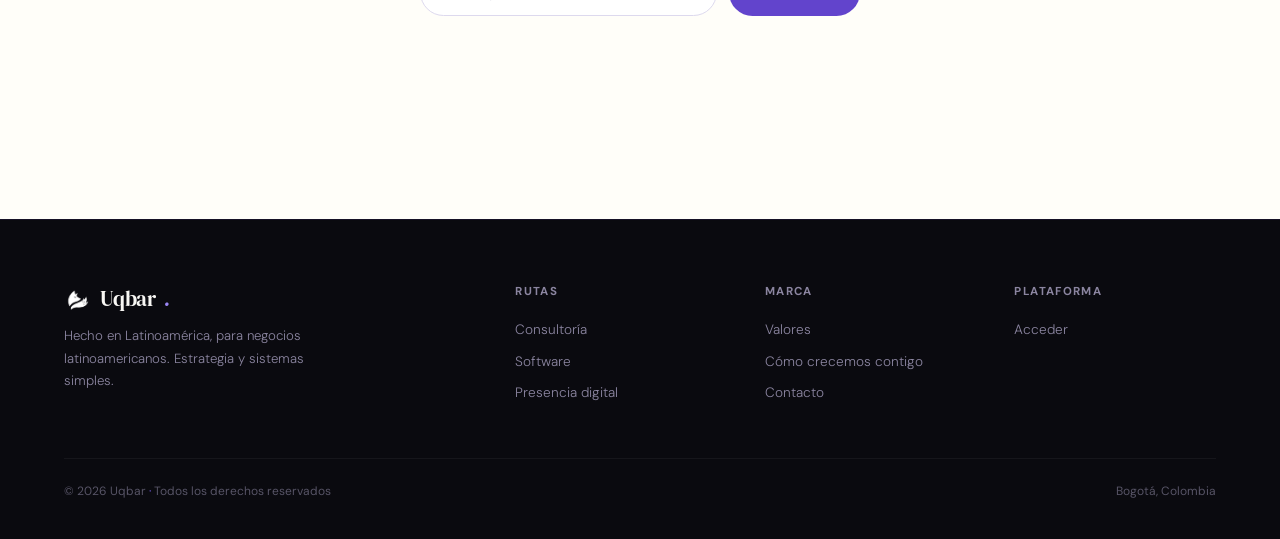
==== commit 57b996b2: "Add files via upload" ====
--- a/index.html
+++ b/index.html
@@ -3,353 +3,129 @@
 <head>
 <meta charset="UTF-8">
 <meta name="viewport" content="width=device-width, initial-scale=1.0">
-<title>Uqbar — Consultoría Estratégica & Gestión</title>
+<title>Uqbar — Estrategia y sistemas simples para Latinoamérica</title>
+<meta name="description" content="Consultoría estratégica, software de gestión y presencia digital para micronegocios, pequeñas y medianas empresas de Latinoamérica.">
 <link rel="icon" type="image/png" href="logouq.png">
 <link href="https://fonts.googleapis.com/css2?family=DM+Serif+Display:ital@0;1&family=DM+Sans:ital,opsz,wght@0,9..40,300;0,9..40,400;0,9..40,500;1,9..40,300&display=swap" rel="stylesheet">
 <link rel="stylesheet" href="style.css">
 </head>
 <body>
-
-<!-- NAV -->
 <nav id="navbar">
-  <a href="#" class="nav-logo">
+  <a href="index.html" class="nav-logo">
     <img src="logouq.png" alt="Uqbar" class="nav-logo-img">
     Uqbar<span>.</span>
   </a>
-  <button class="nav-hamburger" id="hamburger" aria-label="Menú">
+  <button class="nav-hamburger" id="hamburger" aria-label="Menú" aria-expanded="false">
     <span></span><span></span><span></span>
   </button>
-  <ul class="nav-links" id="nav-links">
-    <li><a href="#servicios">Servicios</a></li>
-    <li><a href="#metodologia">Metodología</a></li>
-    <li><a href="#plataforma">Plataforma</a></li>
-    <li><a href="#web">Diseño web</a></li>
-    <li><a href="#contacto">Contacto</a></li>
-  </ul>
-  <a href="#contacto" class="nav-cta">Hablemos</a>
+  <ul class="nav-links" id="nav-links"><li><a href="index.html" class=active>Marca</a></li><li><a href="consultoria/index.html">Consultoría</a></li><li><a href="software/index.html">Software</a></li><li><a href="presenciadigital/index.html">Presencia digital</a></li><li class="nav-mobile-cta"><a href="https://hub.uqbar.app">Acceder</a></li></ul>
+  <a href="https://hub.uqbar.app" class="nav-cta">Acceder</a>
 </nav>
-
-<!-- HERO -->
 <section class="hero">
   <div class="hero-glow"></div>
-  <div class="hero-eyebrow">Consultoría Estratégica &amp; Gestión</div>
-  <h1>Convertimos sistemas complejos<br><em>a simples</em><br></h1>
-  <p class="hero-sub">Consultoría + dashboards personalizados que tu equipo entiende en 2 minutos.</p>
-  <div class="hero-actions">
-    <a href="#plataforma" class="btn-primary">Ver qué hacemos</a>
-    <a href="#metodologia" class="btn-ghost">Nuestra metodología</a>
+  <div class="hero-eyebrow hero-eyebrow--lat">Hecho en Latinoamérica · para Latinoamérica</div>
+  <h1>Convertimos sistemas complejos<br><em>a simples</em></h1>
+  <p class="hero-sub">Estrategia, software y presencia digital que tu equipo entiende en 2 minutos. Sin letra chica y sin necesidad de ser una gran empresa.</p>
+  <div class="hero-actions"><a href="#rutas" class="btn-primary">Elige tu ruta</a><a href="#camino" class="btn-ghost">Por qué existimos</a></div>
+  <div class="lat-note"><i></i><span><b>Producto latinoamericano, pensado para negocios latinoamericanos.</b> Entendemos cómo se trabaja aquí: pymes con equipos pequeños, presupuestos reales y cero tiempo para manuales.</span></div>
+</section>
+<section class="services" id="valores">
+  <div class="section-header reveal">
+    <p class="section-tag">Lo que nos define</p>
+    <h2 class="section-h2">Cuatro ideas que <em>no negociamos</em></h2>
+    <p class="section-sub">Somos del tipo de equipo que te explica las cosas como a un vecino: claro, sin tecnicismos y con algo de humor. Eso también es estrategia.</p>
+  </div>
+  <div class="services-grid values-grid reveal">
+    <div class="service-card"><div class="service-icon"><svg viewBox="0 0 24 24"><path d="M5 12h14"/></svg></div><h3>Simplicidad antes que complejidad</h3><p>Si necesita un manual de 80 páginas, está mal diseñado. Quitamos antes de agregar.</p><span class="service-tag">Minimalismo</span></div>
+    <div class="service-card"><div class="service-icon"><svg viewBox="0 0 24 24"><path d="M1 12s4-7 11-7 11 7 11 7-4 7-11 7S1 12 1 12z"/><circle cx="12" cy="12" r="3"/></svg></div><h3>Transparencia</h3><p>Sabes qué hacemos, qué cuesta y qué resultado esperar. Tus datos y tus indicadores, siempre a la vista.</p><span class="service-tag">Sin letra chica</span></div>
+    <div class="service-card"><div class="service-icon"><svg viewBox="0 0 24 24"><circle cx="8" cy="15" r="4"/><path d="M11 12l9-9M16 7l3 3"/></svg></div><h3>Estrategia y sistemas al alcance de cualquiera</h3><p>Lo que antes era un lujo de corporaciones, ahora cabe en una pyme y se entiende sin diplomado.</p><span class="service-tag">Inclusión</span></div>
+    <div class="service-card"><div class="service-icon"><svg viewBox="0 0 24 24"><polyline points="3 17 9 11 13 15 21 7"/><polyline points="15 7 21 7 21 13"/></svg></div><h3>Crecimiento con gestión</h3><p>Vender más sin orden solo agranda el problema. Crecemos contigo, midiendo cada paso.</p><span class="service-tag">Crecer con rumbo</span></div>
   </div>
 </section>
-
-<!-- METODOLOGÍAS STRIP -->
-<div class="logos-strip">
-  <p class="logos-label">Metodologías y marcos de trabajo</p>
-  <div class="logos-row">
-    <span class="logo-pill">Balanced Scorecard</span>
-    <span class="logo-pill">Benchmarking</span>
-    <span class="logo-pill">Prospectiva</span>
-    <span class="logo-pill">KPI Framework</span>
+<section class="sec sec--black" id="camino">
+  <div class="section-header reveal">
+    <p class="section-tag">El camino de tu negocio</p>
+    <h2 class="section-h2">Cada etapa trae su propio <em>dolor</em></h2>
+    <p class="section-sub">Conocemos estos problemas porque los vemos en cada negocio que crece sin un sistema que lo acompañe.</p>
   </div>
-</div>
-
-<!-- SERVICES -->
-<section class="services" id="servicios">
-  <div class="section-header reveal">
-    <p class="section-tag">Nuestros servicios</p>
-    <h2 class="section-h2">Estrategia que <em>trasciende</em><br>el corto plazo</h2>
-    <p class="section-sub">Combinamos visión de largo alcance con herramientas de gestión probadas para transformar organizaciones.</p>
-  </div>
-  <div class="services-grid reveal">
-    <div class="service-card">
-      <div class="service-icon">
-        <svg viewBox="0 0 24 24"><circle cx="12" cy="12" r="3"/><path d="M12 2v3M12 19v3M2 12h3M19 12h3M4.93 4.93l2.12 2.12M16.95 16.95l2.12 2.12M4.93 19.07l2.12-2.12M16.95 7.05l2.12-2.12"/></svg>
-      </div>
-      <h3>Prospectiva Estratégica</h3>
-      <p>Análisis de tendencias, escenarios posibles y señales de cambio para que tu organización tome decisiones hoy con visión de mañana.</p>
-      <span class="service-tag">Anticipación al cambio</span>
-    </div>
-    <div class="service-card">
-      <div class="service-icon">
-        <svg viewBox="0 0 24 24"><rect x="3" y="3" width="7" height="7" rx="1"/><rect x="14" y="3" width="7" height="7" rx="1"/><rect x="3" y="14" width="7" height="7" rx="1"/><rect x="14" y="14" width="7" height="7" rx="1"/></svg>
-      </div>
-      <h3>Balanced Scorecard</h3>
-      <p>Diseño e implementación de cuadros de mando integral alineados con la visión, perspectivas y objetivos estratégicos.</p>
-      <span class="service-tag">BSC</span>
-    </div>
-    <div class="service-card">
-      <div class="service-icon">
-        <svg viewBox="0 0 24 24"><polyline points="22 12 18 12 15 21 9 3 6 12 2 12"/></svg>
-      </div>
-      <h3>KPIs &amp; Métricas</h3>
-      <p>Definición de indicadores clave de desempeño con metodología SMART, dashboards y sistemas de seguimiento continuo.</p>
-      <span class="service-tag">Medición</span>
-    </div>
-    <div class="service-card">
-      <div class="service-icon">
-        <svg viewBox="0 0 24 24"><path d="M17 21v-2a4 4 0 0 0-4-4H5a4 4 0 0 0-4 4v2"/><circle cx="9" cy="7" r="4"/><path d="M23 21v-2a4 4 0 0 0-3-3.87"/><path d="M16 3.13a4 4 0 0 1 0 7.75"/></svg>
-      </div>
-      <h3>Benchmarking</h3>
-      <p>Análisis comparativo con referentes del sector para identificar brechas, mejores prácticas y oportunidades de mejora.</p>
-      <span class="service-tag">Análisis</span>
+  <div class="journey reveal">
+    <div class="journey-rail"><svg viewBox="0 0 1200 56" preserveAspectRatio="none" aria-hidden="true">
+      <defs><linearGradient id="railGrad" x1="0" x2="1"><stop offset="0" stop-color="#6244cc"/><stop offset=".55" stop-color="#b8a8f7"/><stop offset="1" stop-color="#d9971f"/></linearGradient></defs>
+      <path class="rail-path" d="M10 48 C 250 48, 300 40, 400 36 S 640 24, 800 18 S 1050 6, 1190 6"/>
+      <circle cx="200" cy="46" r="7" fill="#6244cc"/><circle cx="600" cy="27" r="7" fill="#b8a8f7"/><circle cx="1000" cy="9" r="7" fill="#d9971f"/></svg></div>
+    <div class="journey-stages">
+      <div class="stage"><div class="stage-size">Micronegocio</div><div class="stage-meta">1 a 10 personas · todo depende de ti</div>
+        <div class="pain">Crecimiento sin gestión: se vende más, pero nadie sabe qué ganancia queda.</div>
+        <div class="pain">Herramientas pensadas solo para grandes empresas: no encajan ni en tiempo ni en bolsillo.</div>
+        <p class="fix">Uqbar: orden mínimo, indicadores básicos y un sistema que se entiende en 2 minutos.</p></div>
+      <div class="stage"><div class="stage-size">Pequeña empresa</div><div class="stage-meta">10 a 50 personas · el equipo ya no cabe en tu cabeza</div>
+        <div class="pain">Software caro y complejo: licencias por usuario, módulos que nunca usas y semanas de capacitación.</div>
+        <div class="pain">Información aislada en chats, Excel y libretas.</div>
+        <p class="fix">Uqbar: clientes, recordatorios, reseñas y automatización en un solo lugar, sin capacitaciones.</p></div>
+      <div class="stage"><div class="stage-size">Mediana empresa</div><div class="stage-meta">50 a 200 personas · decidir con datos ya no es opcional</div>
+        <div class="pain">Inversión costosa: consultoras y ERPs que se pagan antes de ver el primer resultado.</div>
+        <div class="pain">Documentos estratégicos que se archivan y nadie mide.</div>
+        <p class="fix">Uqbar: estrategia concretada en dashboards con KPIs, Balanced Scorecard y prospectiva a tu medida.</p></div>
     </div>
   </div>
 </section>
-
-<!-- APPROACH -->
-<section class="approach" id="metodologia">
-  <div class="approach-inner">
-    <div class="reveal">
-      <p class="section-tag" style="color:var(--violet-600);">Nuestra metodología</p>
-      <h2 class="section-h2 dark" style="margin-bottom:0.5rem">Del diagnóstico<br>a la <em>transformación</em></h2>
-      <p class="section-sub dark" style="margin-bottom:2rem;">Un proceso estructurado en cuatro fases que garantiza resultados medibles y sostenibles.</p>
-      <div class="approach-steps">
-        <div class="step">
-          <div class="step-num">01</div>
-          <div class="step-text">
-            <h4>Diagnóstico estratégico</h4>
-            <p>Análisis profundo del entorno, capacidades internas y brechas entre el estado actual y el deseado.</p>
-          </div>
-        </div>
-        <div class="step">
-          <div class="step-num">02</div>
-          <div class="step-text">
-            <h4>Diseño de la arquitectura</h4>
-            <p>Construcción del BSC, definición de perspectivas, objetivos e indicadores alineados a la estrategia.</p>
-          </div>
-        </div>
-        <div class="step">
-          <div class="step-num">03</div>
-          <div class="step-text">
-            <h4>Implementación y formación</h4>
-            <p>Despliegue de herramientas, capacitación de equipos y activación de dashboards de seguimiento.</p>
-          </div>
-        </div>
-        <div class="step">
-          <div class="step-num">04</div>
-          <div class="step-text">
-            <h4>Monitoreo y optimización</h4>
-            <p>Revisión periódica de KPIs, ajustes estratégicos y benchmarking continuo con el sector.</p>
-          </div>
-        </div>
-      </div>
-    </div>
-    <div class="approach-visual reveal">
-      <div class="browser-bar-mini">
-        <div class="b-dot" style="background:#ff5f56"></div>
-        <div class="b-dot" style="background:#ffbd2e"></div>
-        <div class="b-dot" style="background:#27c93f"></div>
-        <div class="browser-url-mini">uqbar.app/dashboard</div>
-      </div>
-      <div class="dash-preview">
-        <div class="dash-header-row">
-          <div class="dash-kpi-card">
-            <div class="dash-kpi-label">Objetivos activos</div>
-            <div class="dash-kpi-val">12</div>
-          </div>
-          <div class="dash-kpi-card accent">
-            <div class="dash-kpi-label">Alertas pendientes</div>
-            <div class="dash-kpi-val">3</div>
-          </div>
-          <div class="dash-kpi-card">
-            <div class="dash-kpi-label">Usuarios</div>
-            <div class="dash-kpi-val">—</div>
-          </div>
-        </div>
-        <div class="dash-bar-section">
-          <div class="dash-bar-row">
-            <span class="dash-bar-label">Perspectiva Financiera</span>
-            <div class="dash-bar-track"><div class="dash-bar-fill" style="--w:72%"></div></div>
-          </div>
-          <div class="dash-bar-row">
-            <span class="dash-bar-label">Clientes</span>
-            <div class="dash-bar-track"><div class="dash-bar-fill" style="--w:88%"></div></div>
-          </div>
-          <div class="dash-bar-row">
-            <span class="dash-bar-label">Procesos Internos</span>
-            <div class="dash-bar-track"><div class="dash-bar-fill" style="--w:55%"></div></div>
-          </div>
-          <div class="dash-bar-row">
-            <span class="dash-bar-label">Aprendizaje</span>
-            <div class="dash-bar-track"><div class="dash-bar-fill" style="--w:64%"></div></div>
-          </div>
-        </div>
-      </div>
-    </div>
+<section class="sec sec--light" id="diferenciales">
+  <div class="section-header reveal">
+    <p class="section-tag" style="color:var(--violet-600)">Lo que nos hace distintos</p>
+    <h2 class="section-h2 dark">Estrategia y tecnología, <em>en el mismo equipo</em></h2>
+    
+  </div>
+  <div class="pillars reveal">
+    <div class="pillar"><h3>No dejamos documentos al azar</h3><p>Unimos consultoría estratégica y tecnología: cada diagnóstico se concreta en un dashboard personalizado con KPIs, semáforos y alertas que tu equipo sí usa.</p></div>
+    <div class="pillar"><h3>Software para los que casi nadie atiende</h3><p>Micronegocios y pequeñas empresas suelen quedar aislados de las herramientas de gestión. Aquí no.</p><p class="tagline">No necesitas ser una gran empresa para tener tu software de gestión.</p></div>
+    <div class="pillar"><h3>Presencia digital real</h3><p>Integraciones reales, indexación real y presencia real. No solo páginas estáticas que nadie encuentra.</p></div>
   </div>
 </section>
-
-<!-- PLATAFORMA -->
-<section class="plataforma" id="plataforma">
+<section class="sec sec--dark" id="rutas">
   <div class="section-header reveal">
-    <p class="section-tag">Lo que construimos</p>
-    <h2 class="section-h2">Herramientas pensadas<br>para tu <em>operación real</em></h2>
-    <p class="section-sub">No vendemos soluciones genéricas. Construimos junto a ti lo que tu organización necesita para operar con claridad.</p>
+    <p class="section-tag">Tres rutas, un mismo criterio</p>
+    <h2 class="section-h2">Entra por donde <em>más lo necesites</em></h2>
+    <p class="section-sub">Puedes empezar por una y sumar las demás cuando tu negocio lo pida.</p>
   </div>
-  <div class="platform-grid reveal">
-
-    <div class="platform-card platform-card--featured">
-      <div class="platform-card-icon">
-        <svg viewBox="0 0 24 24"><rect x="2" y="3" width="20" height="14" rx="2"/><path d="M8 21h8M12 17v4"/><path d="M7 8h2v5H7zM11 6h2v7h-2zM15 10h2v3h-2z"/></svg>
-      </div>
-      <div class="platform-card-badge">Núcleo</div>
-      <h3>Dashboards de gestión</h3>
-      <p>Un tablero donde puedes ver el estado real de tu organización: tus KPIs, objetivos estratégicos y alertas — todo en un solo lugar, sin depender de hojas de cálculo.</p>
-      <ul class="platform-features">
-        <li>BSC con perspectivas ajustables a tu contexto</li>
-        <li>Indicadores con semáforos y umbrales</li>
-        <li>Gráficas de seguimiento en el tiempo</li>
-        <li>Reportes exportables cuando los necesites</li>
-      </ul>
-    </div>
-
-    <div class="platform-card platform-card--featured">
-      <div class="platform-card-icon">
-        <svg viewBox="0 0 24 24"><circle cx="9" cy="7" r="4"/><path d="M3 21v-2a4 4 0 0 1 4-4h4a4 4 0 0 1 4 4v2"/><path d="M16 3.13a4 4 0 0 1 0 7.75"/><path d="M21 21v-2a4 4 0 0 0-3-3.87"/></svg>
-      </div>
-      <div class="platform-card-badge">Núcleo</div>
-      <h3>Gestión multiorganización</h3>
-      <p>Nuestra plataforma está diseñada para acompañar a varias unidades, áreas o equipos dentro de un mismo entorno — cada uno con su propia vista, sin mezclar información.</p>
-      <ul class="platform-features">
-        <li>Espacios separados por área o unidad</li>
-        <li>Roles diferenciados por usuario</li>
-        <li>Vista consolidada para dirección</li>
-        <li>Útil para grupos empresariales y organizaciones con múltiples sedes</li>
-      </ul>
-    </div>
-
-    <div class="platform-card">
-      <div class="platform-card-icon">
-        <svg viewBox="0 0 24 24"><path d="M21 15a2 2 0 0 1-2 2H7l-4 4V5a2 2 0 0 1 2-2h14a2 2 0 0 1 2 2z"/></svg>
-      </div>
-      <h3>Chatbots y respuestas automáticas</h3>
-      <p>Automatizamos conversaciones frecuentes con tus clientes o equipos: atención inicial, preguntas comunes, derivación a la persona correcta y seguimiento de solicitudes.</p>
-      <ul class="platform-features">
-        <li>Chatbot para atención al cliente o interno</li>
-        <li>Respuestas automáticas por canal</li>
-        <li>Análisis de interacciones y temas recurrentes</li>
-      </ul>
-    </div>
-
-    <div class="platform-card">
-      <div class="platform-card-icon">
-        <svg viewBox="0 0 24 24"><rect x="2" y="5" width="20" height="14" rx="2"/><path d="M2 10h20"/><path d="M6 15h.01M10 15h4"/></svg>
-      </div>
-      <h3>Pagos integrados a tu plataforma</h3>
-      <p>Si tu negocio cobra en línea, conectamos pasarelas de pago directamente a tu página o herramienta de gestión, para que el flujo sea limpio y sin fricciones.</p>
-      <ul class="platform-features">
-        <li>Integración con Stripe, PayU o PSE</li>
-        <li>Enlace de pago desde tu sitio web</li>
-        <li>Seguimiento de transacciones en el dashboard</li>
-      </ul>
-    </div>
-
+  <div class="routes reveal">
+    <a class="route" href="consultoria/index.html"><div class="route-path">uqbar.app/consultoria</div><h3>Consultoría</h3><p>Tu estrategia convertida en dashboards visuales y funcionales, no en un PDF.</p><div class="chips"><span class="chip">KPIs</span><span class="chip">Balanced Scorecard</span><span class="chip">Prospectiva</span><span class="chip">GODET</span></div><span class="btn-primary">Explorar consultoría</span></a>
+    <a class="route" href="software/index.html"><div class="route-path">uqbar.app/software</div><h3>Software</h3><p>Gestión para micronegocios y pymes: clientes, chatbots y un agente de IA, sin capacitación.</p><div class="chips"><span class="chip">Chatbots</span><span class="chip">Gestión de clientes</span><span class="chip">Reseñas</span><span class="chip">Automatización</span></div><span class="btn-primary">Explorar software</span></a>
+    <a class="route" href="presenciadigital/index.html"><div class="route-path">uqbar.app/presenciadigital</div><h3>Presencia digital</h3><p>Sitios que se conectan a tu operación, se indexan y te hacen encontrable.</p><div class="chips"><span class="chip">SEO</span><span class="chip">Indexación</span><span class="chip">Integraciones de pagos</span><span class="chip">Analítica</span></div><span class="btn-primary">Explorar presencia</span></a>
   </div>
 </section>
-
-<!-- WEB DESIGN -->
-<section class="webdesign" id="web">
-  <div class="webdesign-inner">
-    <div class="browser-mock reveal">
-      <div class="browser-bar">
-        <div class="b-dot" style="background:#ff5f56"></div>
-        <div class="b-dot" style="background:#ffbd2e"></div>
-        <div class="b-dot" style="background:#27c93f"></div>
-        <div class="browser-url">uqbar.app/tu-empresa</div>
-      </div>
-      <div class="browser-content">
-        <div class="mock-hero-bar"></div>
-        <div class="mock-hero-bar short"></div>
-        <div class="mock-hero-bar xs"></div>
-        <div class="mock-card-row">
-          <div class="mock-card">
-            <div class="mock-card-dot"></div>
-            <div class="mock-card-line"></div>
-            <div class="mock-card-line short"></div>
-          </div>
-          <div class="mock-card">
-            <div class="mock-card-dot" style="background:rgba(180,140,240,0.2)"></div>
-            <div class="mock-card-line"></div>
-            <div class="mock-card-line short"></div>
-          </div>
-          <div class="mock-card">
-            <div class="mock-card-dot" style="background:rgba(124,94,240,0.3)"></div>
-            <div class="mock-card-line"></div>
-            <div class="mock-card-line short"></div>
-          </div>
-        </div>
-      </div>
-    </div>
-    <div class="webdesign-copy reveal">
-      <p class="section-tag">Diseño web</p>
-      <h3>Tu presencia digital,<br><em>construida</em> con propósito</h3>
-      <p>Diseñamos y desarrollamos sitios web que reflejan lo que realmente eres como organización — limpios, rápidos y pensados para quien te visita.</p>
-      <ul class="feature-list">
-        <li>Diseño a medida, sin plantillas genéricas</li>
-        <li>Optimizado para móvil desde el primer día</li>
-        <li>Integración con tus herramientas de gestión</li>
-        <li>SEO básico y analítica desde el lanzamiento</li>
-        <li>Mantenimiento y ajustes cuando los necesitas</li>
-      </ul>
-    </div>
-  </div>
-</section>
-
-<!-- CTA -->
 <section class="cta-section" id="contacto">
   <div class="cta-inner reveal">
     <h2>¿Comenzamos<br>a trabajar <em>juntos</em>?</h2>
-    <p>Déjanos tu correo y agendamos una conversación sin compromiso. Queremos entender tu organización antes de proponer cualquier cosa.</p>
+    <p>Déjanos tu correo y agendamos una conversación sin compromiso. Queremos entender tu negocio antes de proponer cualquier cosa.</p>
     <div class="cta-form">
-      <input type="email" placeholder="tu@empresa.com" id="cta-email">
+      <input type="email" placeholder="tu@empresa.com" id="cta-email" aria-label="Correo">
       <button class="btn-primary-light" id="cta-btn">Escribirnos</button>
     </div>
     <p class="cta-feedback" id="cta-feedback"></p>
   </div>
 </section>
-
-<!-- FOOTER -->
 <footer>
   <div class="footer-inner">
     <div class="footer-brand">
-      <div class="nav-logo footer-logo">
-        <img src="logouq.png" alt="Uqbar" class="nav-logo-img">
-        Uqbar<span>.</span>
-      </div>
-      <p>Consultoría estratégica y gestión para organizaciones que quieren operar con claridad.</p>
+      <div class="nav-logo footer-logo"><img src="logouq.png" alt="Uqbar" class="nav-logo-img">Uqbar<span>.</span></div>
+      <p>Hecho en Latinoamérica, para negocios latinoamericanos. Estrategia y sistemas simples.</p>
     </div>
-    <div class="footer-col">
-      <h5>Servicios</h5>
-      <ul>
-        <li><a href="#servicios">Prospectiva</a></li>
-        <li><a href="#servicios">BSC</a></li>
-        <li><a href="#servicios">KPIs</a></li>
-        <li><a href="#servicios">Benchmarking</a></li>
-      </ul>
-    </div>
-    <div class="footer-col">
-      <h5>Plataforma</h5>
-      <ul>
-        <li><a href="#plataforma">Dashboards</a></li>
-        <li><a href="#plataforma">Multiorganización</a></li>
-        <li><a href="#plataforma">Chatbots</a></li>
-        <li><a href="#plataforma">Pagos</a></li>
-      </ul>
-    </div>
-    <div class="footer-col">
-      <h5>Empresa</h5>
-      <ul>
-        <li><a href="#metodologia">Metodología</a></li>
-        <li><a href="#web">Diseño web</a></li>
-        <li><a href="#contacto">Contacto</a></li>
-      </ul>
-    </div>
+    <div class="footer-col"><h5>Rutas</h5><ul>
+      <li><a href="consultoria/index.html">Consultoría</a></li>
+      <li><a href="software/index.html">Software</a></li>
+      <li><a href="presenciadigital/index.html">Presencia digital</a></li></ul></div>
+    <div class="footer-col"><h5>Marca</h5><ul>
+      <li><a href="index.html#valores">Valores</a></li>
+      <li><a href="index.html#camino">Cómo crecemos contigo</a></li>
+      <li><a href="#contacto">Contacto</a></li></ul></div>
+    <div class="footer-col"><h5>Plataforma</h5><ul>
+      <li><a href="https://hub.uqbar.app">Acceder</a></li></ul></div>
   </div>
   <div class="footer-bottom">
     <span>© 2026 Uqbar <span class="footer-dot">·</span> Todos los derechos reservados</span>
     <span>Bogotá, Colombia</span>
   </div>
 </footer>
-
 <script src="script.js"></script>
 </body>
 </html>
--- a/style.css
+++ b/style.css
@@ -743,3 +743,128 @@
   .dash-header-row { grid-template-columns: 1fr 1fr; }
   .dash-header-row .dash-kpi-card:last-child { display: none; }
 }
+
+/* ═══ V2 · MULTI-RUTA ═════════════════════════════════════════════════════════ */
+:root { --amber:#d9971f; --amber-soft:rgba(217,151,31,.13); --amber-line:rgba(217,151,31,.38); }
+a { -webkit-tap-highlight-color: transparent; }
+:focus-visible { outline: 2px solid var(--violet-400); outline-offset: 3px; }
+.nav-links a.active { color: var(--mauve); }
+.nav-mobile-cta { display: none; }
+.sec { padding: 8rem 5%; }
+.sec--dark { background: var(--black-soft); }
+.sec--black { background: var(--black); }
+.sec--light { background: var(--white-warm); }
+.wrap { max-width: 1200px; margin: 0 auto; }
+.section-h2.dark em, .sec--light .section-h2 em { color: var(--violet-600); }
+.split { display: grid; grid-template-columns: 1fr 1fr; gap: 5rem; align-items: center; max-width: 1200px; margin: 0 auto; }
+.hero--sub { min-height: auto; padding: 10rem 5% 6rem; }
+.hero--sub h1 { font-size: clamp(2.3rem, 5.6vw, 4.8rem); }
+.hero-eyebrow--lat::before { background: var(--amber); }
+.lat-note {
+  display: flex; gap: .9rem; align-items: flex-start; max-width: 620px; margin: 2.5rem auto 0;
+  padding: 1rem 1.3rem; text-align: left; border-radius: 14px;
+  border: 1px solid rgba(124,94,240,.2); background: rgba(124,94,240,.06);
+  font-size: .85rem; font-weight: 300; color: var(--text-muted-dark); line-height: 1.65;
+}
+.lat-note b { color: var(--text-dark); font-weight: 500; }
+.lat-note i { flex-shrink: 0; width: 8px; height: 8px; margin-top: .55rem; border-radius: 50%; background: var(--amber); }
+.chips { display: flex; flex-wrap: wrap; gap: .5rem; }
+.chips--center { justify-content: center; }
+.chip {
+  font-size: .72rem; letter-spacing: .06em; padding: .35rem .85rem; border-radius: 100px;
+  color: var(--violet-300); background: rgba(124,94,240,.1); border: 1px solid rgba(124,94,240,.22);
+}
+.sec--light .chip { color: var(--violet-600); background: var(--mist); border-color: var(--lilac); }
+.chip--amber { color: var(--amber); background: var(--amber-soft); border-color: var(--amber-line); }
+.values-grid .service-card h3 { font-family: 'DM Serif Display', serif; font-weight: 400; font-size: 1.3rem; }
+
+/* Línea de tiempo de dolores */
+.journey { position: relative; max-width: 1200px; margin: 0 auto; }
+.journey-rail { position: relative; height: 56px; margin-bottom: 1.5rem; }
+.journey-rail svg { width: 100%; height: 100%; overflow: visible; }
+.rail-path { fill: none; stroke: url(#railGrad); stroke-width: 2.5; stroke-linecap: round; stroke-dasharray: 1200; stroke-dashoffset: 1200; transition: stroke-dashoffset 2.2s cubic-bezier(.4,0,.2,1); }
+.journey.visible .rail-path { stroke-dashoffset: 0; }
+.journey-stages { display: grid; grid-template-columns: repeat(3, 1fr); gap: 1.25rem; }
+.stage { border-radius: 20px; padding: 2rem 1.75rem; background: rgba(255,255,255,.025); border: 1px solid rgba(180,140,240,.1); position: relative; }
+.stage:nth-child(2) { margin-top: -1.2rem; } .stage:nth-child(3) { margin-top: -2.4rem; }
+.stage-size { font-family: 'DM Serif Display', serif; font-size: 1.5rem; color: var(--white); }
+.stage-meta { font-size: .78rem; color: var(--text-muted-dark); margin: .25rem 0 1.4rem; }
+.pain {
+  display: flex; gap: .65rem; align-items: flex-start; padding: .7rem .85rem; margin-bottom: .55rem; border-radius: 10px;
+  font-size: .84rem; font-weight: 300; color: var(--text-dark); line-height: 1.5;
+  background: var(--amber-soft); border: 1px solid var(--amber-line);
+}
+.pain::before { content: '!'; flex-shrink: 0; width: 18px; height: 18px; border-radius: 50%; margin-top: 1px; background: var(--amber); color: #1a1200; font-size: .7rem; font-weight: 700; display: grid; place-items: center; }
+.fix { margin-top: 1.2rem; padding-top: 1.1rem; border-top: 1px dashed rgba(180,140,240,.2); font-size: .84rem; font-weight: 300; color: var(--violet-300); line-height: 1.6; }
+
+/* Pilares / diferenciales */
+.pillars { display: grid; grid-template-columns: repeat(3, 1fr); gap: 1.5rem; max-width: 1200px; margin: 0 auto; }
+.pillar { padding: 2.2rem 2rem; border-radius: 20px; background: #fff; border: 1px solid #e8e4f5; }
+.pillar h3 { font-family: 'DM Serif Display', serif; font-weight: 400; font-size: 1.35rem; color: var(--text-light); margin-bottom: .75rem; line-height: 1.25; }
+.pillar p { font-size: .88rem; font-weight: 300; color: var(--text-muted-light); line-height: 1.75; }
+.pillar .tagline { margin-top: 1.1rem; font-style: italic; font-family: 'DM Serif Display', serif; color: var(--violet-600); font-size: 1rem; }
+
+/* Rutas */
+.routes { display: grid; grid-template-columns: repeat(3, 1fr); gap: 1.5rem; max-width: 1200px; margin: 0 auto; }
+.route { display: flex; flex-direction: column; padding: 2.4rem 2rem; border-radius: 22px; text-decoration: none; position: relative; overflow: hidden; background: rgba(255,255,255,.025); border: 1px solid rgba(124,94,240,.2); transition: border-color .3s, transform .3s, background .3s; }
+.route::before { content: ''; position: absolute; inset: 0 0 auto 0; height: 2px; background: linear-gradient(90deg, var(--violet-700), var(--violet-400), var(--mauve)); }
+.route:hover { border-color: rgba(155,134,244,.55); background: rgba(124,94,240,.07); transform: translateY(-4px); }
+.route-path { font-family: monospace; font-size: .75rem; color: var(--violet-400); margin-bottom: 1.2rem; }
+.route h3 { font-family: 'DM Serif Display', serif; font-weight: 400; font-size: 1.7rem; color: var(--white); margin-bottom: .75rem; }
+.route p { font-size: .88rem; font-weight: 300; color: var(--text-muted-dark); line-height: 1.7; margin-bottom: 1.5rem; }
+.route .chips { margin-bottom: 2rem; }
+.route .btn-primary { margin-top: auto; text-align: center; }
+
+/* Gráficas */
+.viz { background: var(--black); border: 1px solid rgba(124,94,240,.18); border-radius: 20px; padding: 1.75rem; }
+.viz-title { font-size: .72rem; color: var(--text-muted-dark); margin-bottom: 1.2rem; }
+.viz svg { width: 100%; height: auto; display: block; }
+.viz text { font-family: 'DM Sans', sans-serif; fill: var(--text-muted-dark); font-size: 11px; }
+.viz .t-w { fill: var(--white); }
+.line-draw { stroke-dasharray: 600; stroke-dashoffset: 600; transition: stroke-dashoffset 2s ease; }
+.visible .line-draw, .line-draw.visible { stroke-dashoffset: 0; }
+.kpi-row { display: grid; grid-template-columns: repeat(3, 1fr); gap: .75rem; margin-bottom: 1.25rem; }
+.kpi-row .dash-kpi-card.warn { border-color: var(--amber-line); background: var(--amber-soft); }
+.kpi-row .warn .dash-kpi-val { color: var(--amber); }
+
+/* Carrera de simplicidad */
+.race { display: flex; flex-direction: column; gap: 1.4rem; }
+.race-row { display: grid; grid-template-columns: 150px 1fr; gap: 1rem; align-items: center; }
+.race-label { font-size: .82rem; color: var(--text-muted-dark); line-height: 1.35; }
+.race-row.us .race-label { color: var(--white); font-weight: 500; }
+.race-track { height: 34px; border-radius: 8px; background: rgba(255,255,255,.04); overflow: hidden; }
+.race-fill { height: 100%; width: var(--w); display: flex; align-items: center; justify-content: flex-end; padding-right: .8rem; font-size: .74rem; font-weight: 500; color: #fff; border-radius: 8px; background: rgba(255,255,255,.14); transform-origin: left; animation: barGrow 1.6s cubic-bezier(.4,0,.2,1) both; }
+.race-row.us .race-fill { background: linear-gradient(90deg, var(--violet-600), var(--violet-300)); }
+.race-row.slow .race-fill { background: var(--amber-soft); border: 1px solid var(--amber-line); color: var(--amber); }
+.race-note { margin-top: 1.4rem; font-size: .72rem; color: rgba(139,133,160,.7); }
+
+/* SERP / presencia */
+.serp { padding: 1.4rem; border-radius: 14px; background: #fff; margin-top: 1.2rem; }
+.serp-url { font-size: .72rem; color: #5f6368; font-family: monospace; }
+.serp-t { font-size: 1.05rem; color: #4a2fa8; margin: .25rem 0; }
+.serp-d { font-size: .8rem; color: #4d5156; line-height: 1.5; }
+.serp-flag { display: inline-block; margin-top: .6rem; font-size: .68rem; padding: .2rem .6rem; border-radius: 100px; background: #e5f6ea; color: #1e7a3a; }
+.check-grid { display: grid; grid-template-columns: repeat(2, 1fr); gap: 1.2rem; max-width: 1200px; margin: 0 auto; }
+.mock-card-dot.amber { background: var(--amber-soft); border: 1px solid var(--amber-line); }
+.phone { width: 150px; margin: 0 auto; border-radius: 22px; padding: .7rem; background: #16151f; border: 1px solid rgba(124,94,240,.25); }
+.phone .mock-card { margin-bottom: .5rem; }
+.mock-pair { display: grid; grid-template-columns: 1fr 160px; gap: 1.2rem; align-items: end; }
+
+/* Cursor (solo escritorio) */
+.cursor { position: fixed; top: 0; left: 0; z-index: 9999; width: 34px; height: 34px; margin: -17px 0 0 -17px; border-radius: 50%; border: 1.5px solid var(--violet-400); background: rgba(124,94,240,.08); pointer-events: none; opacity: 0; transition: width .25s, height .25s, margin .25s, background .25s, border-color .25s, opacity .3s; mix-blend-mode: normal; }
+.cursor.on { opacity: 1; }
+.cursor.hover { width: 62px; height: 62px; margin: -31px 0 0 -31px; background: rgba(155,134,244,.16); border-color: var(--mauve); }
+.cursor.down { width: 22px; height: 22px; margin: -11px 0 0 -11px; }
+@media (hover: hover) and (pointer: fine) { body.has-cursor, body.has-cursor a, body.has-cursor button { cursor: none; } body.has-cursor input { cursor: text; } }
+@media (prefers-reduced-motion: reduce) { .reveal { opacity: 1; transform: none; transition: none; } .rail-path, .line-draw { stroke-dashoffset: 0; transition: none; } .race-fill, .dash-bar-fill, .hero * { animation: none !important; } }
+
+@media (max-width: 900px) {
+  .split, .pillars, .routes, .journey-stages, .check-grid { grid-template-columns: 1fr; }
+  .split { gap: 3rem; } .stage:nth-child(n) { margin-top: 0; } .journey-rail { display: none; }
+  .mock-pair { grid-template-columns: 1fr; }
+}
+@media (max-width: 768px) {
+  .sec { padding: 5rem 5%; } .hero--sub { padding: 7rem 5% 4rem; }
+  .nav-mobile-cta { display: block; } .nav-mobile-cta a { color: var(--violet-300) !important; }
+  .race-row { grid-template-columns: 1fr; gap: .4rem; } .kpi-row { grid-template-columns: 1fr 1fr; } .kpi-row .dash-kpi-card:last-child { display: none; }
+}
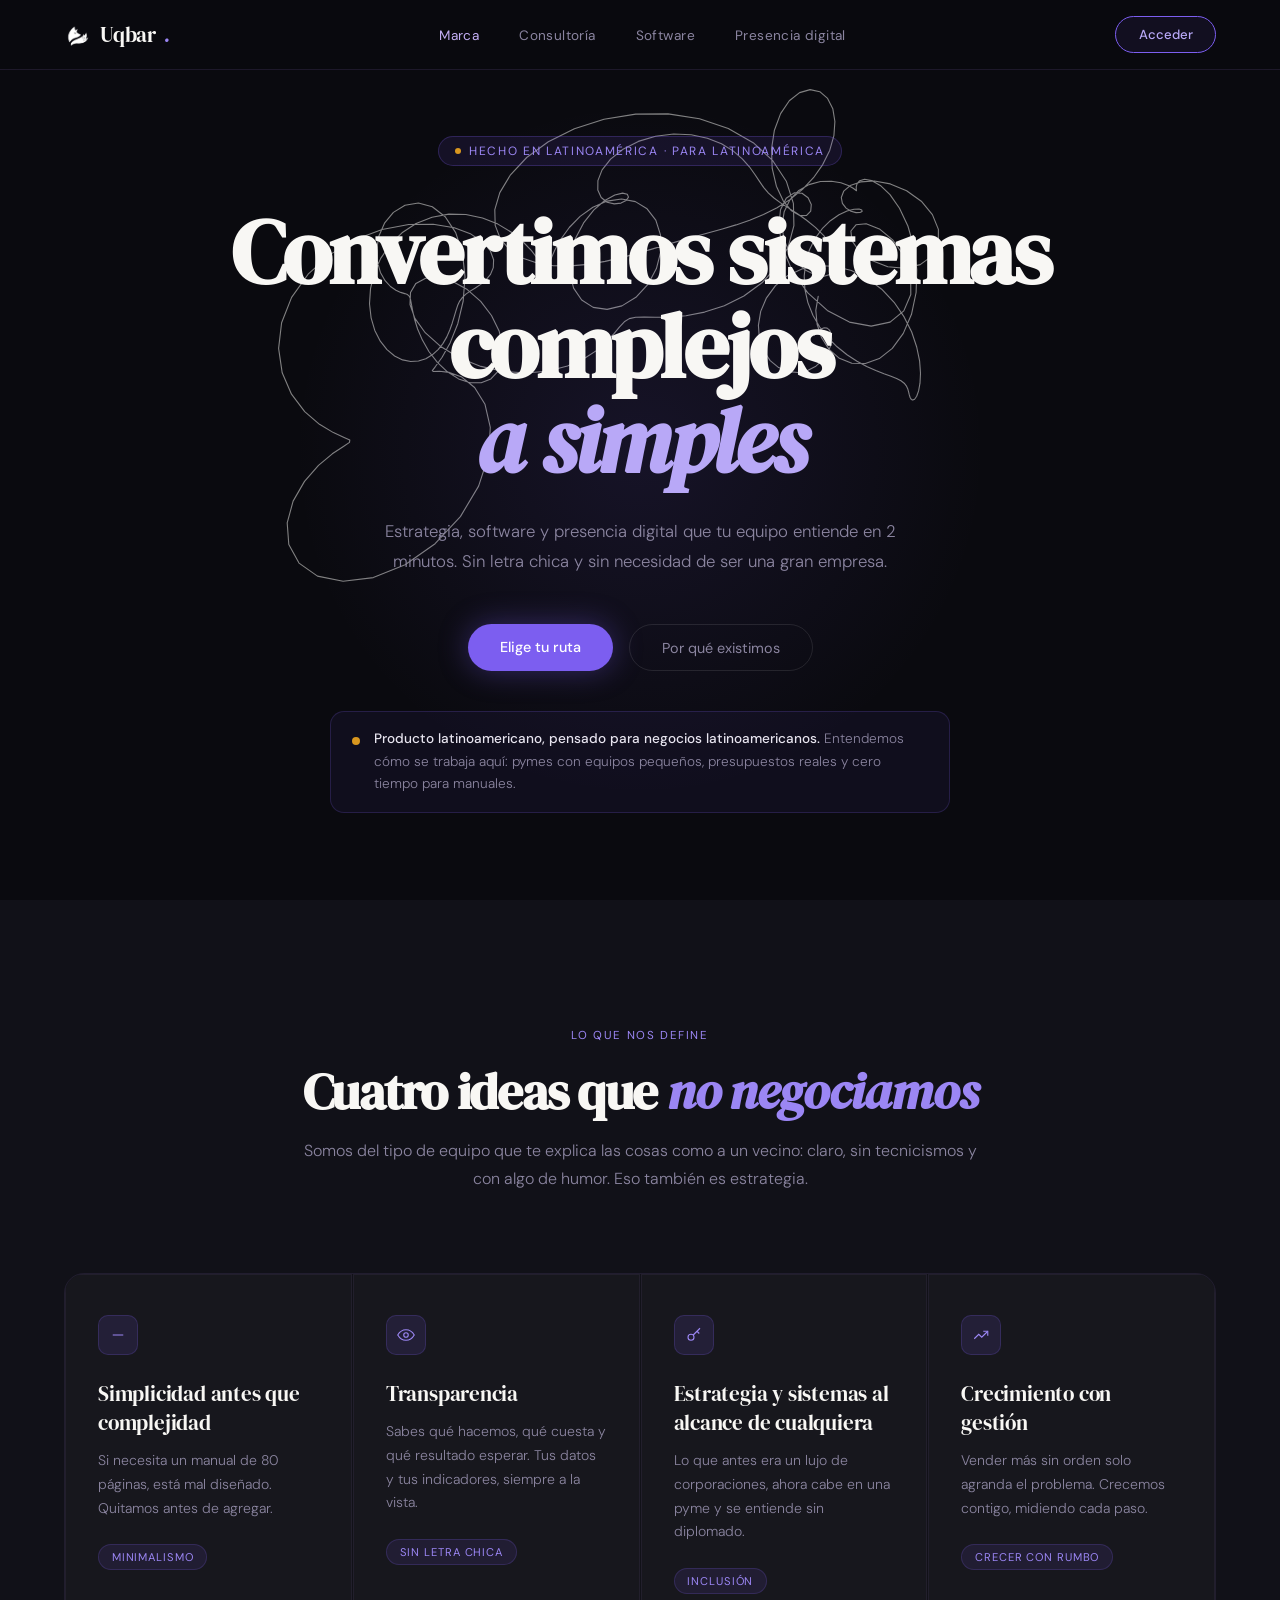
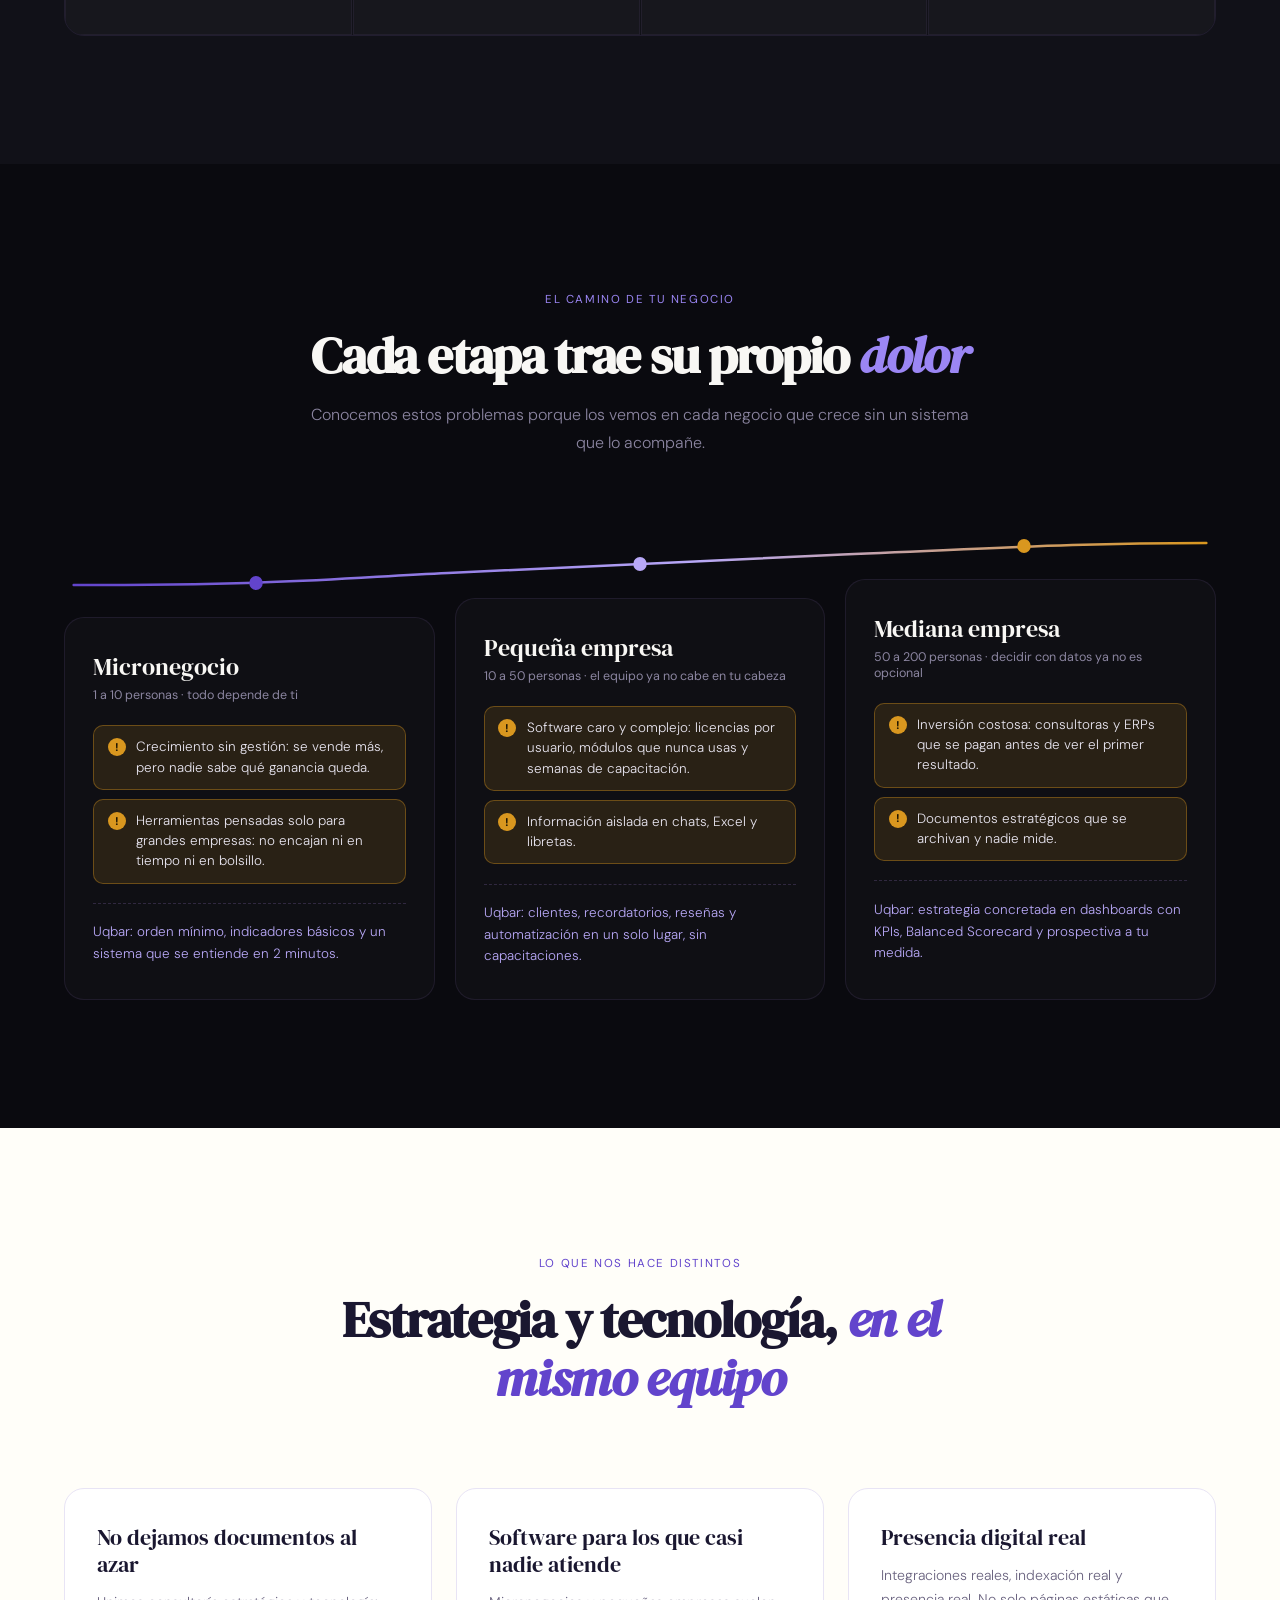
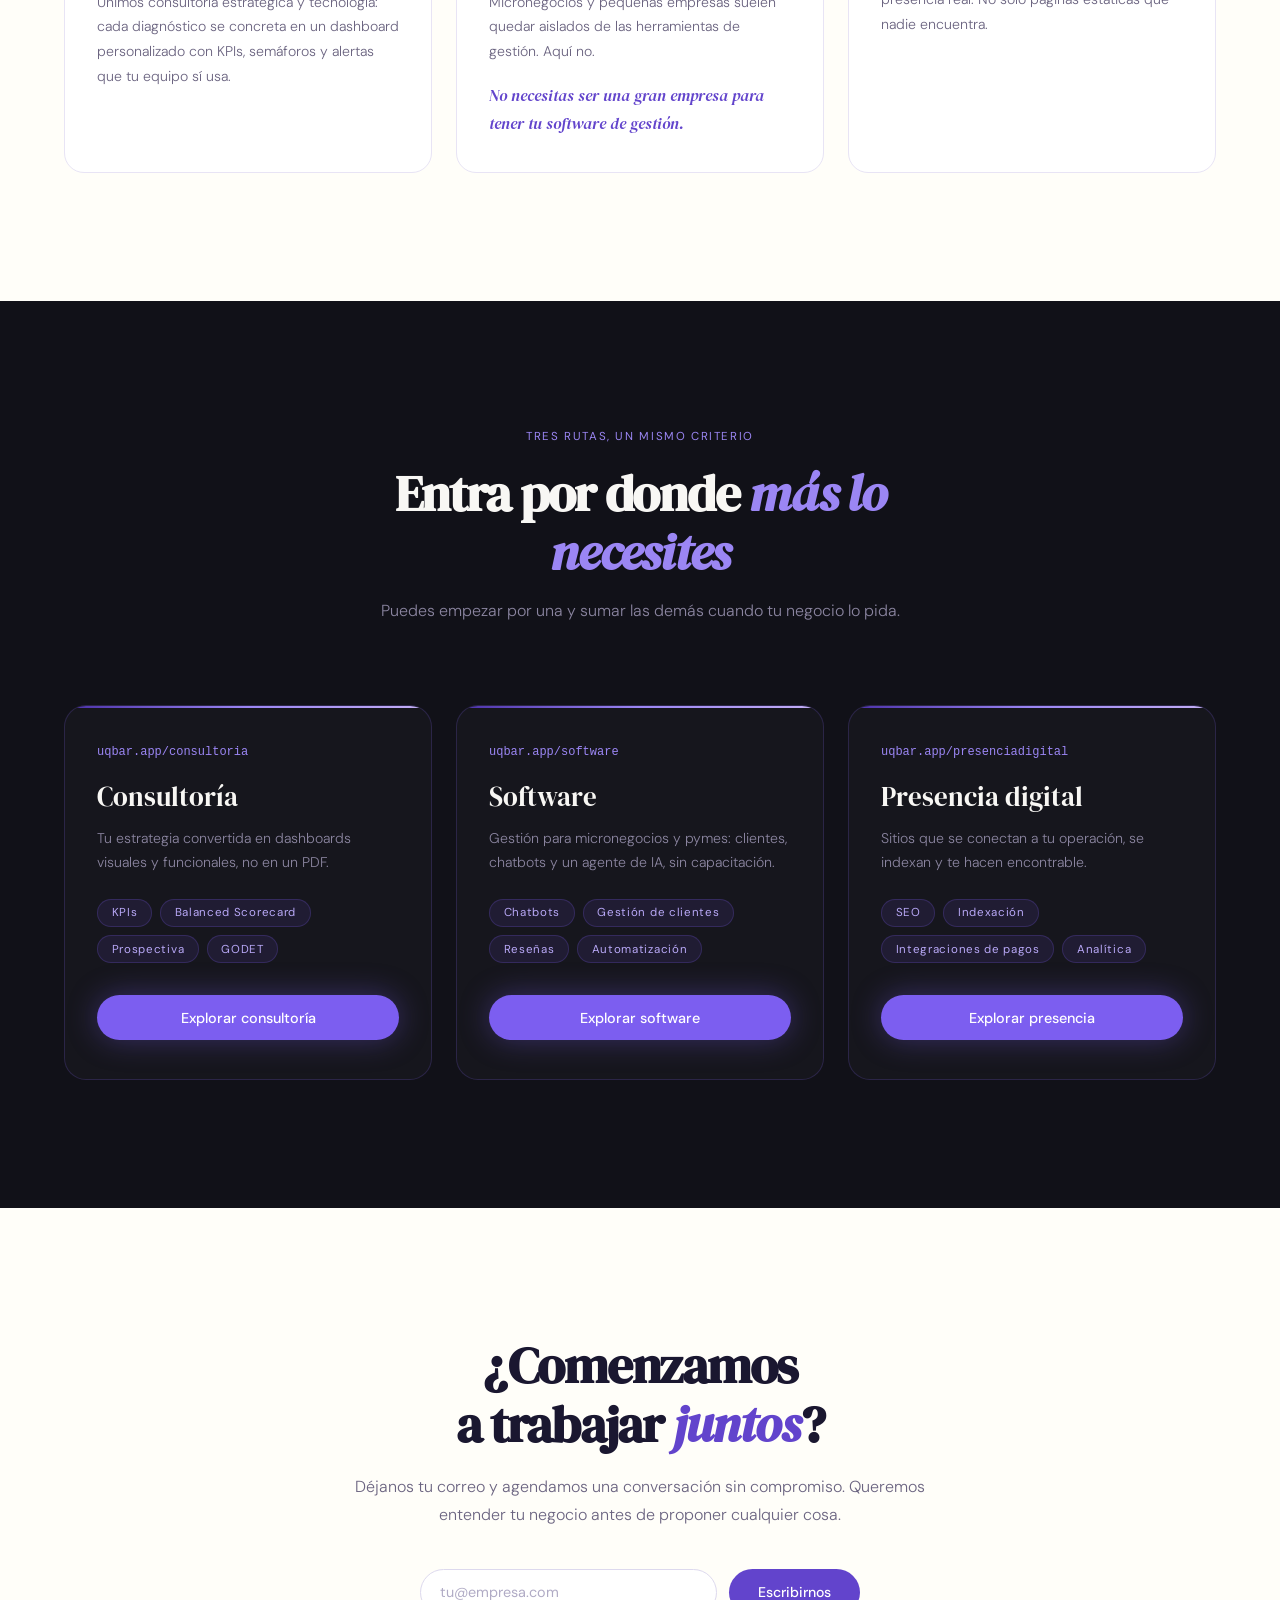
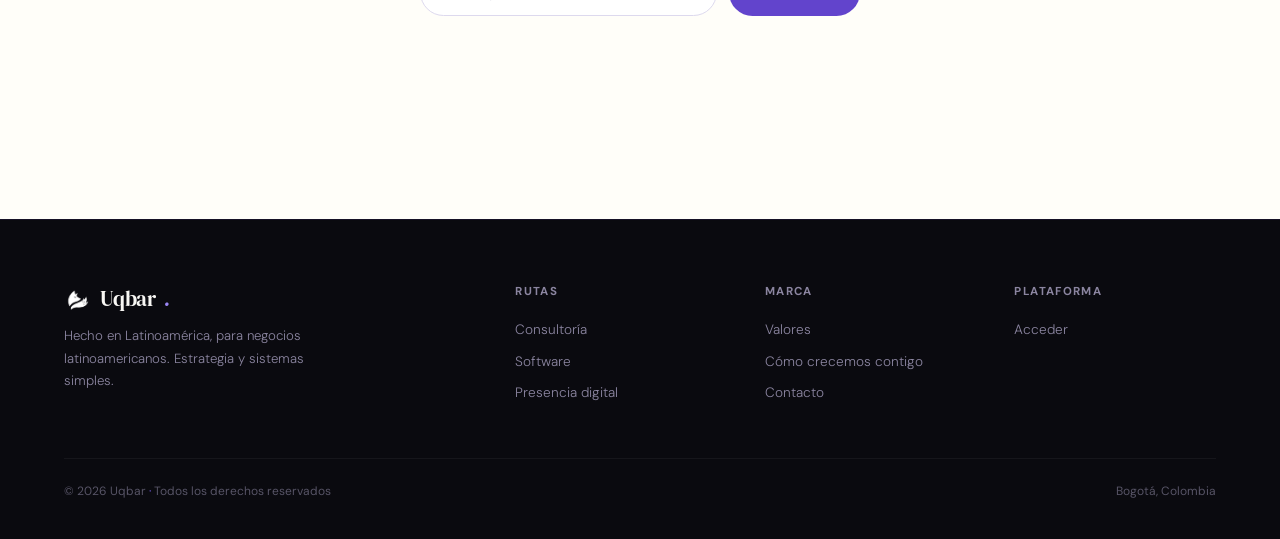
==== commit e7e6caf6: "Add files via upload" ====
--- a/index.html
+++ b/index.html
@@ -8,8 +8,9 @@
 <link rel="icon" type="image/png" href="logouq.png">
 <link href="https://fonts.googleapis.com/css2?family=DM+Serif+Display:ital@0;1&family=DM+Sans:ital,opsz,wght@0,9..40,300;0,9..40,400;0,9..40,500;1,9..40,300&display=swap" rel="stylesheet">
 <link rel="stylesheet" href="style.css">
+<link rel="stylesheet" href="planta.css">
 </head>
-<body>
+<body data-planta="on">
 <nav id="navbar">
   <a href="index.html" class="nav-logo">
     <img src="logouq.png" alt="Uqbar" class="nav-logo-img">
@@ -127,5 +128,6 @@
   </div>
 </footer>
 <script src="script.js"></script>
+<script src="planta.js"></script>
 </body>
 </html>
--- a/style.css
+++ b/style.css
@@ -868,3 +868,16 @@
   .nav-mobile-cta { display: block; } .nav-mobile-cta a { color: var(--violet-300) !important; }
   .race-row { grid-template-columns: 1fr; gap: .4rem; } .kpi-row { grid-template-columns: 1fr 1fr; } .kpi-row .dash-kpi-card:last-child { display: none; }
 }
+
+/* ═══ V3 · HILO (prueba visual) ═══════════════════════════════════════════════
+   Hilo SVG dentro del .hero que se desenreda con el scroll (ver script.js).
+   Desactivar en una página: <body data-hilo="off"> */
+.hilo { position: absolute; inset: 0; z-index: 0; overflow: hidden; pointer-events: none; }
+.hilo svg { position: absolute; inset: 0; width: 100%; height: 100%; display: block; }
+.hilo path {
+  fill: none; stroke: rgba(248,247,244,.5); stroke-width: 1.1;
+  stroke-linecap: round; stroke-linejoin: round;
+}
+/* El contenido del hero queda por encima del hilo (sin alterar el layout) */
+.hero > *:not(.hilo):not(.hero-glow) { position: relative; z-index: 1; }
+@media (max-width: 768px) { .hilo path { stroke-width: 1; stroke: rgba(248,247,244,.42); } }
